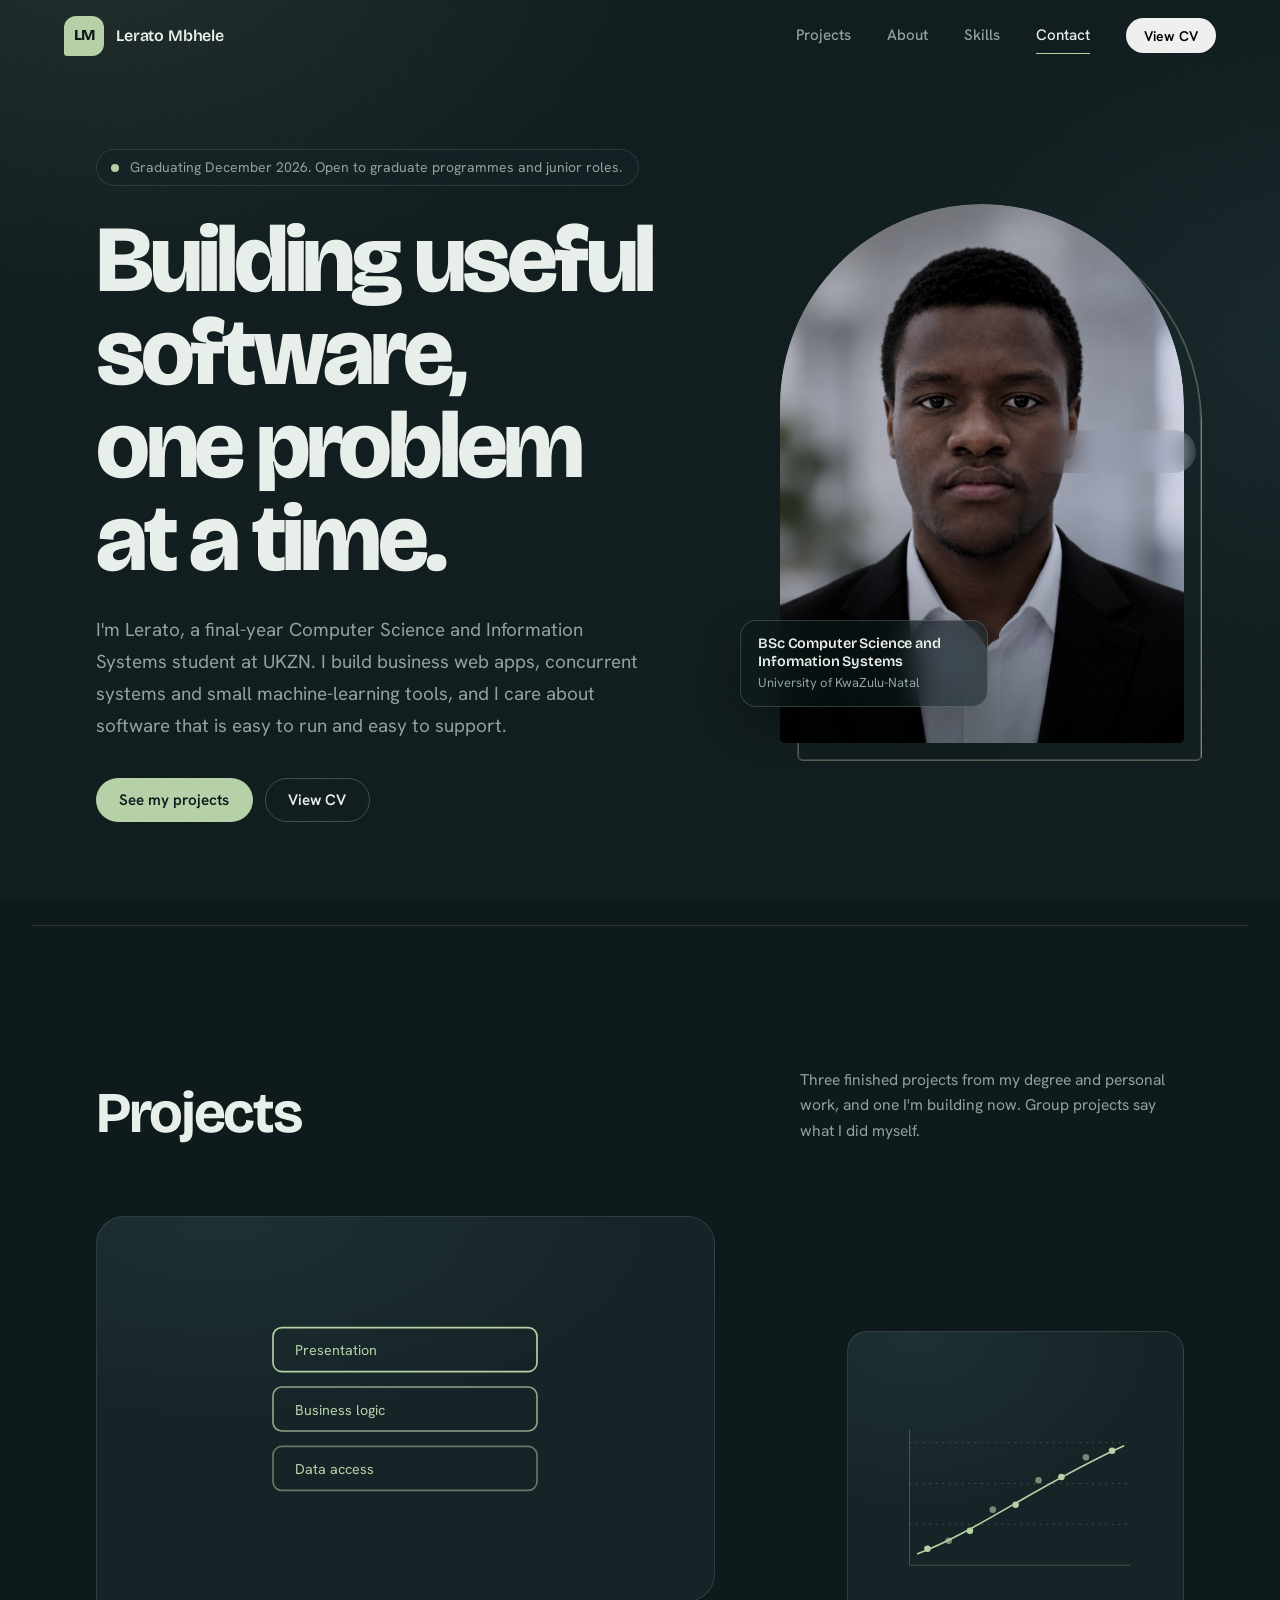
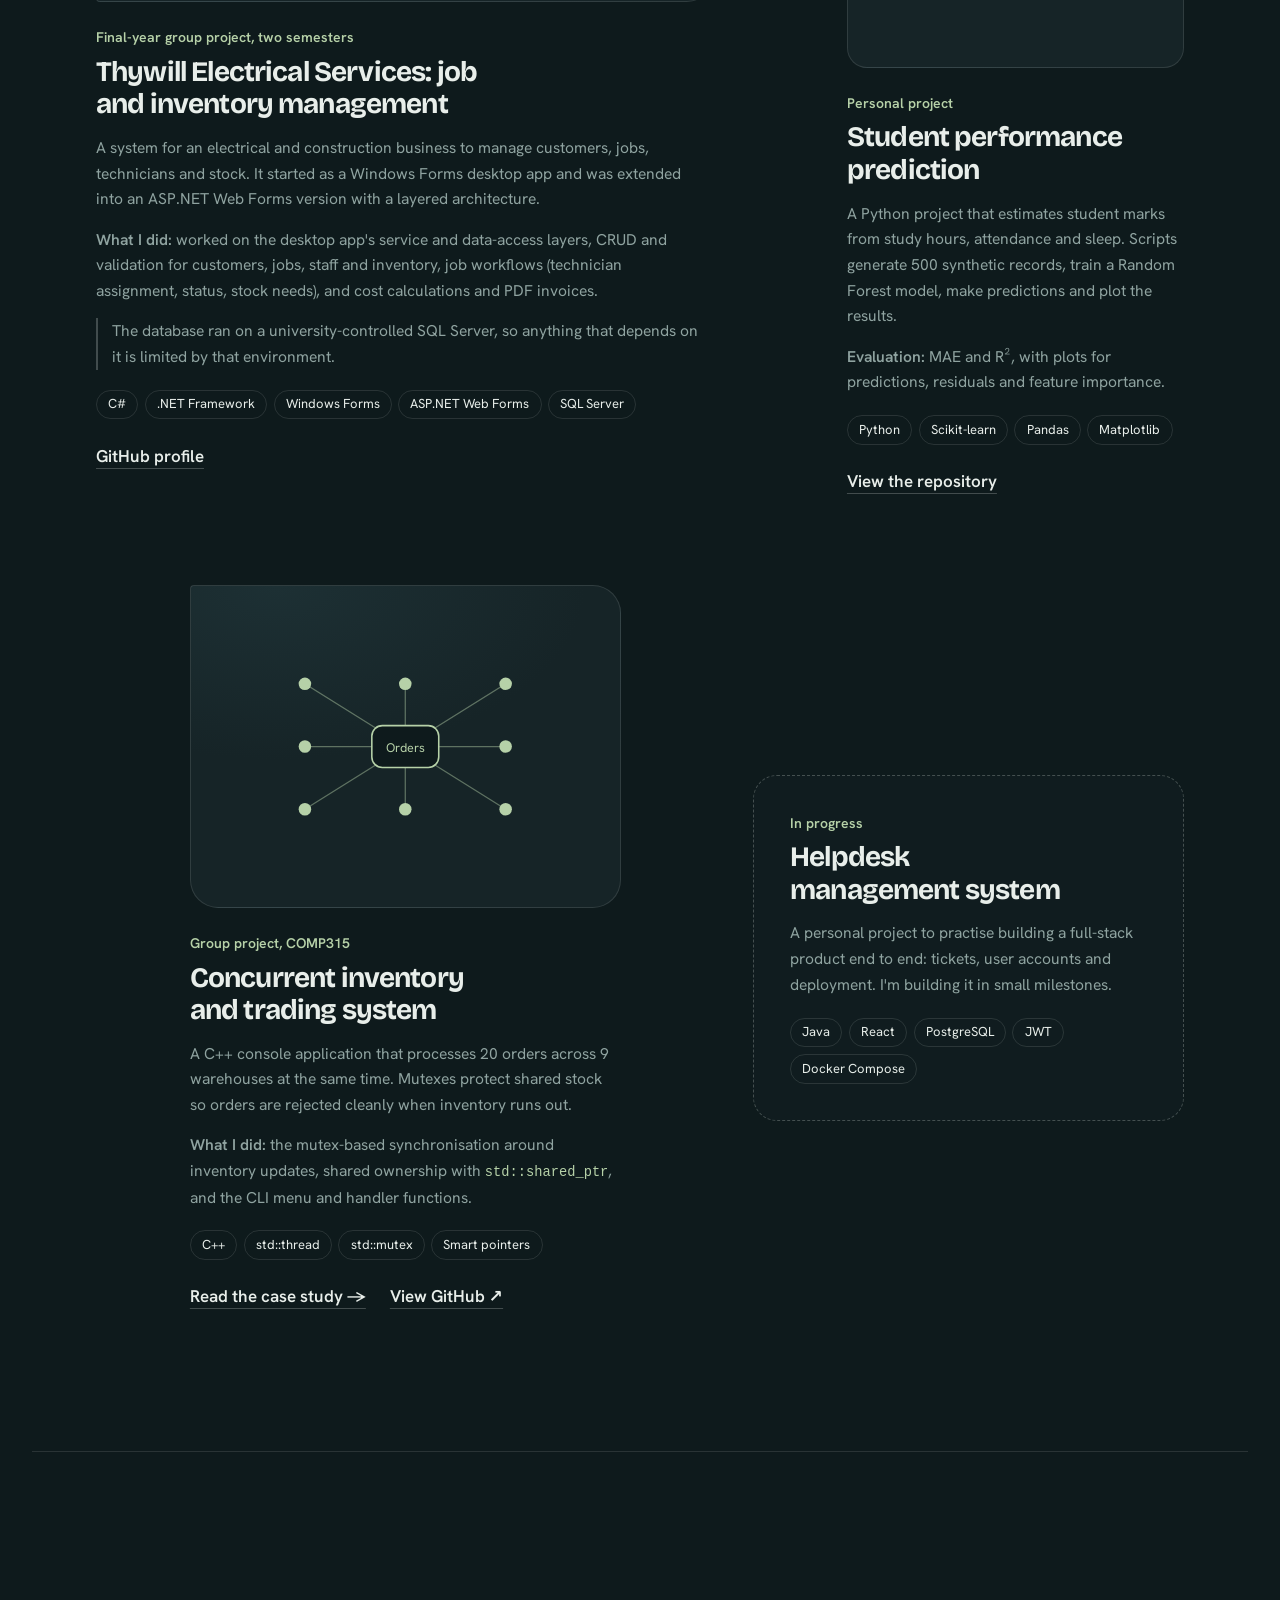
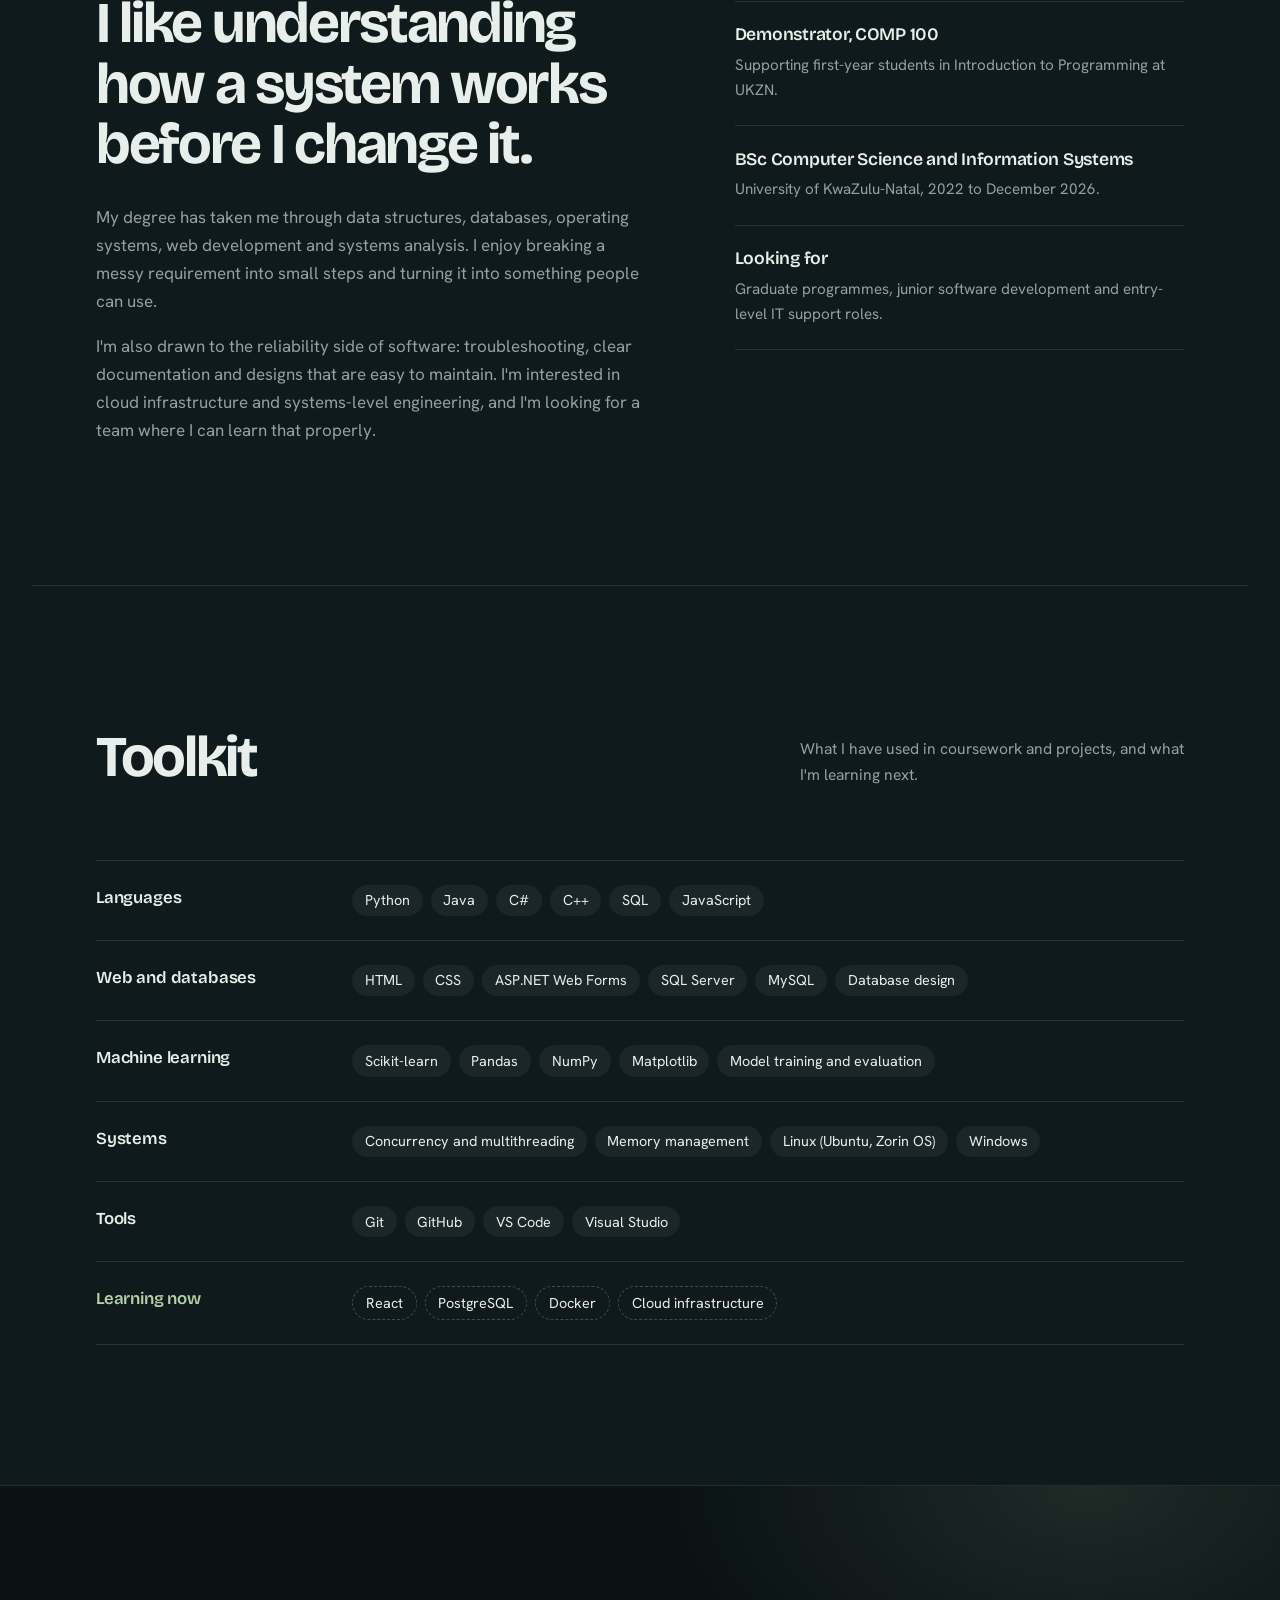
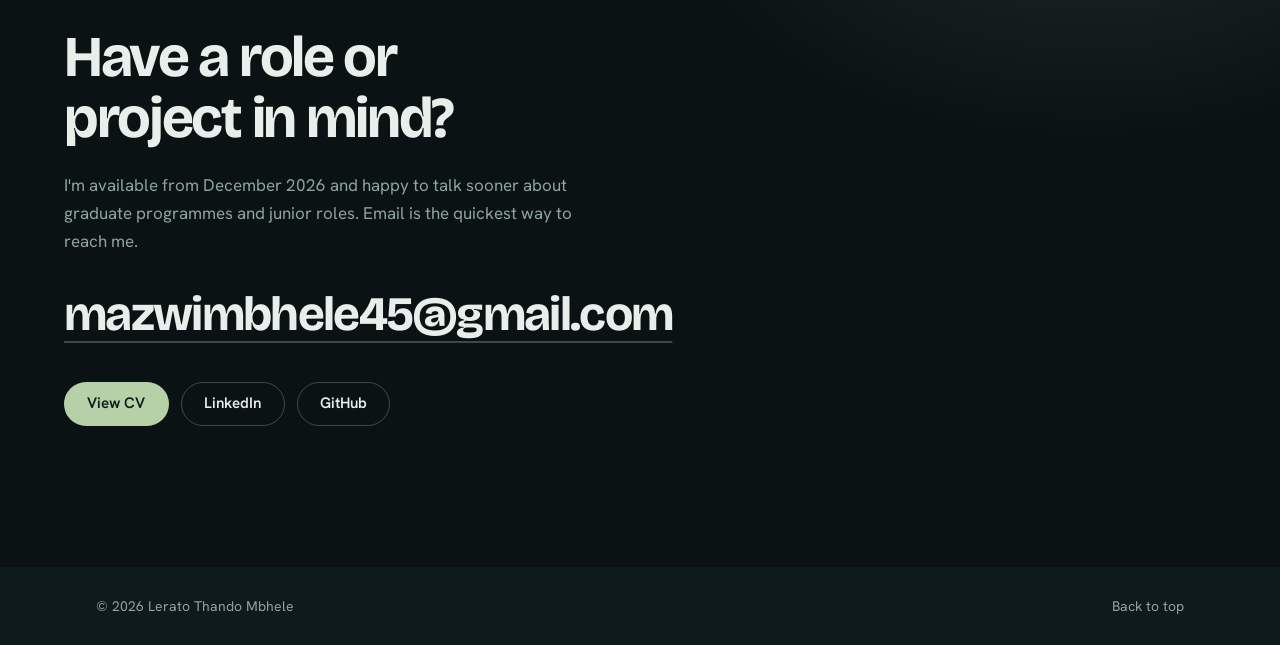
==== index.html @ 2a140cda "Add StationaryHub case study page and update project links in index.html" ====
<!doctype html>
<html lang="en">
<head>
  <meta charset="utf-8">
  <meta name="viewport" content="width=device-width, initial-scale=1">
  <title>Lerato Mbhele | Software Developer</title>
  <meta name="description" content="Portfolio of Lerato Mbhele, a final-year Computer Science and Information Systems student at UKZN looking for graduate programmes and junior software roles.">
  <meta name="theme-color" content="#0e1a1c">
  <meta property="og:title" content="Lerato Mbhele | Software Developer">
  <meta property="og:description" content="Final-year CS and IS student in Durban. Business web apps, concurrent systems in C++, and machine learning in Python.">
  <meta property="og:image" content="assets/lerato.png">
  <link rel="icon" href="data:image/svg+xml,%3Csvg xmlns='http://www.w3.org/2000/svg' viewBox='0 0 64 64'%3E%3Crect width='64' height='64' rx='16' fill='%230e1a1c'/%3E%3Cpath d='M18 16v32h16M40 48V16l8 16 8-16v32' fill='none' stroke='%23b6d1a8' stroke-width='5' stroke-linecap='round' stroke-linejoin='round' transform='translate(-6 0)'/%3E%3C/svg%3E">

  <!-- Marks the page as JS-capable before first paint, so reveal animations never hide content for no-JS visitors -->
  <script>document.documentElement.classList.add('js');</script>

  <link rel="preconnect" href="https://fonts.googleapis.com">
  <link rel="preconnect" href="https://fonts.gstatic.com" crossorigin>
  <link href="https://fonts.googleapis.com/css2?family=Bricolage+Grotesque:opsz,wght@12..96,500..800&family=Hanken+Grotesk:wght@400;500;600&display=swap" rel="stylesheet">
  <link rel="stylesheet" href="styles.css">
</head>
<body>
  <a class="skip-link" href="#main">Skip to content</a>

  <header class="site-header" id="top">
    <a class="brand" href="#top" aria-label="Lerato Mbhele, back to top">
      <span class="brand-mark" aria-hidden="true">LM</span>
      <span class="brand-name">Lerato Mbhele</span>
    </a>

    <button class="nav-toggle" type="button" aria-expanded="false" aria-controls="site-nav">
      <span class="nav-toggle-label">Menu</span>
    </button>

    <nav class="site-nav" id="site-nav" aria-label="Main">
      <a href="#work">Projects</a>
      <a href="#about">About</a>
      <a href="#skills">Skills</a>
      <a href="#contact">Contact</a>
      <button class="btn btn-small" type="button" data-open-cv>View CV</button>
    </nav>
  </header>

  <main id="main">

    <!-- HERO -->
    <section class="hero" aria-labelledby="hero-title">
      <div class="hero-copy">
        <p class="availability"><span class="pulse" aria-hidden="true"></span>Graduating December 2026. Open to graduate programmes and junior roles.</p>
        <h1 id="hero-title">Building useful software, one problem at a time.</h1>
        <p class="hero-intro">I'm Lerato, a final-year Computer Science and Information Systems student at UKZN. I build business web apps, concurrent systems and small machine-learning tools, and I care about software that is easy to run and easy to support.</p>
        <div class="hero-actions">
          <a class="btn btn-primary" href="#work">See my projects</a>
          <button class="btn btn-ghost" type="button" data-open-cv>View CV</button>
        </div>
      </div>

      <figure class="portrait">
        <div class="portrait-frame">
          <img src="assets/lerato.png" width="960" height="1280" fetchpriority="high" alt="Lerato Mbhele standing on a hillside with headphones around his neck, green hills behind him">
        </div>
        <figcaption class="glass glass-edu">
          <strong>BSc Computer Science and Information Systems</strong>
          <span>University of KwaZulu-Natal</span>
        </figcaption>
        <p class="glass glass-place"><span class="pulse" aria-hidden="true"></span>Durban, South Africa</p>
      </figure>
    </section>

    <!-- WORK -->
    <section class="section work" id="work" aria-labelledby="work-title">
      <header class="section-head">
        <h2 id="work-title">Projects</h2>
        <p>Three finished projects from my degree and personal work, and one I'm building now. Group projects say what I did myself.</p>
      </header>

      <div class="work-grid">

        <article class="project p-thywill">
          <div class="plate plate-thywill" data-reveal>
            <svg viewBox="0 0 320 200" role="img" aria-label="Three stacked layers: presentation, business logic and data access">
              <g fill="none" stroke="currentColor" stroke-width="1.5">
                <rect x="40" y="26" width="240" height="40" rx="8"/>
                <rect x="40" y="80" width="240" height="40" rx="8" opacity=".75"/>
                <rect x="40" y="134" width="240" height="40" rx="8" opacity=".5"/>
              </g>
              <g fill="currentColor" font-family="Hanken Grotesk, sans-serif" font-size="13">
                <text x="60" y="51">Presentation</text>
                <text x="60" y="105">Business logic</text>
                <text x="60" y="159">Data access</text>
              </g>
            </svg>
          </div>
          <div class="project-body">
            <p class="project-kind">Final-year group project, two semesters</p>
            <h3>Thywill Electrical Services: job and inventory management</h3>
            <p>A system for an electrical and construction business to manage customers, jobs, technicians and stock. It started as a Windows Forms desktop app and was extended into an ASP.NET Web Forms version with a layered architecture.</p>
            <p class="contribution"><strong>What I did:</strong> worked on the desktop app's service and data-access layers, CRUD and validation for customers, jobs, staff and inventory, job workflows (technician assignment, status, stock needs), and cost calculations and PDF invoices.</p>
            <p class="note">The database ran on a university-controlled SQL Server, so anything that depends on it is limited by that environment.</p>
            <ul class="tags" aria-label="Technologies">
              <li>C#</li><li>.NET Framework</li><li>Windows Forms</li><li>ASP.NET Web Forms</li><li>SQL Server</li>
            </ul>
            <a class="link" href="https://github.com/Mbhele451" target="_blank" rel="noreferrer">GitHub profile</a>
          </div>
        </article>

        <article class="project p-ml">
          <div class="plate plate-ml" data-reveal>
            <svg viewBox="0 0 320 220" role="img" aria-label="Scatter of predicted marks rising with study hours">
              <g stroke="currentColor" stroke-width="1" opacity=".35">
                <path d="M30 190H300M30 190V24"/>
                <path d="M30 140H300M30 90H300M30 40H300" stroke-dasharray="2 6"/>
              </g>
              <path d="M40 176C110 150 190 90 292 44" fill="none" stroke="currentColor" stroke-width="2" stroke-linecap="round"/>
              <g fill="currentColor">
                <circle cx="52" cy="170" r="4"/><circle cx="78" cy="160" r="4" opacity=".6"/><circle cx="104" cy="148" r="4"/>
                <circle cx="132" cy="122" r="4" opacity=".6"/><circle cx="160" cy="116" r="4"/><circle cx="188" cy="86" r="4" opacity=".6"/>
                <circle cx="216" cy="82" r="4"/><circle cx="246" cy="58" r="4" opacity=".6"/><circle cx="278" cy="50" r="4"/>
              </g>
            </svg>
          </div>
          <div class="project-body">
            <p class="project-kind">Personal project</p>
            <h3>Student performance prediction</h3>
            <p>A Python project that estimates student marks from study hours, attendance and sleep. Scripts generate 500 synthetic records, train a Random Forest model, make predictions and plot the results.</p>
            <p class="contribution"><strong>Evaluation:</strong> MAE and R², with plots for predictions, residuals and feature importance.</p>
            <ul class="tags" aria-label="Technologies">
              <li>Python</li><li>Scikit-learn</li><li>Pandas</li><li>Matplotlib</li>
            </ul>
            <a class="link" href="https://github.com/Mbhele451/student-performance-prediction" target="_blank" rel="noreferrer">View the repository</a>
          </div>
        </article>

        <article class="project p-cpp">
          <div class="plate plate-cpp" data-reveal>
            <svg viewBox="0 0 320 200" role="img" aria-label="Nine warehouses feeding one order queue">
              <g fill="none" stroke="currentColor" stroke-width="1.2" opacity=".45">
                <path d="M64 40L160 100M160 40V100M256 40L160 100M64 100L160 100M256 100L160 100M64 160L160 100M160 160V100M256 160L160 100"/>
              </g>
              <g fill="currentColor">
                <circle cx="64" cy="40" r="6"/><circle cx="160" cy="40" r="6"/><circle cx="256" cy="40" r="6"/>
                <circle cx="64" cy="100" r="6"/><circle cx="256" cy="100" r="6"/>
                <circle cx="64" cy="160" r="6"/><circle cx="160" cy="160" r="6"/><circle cx="256" cy="160" r="6"/>
              </g>
              <rect x="128" y="80" width="64" height="40" rx="10" fill="#0e1a1c" stroke="currentColor" stroke-width="1.5"/>
              <text x="160" y="105" text-anchor="middle" fill="currentColor" font-family="Hanken Grotesk, sans-serif" font-size="12">Orders</text>
            </svg>
          </div>
          <div class="project-body">
            <p class="project-kind">Group project, COMP315</p>
            <h3>Concurrent inventory and trading system</h3>
            <p>A C++ console application that processes 20 orders across 9 warehouses at the same time. Mutexes protect shared stock so orders are rejected cleanly when inventory runs out.</p>
            <p class="contribution"><strong>What I did:</strong> the mutex-based synchronisation around inventory updates, shared ownership with <code>std::shared_ptr</code>, and the CLI menu and handler functions.</p>
            <ul class="tags" aria-label="Technologies">
              <li>C++</li><li>std::thread</li><li>std::mutex</li><li>Smart pointers</li>
            </ul>
            
          </div>
          <div class="project-links">
              <a class="link" href="stationaryhub.html">
                Read the case study →
              </a>

              <a
                class="link"
                href="https://github.com/Mbhele451/StationaryHub-Inventory-System"
                target="_blank"
                rel="noopener noreferrer"
              >
                View GitHub ↗
              </a>
            </div>
        </article>

        <article class="project p-next">
          <p class="project-kind">In progress</p>
          <h3>Helpdesk management system</h3>
          <p>A personal project to practise building a full-stack product end to end: tickets, user accounts and deployment. I'm building it in small milestones.</p>
          <ul class="tags" aria-label="Planned technologies">
            <li>Java</li><li>React</li><li>PostgreSQL</li><li>JWT</li><li>Docker Compose</li>
          </ul>
        </article>

      </div>
    </section>

    <!-- ABOUT -->
    <section class="section about" id="about" aria-labelledby="about-title">
      <div class="about-copy">
        <h2 id="about-title">I like understanding how a system works before I change it.</h2>
        <p>My degree has taken me through data structures, databases, operating systems, web development and systems analysis. I enjoy breaking a messy requirement into small steps and turning it into something people can use.</p>
        <p>I'm also drawn to the reliability side of software: troubleshooting, clear documentation and designs that are easy to maintain. I'm interested in cloud infrastructure and systems-level engineering, and I'm looking for a team where I can learn that properly.</p>
      </div>

      <aside class="about-facts" aria-label="Education and experience">
        <div class="fact">
          <h3>Demonstrator, COMP 100</h3>
          <p>Supporting first-year students in Introduction to Programming at UKZN.</p>
        </div>
        <div class="fact">
          <h3>BSc Computer Science and Information Systems</h3>
          <p>University of KwaZulu-Natal, 2022 to December 2026.</p>
        </div>
        <div class="fact">
          <h3>Looking for</h3>
          <p>Graduate programmes, junior software development and entry-level IT support roles.</p>
        </div>
      </aside>
    </section>

    <!-- SKILLS -->
    <section class="section skills" id="skills" aria-labelledby="skills-title">
      <header class="section-head">
        <h2 id="skills-title">Toolkit</h2>
        <p>What I have used in coursework and projects, and what I'm learning next.</p>
      </header>

      <dl class="skill-list">
        <div class="skill-row"><dt>Languages</dt><dd><ul><li>Python</li><li>Java</li><li>C#</li><li>C++</li><li>SQL</li><li>JavaScript</li></ul></dd></div>
        <div class="skill-row"><dt>Web and databases</dt><dd><ul><li>HTML</li><li>CSS</li><li>ASP.NET Web Forms</li><li>SQL Server</li><li>MySQL</li><li>Database design</li></ul></dd></div>
        <div class="skill-row"><dt>Machine learning</dt><dd><ul><li>Scikit-learn</li><li>Pandas</li><li>NumPy</li><li>Matplotlib</li><li>Model training and evaluation</li></ul></dd></div>
        <div class="skill-row"><dt>Systems</dt><dd><ul><li>Concurrency and multithreading</li><li>Memory management</li><li>Linux (Ubuntu, Zorin OS)</li><li>Windows</li></ul></dd></div>
        <div class="skill-row"><dt>Tools</dt><dd><ul><li>Git</li><li>GitHub</li><li>VS Code</li><li>Visual Studio</li></ul></dd></div>
        <div class="skill-row skill-row-learning"><dt>Learning now</dt><dd><ul><li>React</li><li>PostgreSQL</li><li>Docker</li><li>Cloud infrastructure</li></ul></dd></div>
      </dl>
    </section>

    <!-- CONTACT -->
    <section class="contact" id="contact" aria-labelledby="contact-title">
      <div class="contact-inner">
        <h2 id="contact-title">Have a role or project in mind?</h2>
        <p>I'm available from December 2026 and happy to talk sooner about graduate programmes and junior roles. Email is the quickest way to reach me.</p>
        <a class="contact-email" href="mailto:mazwimbhele45@gmail.com">mazwimbhele45@gmail.com</a>
        <div class="contact-actions">
          <button class="btn btn-primary" type="button" data-open-cv>View CV</button>
          <a class="btn btn-ghost" href="https://www.linkedin.com/in/lerato-mbhele-144969238" target="_blank" rel="noreferrer">LinkedIn</a>
          <a class="btn btn-ghost" href="https://github.com/Mbhele451" target="_blank" rel="noreferrer">GitHub</a>
        </div>
      </div>
    </section>
  </main>

  <footer class="site-footer">
    <span>&copy; <span data-year>2026</span> Lerato Thando Mbhele</span>
    <a href="#top">Back to top</a>
  </footer>

  <!-- CV PREVIEW -->
  <dialog class="cv-dialog" id="cv-dialog" aria-labelledby="cv-title">
    <div class="cv-bar">
      <h2 id="cv-title">Lerato Mbhele, CV</h2>
      <div class="cv-bar-actions">
        <a class="btn btn-primary btn-small" href="assets/Lerato_Mbhele_CV.pdf" download>Download PDF</a>
        <a class="btn btn-ghost btn-small" href="assets/Lerato_Mbhele_CV.pdf" target="_blank" rel="noreferrer">Open in new tab</a>
        <button class="cv-close" type="button" data-close-cv aria-label="Close CV preview">Close</button>
      </div>
    </div>
    <div class="cv-frame">
      <iframe title="CV preview" data-src="assets/Lerato_Mbhele_CV.pdf#view=FitH"></iframe>
      <p class="cv-fallback">Your browser can't show the PDF here. <a href="assets/Lerato_Mbhele_CV.pdf" download>Download the CV</a> instead.</p>
    </div>
  </dialog>

  <script src="script.js" defer></script>
</body>
</html>
---- styles.css ----
/* ==========================================================================
   Lerato Mbhele, portfolio
   Palette (named): Tide #0e1a1c, Kelp #162427, Mist #e8eeea, Reed #8fa3a0,
   Lichen #b6d1a8 (the one accent), Sand #e3d5b8 (portrait highlight only).
   Type: Bricolage Grotesque for display, Hanken Grotesk for reading.
   ========================================================================== */

:root {
  --tide: #0e1a1c;
  --tide-deep: #0a1214;
  --kelp: #162427;
  --kelp-hi: #1d3034;
  --mist: #e8eeea;
  --reed: #8fa3a0;
  --lichen: #b6d1a8;
  --sand: #e3d5b8;

  --line: rgba(232, 238, 234, 0.12);
  --line-strong: rgba(232, 238, 234, 0.24);

  --display: "Bricolage Grotesque", "Segoe UI", system-ui, sans-serif;
  --body: "Hanken Grotesk", "Segoe UI", system-ui, sans-serif;

  --ease: cubic-bezier(0.22, 1, 0.36, 1);
  --gutter: clamp(1.25rem, 5vw, 4rem);
  --max: 76rem;
  --section-space: clamp(5rem, 11vw, 9.5rem);
  --header-h: 4.5rem;
}

/* ---------- Base ---------- */
*, *::before, *::after { box-sizing: border-box; }

html {
  scroll-behavior: smooth;
  scroll-padding-top: calc(var(--header-h) + 1rem);
  -webkit-text-size-adjust: 100%;
}

body {
  margin: 0;
  background: var(--tide);
  color: var(--mist);
  font-family: var(--body);
  font-size: clamp(1rem, 0.96rem + 0.2vw, 1.0625rem);
  line-height: 1.65;
  overflow-x: hidden;
  -webkit-font-smoothing: antialiased;
}

/* Soft light from the upper left, plus a faint grain so large areas don't feel flat */
body::before {
  content: "";
  position: fixed;
  inset: 0;
  z-index: -1;
  background:
    radial-gradient(60rem 40rem at 8% -8%, rgba(182, 209, 168, 0.1), transparent 60%),
    radial-gradient(50rem 36rem at 105% 38%, rgba(70, 120, 128, 0.14), transparent 60%),
    var(--tide);
}
body::after {
  content: "";
  position: fixed;
  inset: 0;
  z-index: -1;
  pointer-events: none;
  opacity: 0.05;
  background-image: url("data:image/svg+xml,%3Csvg xmlns='http://www.w3.org/2000/svg' width='160' height='160'%3E%3Cfilter id='n'%3E%3CfeTurbulence type='fractalNoise' baseFrequency='.9' numOctaves='2' stitchTiles='stitch'/%3E%3C/filter%3E%3Crect width='100%25' height='100%25' filter='url(%23n)'/%3E%3C/svg%3E");
}

img, svg { display: block; max-width: 100%; }
a { color: inherit; }
ul, dl, dd { margin: 0; padding: 0; list-style: none; }
h1, h2, h3, p, figure { margin: 0; }
code { font-family: ui-monospace, "SFMono-Regular", Menlo, monospace; font-size: 0.88em; color: var(--lichen); }

:focus-visible {
  outline: 2px solid var(--lichen);
  outline-offset: 3px;
  border-radius: 4px;
}

.skip-link {
  position: absolute;
  left: 1rem;
  top: -4rem;
  z-index: 100;
  padding: 0.6rem 1rem;
  background: var(--lichen);
  color: var(--tide);
  font-weight: 600;
  border-radius: 8px;
  transition: top 0.2s var(--ease);
}
.skip-link:focus { top: 1rem; }

/* ---------- Buttons and links ---------- */
.btn {
  display: inline-flex;
  align-items: center;
  justify-content: center;
  gap: 0.5rem;
  padding: 0.85rem 1.4rem;
  border: 1px solid transparent;
  border-radius: 999px;
  font: 600 0.95rem/1 var(--body);
  text-decoration: none;
  cursor: pointer;
  transition: background-color 0.3s var(--ease), border-color 0.3s var(--ease), color 0.3s var(--ease), transform 0.3s var(--ease);
}
.btn-primary { background: var(--lichen); color: var(--tide); }
.btn-primary:hover { background: #cde3c1; transform: translateY(-2px); }
.btn-ghost { border-color: var(--line-strong); color: var(--mist); background: transparent; }
.btn-ghost:hover { border-color: var(--lichen); color: var(--lichen); transform: translateY(-2px); }
.btn-small { padding: 0.6rem 1.05rem; font-size: 0.875rem; }

.link {
  display: inline-block;
  font-weight: 600;
  text-decoration: underline;
  text-decoration-color: var(--line-strong);
  text-underline-offset: 0.35em;
  text-decoration-thickness: 1px;
  transition: color 0.3s var(--ease), text-decoration-color 0.3s var(--ease);
}
.link:hover { color: var(--lichen); text-decoration-color: var(--lichen); }

/* ---------- Header ---------- */
.site-header {
  position: fixed;
  inset: 0 0 auto 0;
  z-index: 50;
  height: var(--header-h);
  display: flex;
  align-items: center;
  justify-content: space-between;
  padding: 0 var(--gutter);
  border-bottom: 1px solid transparent;
  transition: background-color 0.4s var(--ease), border-color 0.4s var(--ease), backdrop-filter 0.4s var(--ease);
}
.site-header.is-scrolled {
  background: rgba(14, 26, 28, 0.72);
  border-bottom-color: var(--line);
  -webkit-backdrop-filter: blur(16px) saturate(1.2);
  backdrop-filter: blur(16px) saturate(1.2);
}

.brand { display: flex; align-items: center; gap: 0.75rem; text-decoration: none; }
.brand-mark {
  display: grid;
  place-items: center;
  width: 2.5rem;
  height: 2.5rem;
  border-radius: 0.75rem 0.75rem 0.75rem 0.2rem;
  background: var(--lichen);
  color: var(--tide);
  font: 800 0.95rem/1 var(--display);
  letter-spacing: -0.04em;
}
.brand-name { font: 600 1rem/1 var(--display); letter-spacing: -0.01em; }

.site-nav { display: flex; align-items: center; gap: clamp(1.25rem, 3vw, 2.25rem); }
.site-nav a:not(.btn) {
  position: relative;
  font-size: 0.95rem;
  font-weight: 500;
  color: var(--reed);
  text-decoration: none;
  padding: 0.25rem 0;
  transition: color 0.3s var(--ease);
}
.site-nav a:not(.btn)::after {
  content: "";
  position: absolute;
  left: 0; right: 0; bottom: -2px;
  height: 1px;
  background: var(--lichen);
  transform: scaleX(0);
  transform-origin: left;
  transition: transform 0.4s var(--ease);
}
.site-nav a:not(.btn):hover,
.site-nav a.is-active { color: var(--mist); }
.site-nav a:not(.btn):hover::after,
.site-nav a.is-active::after { transform: scaleX(1); }

.nav-toggle {
  display: none;
  padding: 0.55rem 1rem;
  border: 1px solid var(--line-strong);
  border-radius: 999px;
  background: transparent;
  color: var(--mist);
  font: 600 0.875rem/1 var(--body);
  cursor: pointer;
}

/* ---------- Hero ---------- */
.hero {
  max-width: var(--max);
  margin: 0 auto;
  min-height: 100svh;
  padding: calc(var(--header-h) + clamp(2rem, 6vw, 5rem)) var(--gutter) clamp(4rem, 8vw, 7rem);
  display: grid;
  grid-template-columns: minmax(0, 1.2fr) minmax(0, 0.8fr);
  align-items: center;
  gap: clamp(2rem, 6vw, 6rem);
}

.availability {
  display: inline-flex;
  align-items: center;
  gap: 0.7rem;
  margin-bottom: 1.75rem;
  padding: 0.5rem 1rem 0.5rem 0.85rem;
  border: 1px solid var(--line);
  border-radius: 999px;
  background: rgba(22, 36, 39, 0.6);
  color: var(--reed);
  font-size: 0.875rem;
  line-height: 1.4;
}

.pulse {
  flex: none;
  width: 0.5rem;
  height: 0.5rem;
  border-radius: 50%;
  background: var(--lichen);
  box-shadow: 0 0 0 0 rgba(182, 209, 168, 0.5);
  animation: pulse 2.8s ease-out infinite;
}
@keyframes pulse {
  0%   { box-shadow: 0 0 0 0 rgba(182, 209, 168, 0.45); }
  70%  { box-shadow: 0 0 0 0.6rem rgba(182, 209, 168, 0); }
  100% { box-shadow: 0 0 0 0 rgba(182, 209, 168, 0); }
}

.hero h1 {
  max-width: 14ch;
  font: 800 clamp(2.9rem, 7.4vw, 6.4rem)/0.98 var(--display);
  letter-spacing: -0.045em;
  text-wrap: balance;
}

.hero-intro {
  max-width: 34rem;
  margin-top: 1.75rem;
  color: var(--reed);
  font-size: clamp(1.02rem, 1rem + 0.3vw, 1.18rem);
  line-height: 1.7;
}

.hero-actions { display: flex; flex-wrap: wrap; gap: 0.75rem; margin-top: 2.25rem; }

/* Portrait: an arch, a sand outline pushed off to one side, and two glass notes overlapping its edge */
.portrait { position: relative; width: min(100%, 26rem); justify-self: end; margin-bottom: 1.5rem; }

.portrait-frame {
  position: relative;
  aspect-ratio: 3 / 4;
  border-radius: 999px 999px 1.5rem 1.5rem;
  overflow: hidden;
  background: var(--kelp);
  isolation: isolate;
}
.portrait-frame img {
  width: 100%;
  height: 100%;
  object-fit: cover;
  object-position: 32% 30%;
  filter: saturate(0.88) contrast(1.04) brightness(0.98);
}
/* tonal wash to bring the photo into the palette */
.portrait-frame::after {
  content: "";
  position: absolute;
  inset: 0;
  background: linear-gradient(180deg, rgba(14, 26, 28, 0) 55%, rgba(14, 26, 28, 0.55)),
              linear-gradient(135deg, rgba(182, 209, 168, 0.1), transparent 50%);
  mix-blend-mode: multiply;
  pointer-events: none;
}
.portrait::before {
  content: "";
  position: absolute;
  inset: 0;
  transform: translate(1.1rem, 1.1rem);
  border: 1px solid rgba(227, 213, 184, 0.55);
  border-radius: 999px 999px 1.5rem 1.5rem;
  z-index: -1;
}

.glass {
  position: absolute;
  padding: 0.85rem 1.1rem;
  border: 1px solid rgba(232, 238, 234, 0.18);
  border-radius: 1rem;
  background: rgba(14, 26, 28, 0.55);
  -webkit-backdrop-filter: blur(14px) saturate(1.3);
  backdrop-filter: blur(14px) saturate(1.3);
  box-shadow: 0 18px 40px rgba(0, 0, 0, 0.28);
}
.glass-edu {
  left: -2.5rem;
  bottom: 2.25rem;
  max-width: 15.5rem;
  display: grid;
  gap: 0.15rem;
  font-size: 0.8125rem;
  line-height: 1.4;
  color: var(--reed);
}
.glass-edu strong { font: 600 0.9rem/1.3 var(--display); color: var(--mist); letter-spacing: -0.01em; }
.glass-place {
  right: -0.75rem;
  top: 42%;
  display: flex;
  align-items: center;
  gap: 0.6rem;
  padding: 0.6rem 0.95rem;
  border-radius: 999px;
  font-size: 0.8125rem;
  white-space: nowrap;
}

/* One orchestrated entrance, hero only */
@media (prefers-reduced-motion: no-preference) {
  .hero-copy > * { animation: rise 1s var(--ease) both; }
  .hero-copy > :nth-child(1) { animation-delay: 0.05s; }
  .hero-copy > :nth-child(2) { animation-delay: 0.15s; }
  .hero-copy > :nth-child(3) { animation-delay: 0.3s; }
  .hero-copy > :nth-child(4) { animation-delay: 0.42s; }
  .portrait-frame { animation: arch-in 1.3s var(--ease) 0.15s both; }
  .portrait::before { animation: fade 1.2s var(--ease) 0.7s both; }
  .glass-edu { animation: rise 1s var(--ease) 0.8s both; }
  .glass-place { animation: rise 1s var(--ease) 0.95s both; }
}
@keyframes rise    { from { opacity: 0; transform: translateY(18px); } to { opacity: 1; transform: none; } }
@keyframes fade    { from { opacity: 0; } to { opacity: 1; } }
@keyframes arch-in { from { clip-path: inset(100% 0 0 0 round 999px 999px 1.5rem 1.5rem); } to { clip-path: inset(0 round 999px 999px 1.5rem 1.5rem); } }

/* ---------- Shared section parts ---------- */
.section {
  max-width: var(--max);
  margin: 0 auto;
  padding: var(--section-space) var(--gutter);
  border-top: 1px solid var(--line);
}

.section-head {
  display: flex;
  align-items: end;
  justify-content: space-between;
  gap: 2rem 4rem;
  margin-bottom: clamp(2.5rem, 6vw, 4.5rem);
}
.section-head h2,
.about-copy h2,
.contact h2 {
  font: 700 clamp(2.1rem, 4.6vw, 3.6rem)/1.05 var(--display);
  letter-spacing: -0.04em;
  text-wrap: balance;
}
.section-head p { max-width: 24rem; color: var(--reed); font-size: 0.975rem; }

/* ---------- Projects: staggered, uneven, not a card grid ---------- */
.work-grid {
  display: grid;
  grid-template-columns: repeat(12, minmax(0, 1fr));
  gap: clamp(3.5rem, 7vw, 6rem) clamp(1.25rem, 3vw, 2.5rem);
  align-items: start;
}

.project-kind { color: var(--lichen); font-size: 0.875rem; font-weight: 600; }
.project h3 { margin-top: 0.4rem; font: 700 clamp(1.4rem, 2.2vw, 1.85rem)/1.15 var(--display); letter-spacing: -0.03em; text-wrap: balance; }
.project-body > p:not(.project-kind) { margin-top: 0.9rem; color: var(--reed); font-size: 0.975rem; max-width: 38rem; }
.project-body .contribution { color: var(--mist); }
.project-body .contribution strong { font-weight: 600; }
.project-body .note {
  padding-left: 0.9rem;
  border-left: 2px solid var(--line-strong);
  font-size: 0.875rem;
}

.tags { display: flex; flex-wrap: wrap; gap: 0.4rem; margin: 1.25rem 0 1.4rem; }
.tags li {
  padding: 0.3rem 0.7rem;
  border: 1px solid var(--line);
  border-radius: 999px;
  color: var(--mist);
  font-size: 0.8125rem;
  line-height: 1.4;
}

.plate {
  display: grid;
  place-items: center;
  margin-bottom: 1.5rem;
  color: var(--lichen);
  background:
    radial-gradient(120% 90% at 20% 0%, var(--kelp-hi), var(--kelp) 60%),
    var(--kelp);
  border: 1px solid var(--line);
  overflow: hidden;
  transition: transform 0.6s var(--ease), border-color 0.4s var(--ease);
}
.plate svg { width: min(78%, 22rem); height: auto; }
.project:hover .plate { transform: translateY(-4px); border-color: var(--line-strong); }

.p-thywill { grid-column: 1 / 8; }
.p-thywill .plate { aspect-ratio: 16 / 10; border-radius: 1.75rem 1.75rem 1.75rem 0.25rem; }

.p-ml { grid-column: 9 / 13; margin-top: clamp(0rem, 9vw, 8rem); }
.p-ml .plate { aspect-ratio: 1 / 1; border-radius: 1.25rem; }

.p-cpp { grid-column: 2 / 7; }
.p-cpp .plate { aspect-ratio: 4 / 3; border-radius: 0.25rem 1.75rem 1.75rem 1.75rem; }

.p-next {
  grid-column: 8 / 13;
  align-self: center;
  padding: clamp(1.5rem, 3vw, 2.25rem);
  border: 1px dashed var(--line-strong);
  border-radius: 1.5rem;
  background: rgba(22, 36, 39, 0.35);
}
.p-next p:not(.project-kind) { margin-top: 0.9rem; color: var(--reed); font-size: 0.975rem; }
.p-next .tags { margin-bottom: 0; }

/* Gentle reveal, applied to project visuals only */
.js [data-reveal] {
  opacity: 0;
  transform: translateY(14px);
  transition: opacity 0.9s var(--ease), transform 0.9s var(--ease), border-color 0.4s var(--ease);
}
.js [data-reveal].is-visible { opacity: 1; transform: none; }
.js .project:hover [data-reveal].is-visible { transform: translateY(-4px); }

/* ---------- About ---------- */
.about {
  display: grid;
  grid-template-columns: minmax(0, 1.1fr) minmax(0, 0.9fr);
  gap: clamp(2.5rem, 7vw, 7rem);
  align-items: start;
}
.about-copy h2 { max-width: 16ch; margin-bottom: 1.75rem; }
.about-copy p { max-width: 34rem; color: var(--reed); }
.about-copy p + p { margin-top: 1.1rem; }

.about-facts { display: grid; gap: 0; padding-top: 0.5rem; }
.fact { padding: 1.4rem 0; border-top: 1px solid var(--line); }
.fact:last-child { border-bottom: 1px solid var(--line); }
.fact h3 { font: 600 1.1rem/1.3 var(--display); letter-spacing: -0.015em; }
.fact p { margin-top: 0.35rem; color: var(--reed); font-size: 0.95rem; }

/* ---------- Skills ---------- */
.skill-list { border-top: 1px solid var(--line); }
.skill-row {
  display: grid;
  grid-template-columns: minmax(9rem, 14rem) 1fr;
  gap: 0.75rem 2rem;
  padding: 1.5rem 0;
  border-bottom: 1px solid var(--line);
  transition: background-color 0.4s var(--ease);
}
.skill-row dt { font: 600 1.05rem/1.5 var(--display); letter-spacing: -0.01em; }
.skill-row ul { display: flex; flex-wrap: wrap; gap: 0.5rem; }
.skill-row li {
  padding: 0.35rem 0.8rem;
  border-radius: 999px;
  background: rgba(232, 238, 234, 0.06);
  font-size: 0.9rem;
  line-height: 1.4;
  transition: background-color 0.3s var(--ease), color 0.3s var(--ease);
}
.skill-row li:hover { background: rgba(182, 209, 168, 0.16); color: var(--lichen); }
.skill-row-learning dt { color: var(--lichen); }
.skill-row-learning li { background: transparent; border: 1px dashed var(--line-strong); }

/* ---------- Contact ---------- */
.contact {
  position: relative;
  overflow: hidden;
  padding: var(--section-space) var(--gutter);
  border-top: 1px solid var(--line);
  background:
    radial-gradient(40rem 24rem at 85% 0%, rgba(182, 209, 168, 0.12), transparent 65%),
    var(--tide-deep);
}
.contact-inner { max-width: var(--max); margin: 0 auto; }
.contact h2 { max-width: 14ch; }
.contact p { max-width: 32rem; margin-top: 1.4rem; color: var(--reed); }

.contact-email {
  display: inline-block;
  margin-top: 2rem;
  font: 700 clamp(1.4rem, 4.2vw, 3rem)/1.15 var(--display);
  letter-spacing: -0.035em;
  text-decoration: underline;
  text-decoration-thickness: 2px;
  text-decoration-color: var(--line-strong);
  text-underline-offset: 0.22em;
  overflow-wrap: anywhere;
  transition: color 0.3s var(--ease), text-decoration-color 0.3s var(--ease);
}
.contact-email:hover { color: var(--lichen); text-decoration-color: var(--lichen); }
.contact-actions { display: flex; flex-wrap: wrap; gap: 0.75rem; margin-top: 2.5rem; }

/* ---------- Footer ---------- */
.site-footer {
  display: flex;
  justify-content: space-between;
  gap: 1rem;
  max-width: var(--max);
  margin: 0 auto;
  padding: 1.75rem var(--gutter);
  color: var(--reed);
  font-size: 0.875rem;
}
.site-footer a { text-decoration: none; }
.site-footer a:hover { color: var(--lichen); }

/* ---------- CV dialog ---------- */
.cv-dialog {
  width: min(62rem, 94vw);
  height: min(90vh, 60rem);
  margin: auto;
  padding: 0;
  border: 1px solid var(--line-strong);
  border-radius: 1.25rem;
  background: var(--kelp);
  color: var(--mist);
  overflow: hidden;
}
.cv-dialog[open] { display: flex; flex-direction: column; animation: dialog-in 0.5s var(--ease); }
.cv-dialog::backdrop {
  background: rgba(6, 12, 13, 0.72);
  -webkit-backdrop-filter: blur(6px);
  backdrop-filter: blur(6px);
}
.cv-dialog[open]::backdrop { animation: fade 0.4s var(--ease); }
@keyframes dialog-in { from { opacity: 0; transform: translateY(16px) scale(0.985); } to { opacity: 1; transform: none; } }

.cv-bar {
  display: flex;
  flex-wrap: wrap;
  align-items: center;
  justify-content: space-between;
  gap: 0.75rem 1rem;
  padding: 0.9rem 1.1rem;
  border-bottom: 1px solid var(--line);
}
.cv-bar h2 { font: 600 1.05rem/1.2 var(--display); letter-spacing: -0.01em; }
.cv-bar-actions { display: flex; flex-wrap: wrap; align-items: center; gap: 0.5rem; }
.cv-close {
  padding: 0.6rem 1rem;
  border: 0;
  border-radius: 999px;
  background: rgba(232, 238, 234, 0.08);
  color: var(--mist);
  font: 600 0.875rem/1 var(--body);
  cursor: pointer;
  transition: background-color 0.3s var(--ease);
}
.cv-close:hover { background: rgba(232, 238, 234, 0.16); }

.cv-frame { position: relative; flex: 1; min-height: 0; background: #fff; }
.cv-frame iframe { position: relative; z-index: 1; width: 100%; height: 100%; border: 0; background: #fff; }
.cv-fallback {
  position: absolute;
  inset: 0;
  display: grid;
  place-content: center;
  padding: 2rem;
  text-align: center;
  color: var(--tide);
}
.cv-fallback a { font-weight: 600; }

/* ---------- Responsive ---------- */
@media (max-width: 62rem) {
  .hero { grid-template-columns: 1fr; min-height: auto; }
  .portrait { justify-self: start; width: min(100%, 22rem); margin-left: 2.5rem; }
  .glass-edu { left: -2.5rem; }

  .p-thywill { grid-column: 1 / -1; }
  .p-ml { grid-column: 7 / 13; margin-top: 0; }
  .p-cpp { grid-column: 1 / 7; }
  .p-next { grid-column: 1 / -1; }
  .p-ml, .p-cpp { grid-row: 2; }
  .p-next { grid-row: 3; }

  .about { grid-template-columns: 1fr; }
}

@media (max-width: 50rem) {
  .nav-toggle { display: inline-flex; }
  .site-nav {
    position: absolute;
    top: var(--header-h);
    left: 0;
    right: 0;
    display: none;
    flex-direction: column;
    align-items: flex-start;
    gap: 1.1rem;
    padding: 1.5rem var(--gutter) 2rem;
    background: rgba(10, 18, 20, 0.96);
    -webkit-backdrop-filter: blur(16px);
    backdrop-filter: blur(16px);
    border-bottom: 1px solid var(--line);
  }
  .site-nav.is-open { display: flex; animation: fade 0.3s var(--ease); }
  .site-nav a:not(.btn) { font-size: 1.15rem; }

  .section-head { flex-direction: column; align-items: flex-start; }

  .work-grid { display: flex; flex-direction: column; gap: 4rem; }
  .p-ml .plate, .p-cpp .plate { aspect-ratio: 4 / 3; }

  .skill-row { grid-template-columns: 1fr; }

  .portrait { margin-left: 1.5rem; }
  .glass-edu { left: -1.5rem; }
  .glass-place { right: -0.5rem; }
  .cv-bar-actions .btn { flex: 1; }
}

@media (prefers-reduced-motion: reduce) {
  html { scroll-behavior: auto; }
  *, *::before, *::after { animation: none !important; transition: none !important; }
  .js [data-reveal] { opacity: 1; transform: none; }
}

.project-links {
  display: flex;
  flex-wrap: wrap;
  gap: 0.75rem 1.5rem;
  margin-top: 1.25rem;
}

/* ==========================================================================
   StationaryHub case study
   ========================================================================== */

.eyebrow {
  color: var(--lichen);
  font-size: 0.8rem;
  font-weight: 700;
  letter-spacing: 0.12em;
  text-transform: uppercase;
}

.case-hero {
  max-width: var(--max);
  margin: 0 auto;
  padding: calc(var(--header-h) + clamp(3rem, 7vw, 6rem)) var(--gutter)
           clamp(4rem, 9vw, 7rem);
  display: grid;
  grid-template-columns: minmax(0, 1.2fr) minmax(17rem, 0.8fr);
  align-items: end;
  gap: clamp(2.5rem, 6vw, 6rem);
}

.back-link {
  display: inline-block;
  margin-bottom: clamp(2.5rem, 5vw, 4rem);
  color: var(--reed);
  font-size: 0.9rem;
  text-decoration: none;
}

.back-link:hover { color: var(--lichen); }

.case-hero-copy { grid-column: 1; }

.case-hero-copy .eyebrow { margin-bottom: 1.2rem; }

.case-hero h1 {
  font: 800 clamp(3.5rem, 9vw, 7.5rem)/0.9 var(--display);
  letter-spacing: -0.065em;
  overflow-wrap: anywhere;
}

.title-period { color: var(--lichen); }

.case-lead {
  max-width: 40rem;
  margin-top: 1.75rem;
  color: var(--reed);
  font-size: clamp(1.1rem, 1rem + 0.6vw, 1.35rem);
  line-height: 1.7;
}

.case-hero .hero-actions { margin-top: 2rem; }

.case-summary {
  grid-column: 2;
  padding: clamp(1.25rem, 3vw, 2rem);
  border: 1px solid var(--line);
  border-radius: 1.25rem;
  background: linear-gradient(145deg, rgba(29, 48, 52, 0.82), rgba(22, 36, 39, 0.48));
  box-shadow: 0 24px 60px rgba(0, 0, 0, 0.12);
}

.summary-top {
  display: flex;
  justify-content: space-between;
  gap: 1rem;
  padding-bottom: 1rem;
  border-bottom: 1px solid var(--line);
}

.summary-label {
  font: 600 1rem/1.4 var(--display);
}

.summary-index {
  color: var(--reed);
  font-size: 0.8rem;
  font-variant-numeric: tabular-nums;
}

.summary-list > div {
  display: grid;
  grid-template-columns: minmax(5.5rem, 0.75fr) minmax(0, 1.25fr);
  gap: 1rem;
  padding: 1rem 0;
  border-bottom: 1px solid var(--line);
}

.summary-list dt {
  color: var(--reed);
  font-size: 0.85rem;
}

.summary-list dd {
  color: var(--mist);
  font-size: 0.9rem;
  font-weight: 600;
  overflow-wrap: anywhere;
}

.summary-note {
  margin-top: 1.1rem;
  color: var(--reed);
  font-size: 0.85rem;
  line-height: 1.6;
}

.case-visual-section {
  padding: clamp(3rem, 7vw, 6rem) var(--gutter);
  background: rgba(10, 18, 20, 0.45);
  border-top: 1px solid var(--line);
  border-bottom: 1px solid var(--line);
}

.case-visual-heading {
  max-width: var(--max);
  margin: 0 auto 2.5rem;
}

.case-visual-heading h2 {
  margin-top: 0.75rem;
  font: 700 clamp(2rem, 4.5vw, 3.6rem)/1.08 var(--display);
  letter-spacing: -0.045em;
}

.case-visual-heading > p:last-child {
  max-width: 36rem;
  margin-top: 1rem;
  color: var(--reed);
}

.system-visual {
  max-width: 46rem;
  margin: 0 auto;
  padding: clamp(1rem, 4vw, 2.5rem);
  border: 1px solid var(--line);
  border-radius: 1.5rem;
  background:
    radial-gradient(70% 80% at 50% 0%, rgba(182, 209, 168, 0.07), transparent 75%),
    var(--kelp);
}

.system-node {
  display: grid;
  grid-template-columns: 2.5rem minmax(0, 1fr);
  gap: 0.1rem 1rem;
  align-items: center;
  max-width: 32rem;
  margin: 0 auto;
  padding: 1.15rem 1.25rem;
  border: 1px solid var(--line-strong);
  border-radius: 0.85rem;
  background: rgba(14, 26, 28, 0.65);
}

.system-node-number {
  grid-row: span 2;
  color: var(--lichen);
  font: 700 0.85rem/1 var(--display);
}

.system-node strong {
  font: 600 1.05rem/1.4 var(--display);
}

.system-node > span:last-child {
  color: var(--reed);
  font-size: 0.875rem;
}

.system-stock { border-color: rgba(182, 209, 168, 0.42); }

.system-connector {
  display: grid;
  place-items: center;
  height: 2.6rem;
  color: var(--lichen);
  font-size: 1.5rem;
}

.system-visual figcaption {
  margin-top: 1.5rem;
  color: var(--reed);
  font-size: 0.8rem;
  text-align: center;
}

.case-section { scroll-margin-top: calc(var(--header-h) + 1rem); }

.case-two-column {
  display: grid;
  grid-template-columns: minmax(0, 0.8fr) minmax(0, 1.2fr);
  align-items: start;
  gap: clamp(2.5rem, 7vw, 7rem);
}

.case-sticky-heading h2 {
  margin-top: 1rem;
  font: 700 clamp(2rem, 4.4vw, 3.5rem)/1.08 var(--display);
  letter-spacing: -0.045em;
  text-wrap: balance;
}

.case-prose {
  max-width: 43rem;
  color: var(--reed);
}

.case-prose > p + p { margin-top: 1.2rem; }

.case-prose h3 {
  margin: 2rem 0 0.5rem;
  color: var(--mist);
  font: 600 1.2rem/1.3 var(--display);
}

.insight {
  display: flex;
  gap: 1rem;
  margin-top: 2rem;
  padding: 1.2rem;
  border-left: 2px solid var(--lichen);
  background: rgba(182, 209, 168, 0.055);
}

.insight-mark {
  flex: none;
  color: var(--lichen);
  font-size: 1.25rem;
}

.insight p { font-size: 0.95rem; }
.insight strong { color: var(--mist); }

.architecture-grid {
  display: grid;
  grid-template-columns: repeat(2, minmax(0, 1fr));
  border-top: 1px solid var(--line);
  border-left: 1px solid var(--line);
}

.architecture-item {
  min-height: 13rem;
  padding: clamp(1.25rem, 3vw, 2rem);
  border-right: 1px solid var(--line);
  border-bottom: 1px solid var(--line);
  transition: background-color 0.3s var(--ease);
}

.architecture-item:hover {
  background: rgba(182, 209, 168, 0.045);
}

.architecture-index {
  color: var(--lichen);
  font: 700 0.85rem/1 var(--display);
}

.architecture-item h3 {
  margin-top: 1.5rem;
  font: 600 1.25rem/1.25 var(--display);
}

.architecture-item p {
  margin-top: 0.6rem;
  color: var(--reed);
  font-size: 0.95rem;
}

.case-caveat {
  margin-top: 1.25rem;
  color: var(--reed);
  font-size: 0.85rem;
}

.contribution-item {
  display: grid;
  grid-template-columns: 2.5rem minmax(0, 1fr);
  gap: 1rem;
  padding: 1.5rem 0;
  border-top: 1px solid var(--line);
}

.contribution-item:first-of-type { margin-top: 1.5rem; }

.contribution-number {
  color: var(--lichen);
  font: 700 0.85rem/1.5 var(--display);
}

.contribution-item h3 {
  margin: 0;
  color: var(--mist);
  font: 600 1.1rem/1.4 var(--display);
}

.contribution-item p {
  margin-top: 0.45rem;
  color: var(--reed);
  font-size: 0.95rem;
}

.evidence-grid {
  display: grid;
  grid-template-columns: repeat(2, minmax(0, 1fr));
  gap: 2rem;
  align-items: start;
}

.evidence-item { min-width: 0; }

.evidence-large { grid-column: 1 / -1; }

.evidence-image {
  display: grid;
  place-items: center;
  min-height: 12rem;
  aspect-ratio: 16 / 9;
  overflow: hidden;
  border: 1px solid var(--line);
  border-radius: 1rem;
  background:
    radial-gradient(80% 80% at 20% 0%, var(--kelp-hi), var(--kelp));
}

.evidence-image img {
  width: 100%;
  height: 100%;
  object-fit: contain;
}

.evidence-item figcaption {
  display: grid;
  gap: 0.4rem;
  padding-top: 1rem;
}

.evidence-label {
  color: var(--lichen);
  font-size: 0.78rem;
  font-weight: 700;
  letter-spacing: 0.08em;
  text-transform: uppercase;
}

.evidence-item figcaption strong {
  font: 600 1.1rem/1.4 var(--display);
}

.evidence-item figcaption > span:last-child {
  color: var(--reed);
  font-size: 0.9rem;
}

.case-outro {
  padding: var(--section-space) var(--gutter);
  border-top: 1px solid var(--line);
  background:
    radial-gradient(40rem 24rem at 85% 0%, rgba(182, 209, 168, 0.1), transparent 65%),
    var(--tide-deep);
  text-align: center;
}

.case-outro > * {
  max-width: 42rem;
  margin-right: auto;
  margin-left: auto;
}

.case-outro h2 {
  margin-top: 1rem;
  font: 700 clamp(2.2rem, 5vw, 4rem)/1.05 var(--display);
  letter-spacing: -0.045em;
}

.case-outro > p:not(.eyebrow) {
  margin-top: 1rem;
  color: var(--reed);
}

.case-outro .hero-actions { justify-content: center; }

@media (max-width: 50rem) {
  .case-hero {
    grid-template-columns: 1fr;
    align-items: start;
  }

  .case-hero-copy,
  .case-summary { grid-column: 1; }

  .case-hero h1 { font-size: clamp(3.4rem, 16vw, 6rem); }

  .case-two-column { grid-template-columns: 1fr; }

  .architecture-grid { grid-template-columns: 1fr; }

  .architecture-item { min-height: auto; }

  .evidence-grid { grid-template-columns: 1fr; }

  .evidence-large { grid-column: auto; }
}
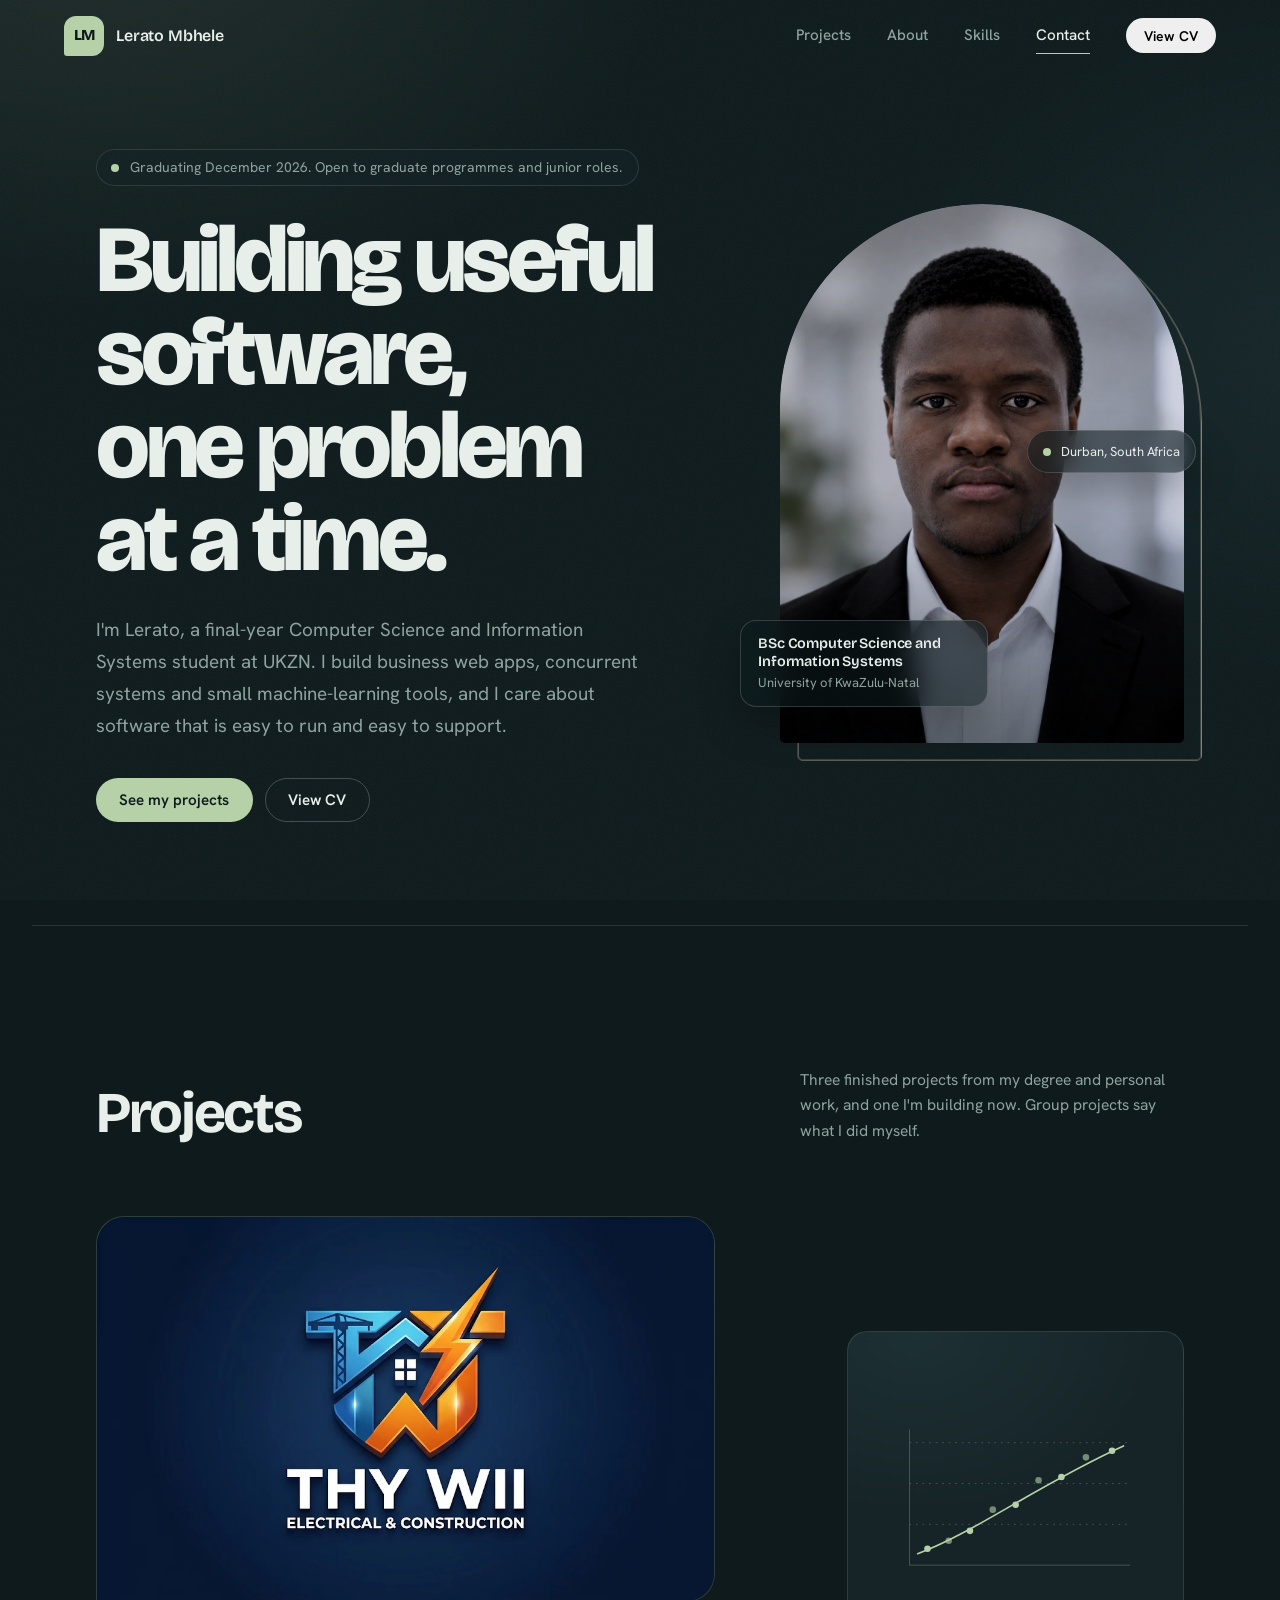
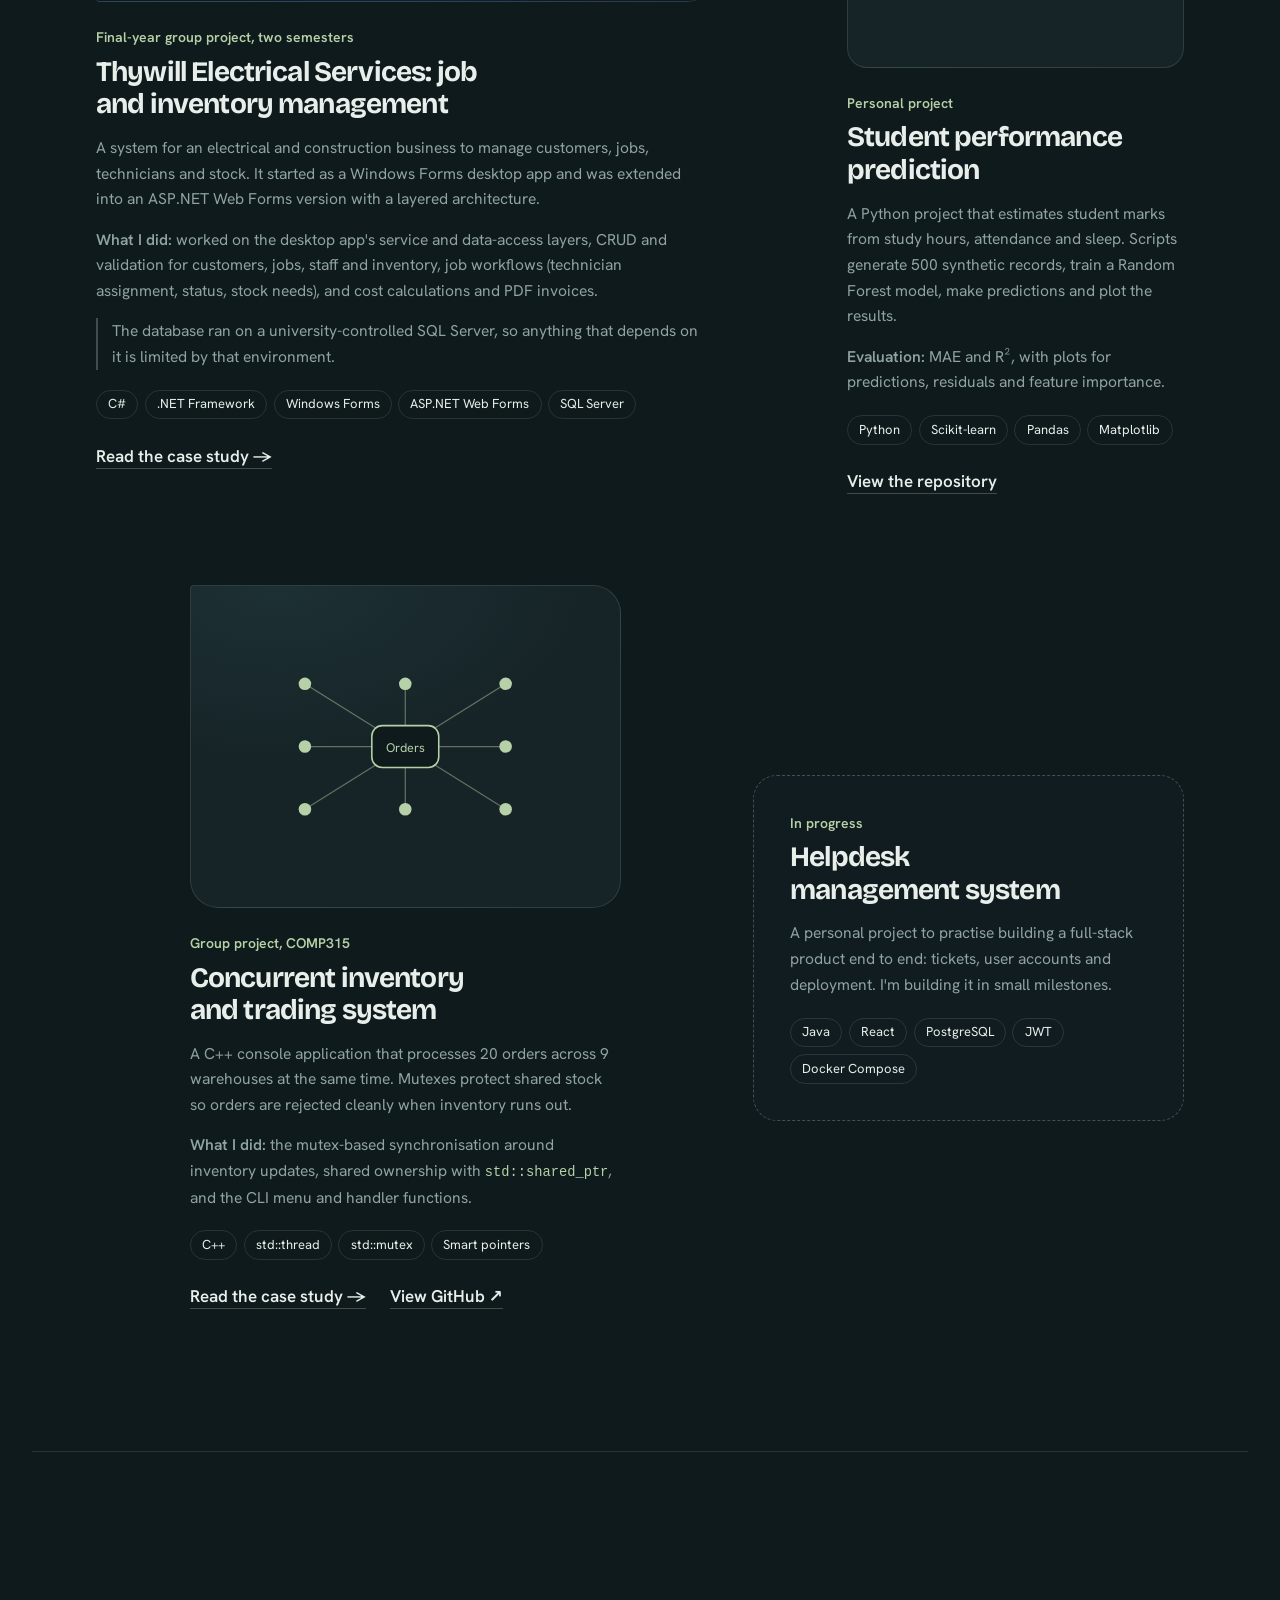
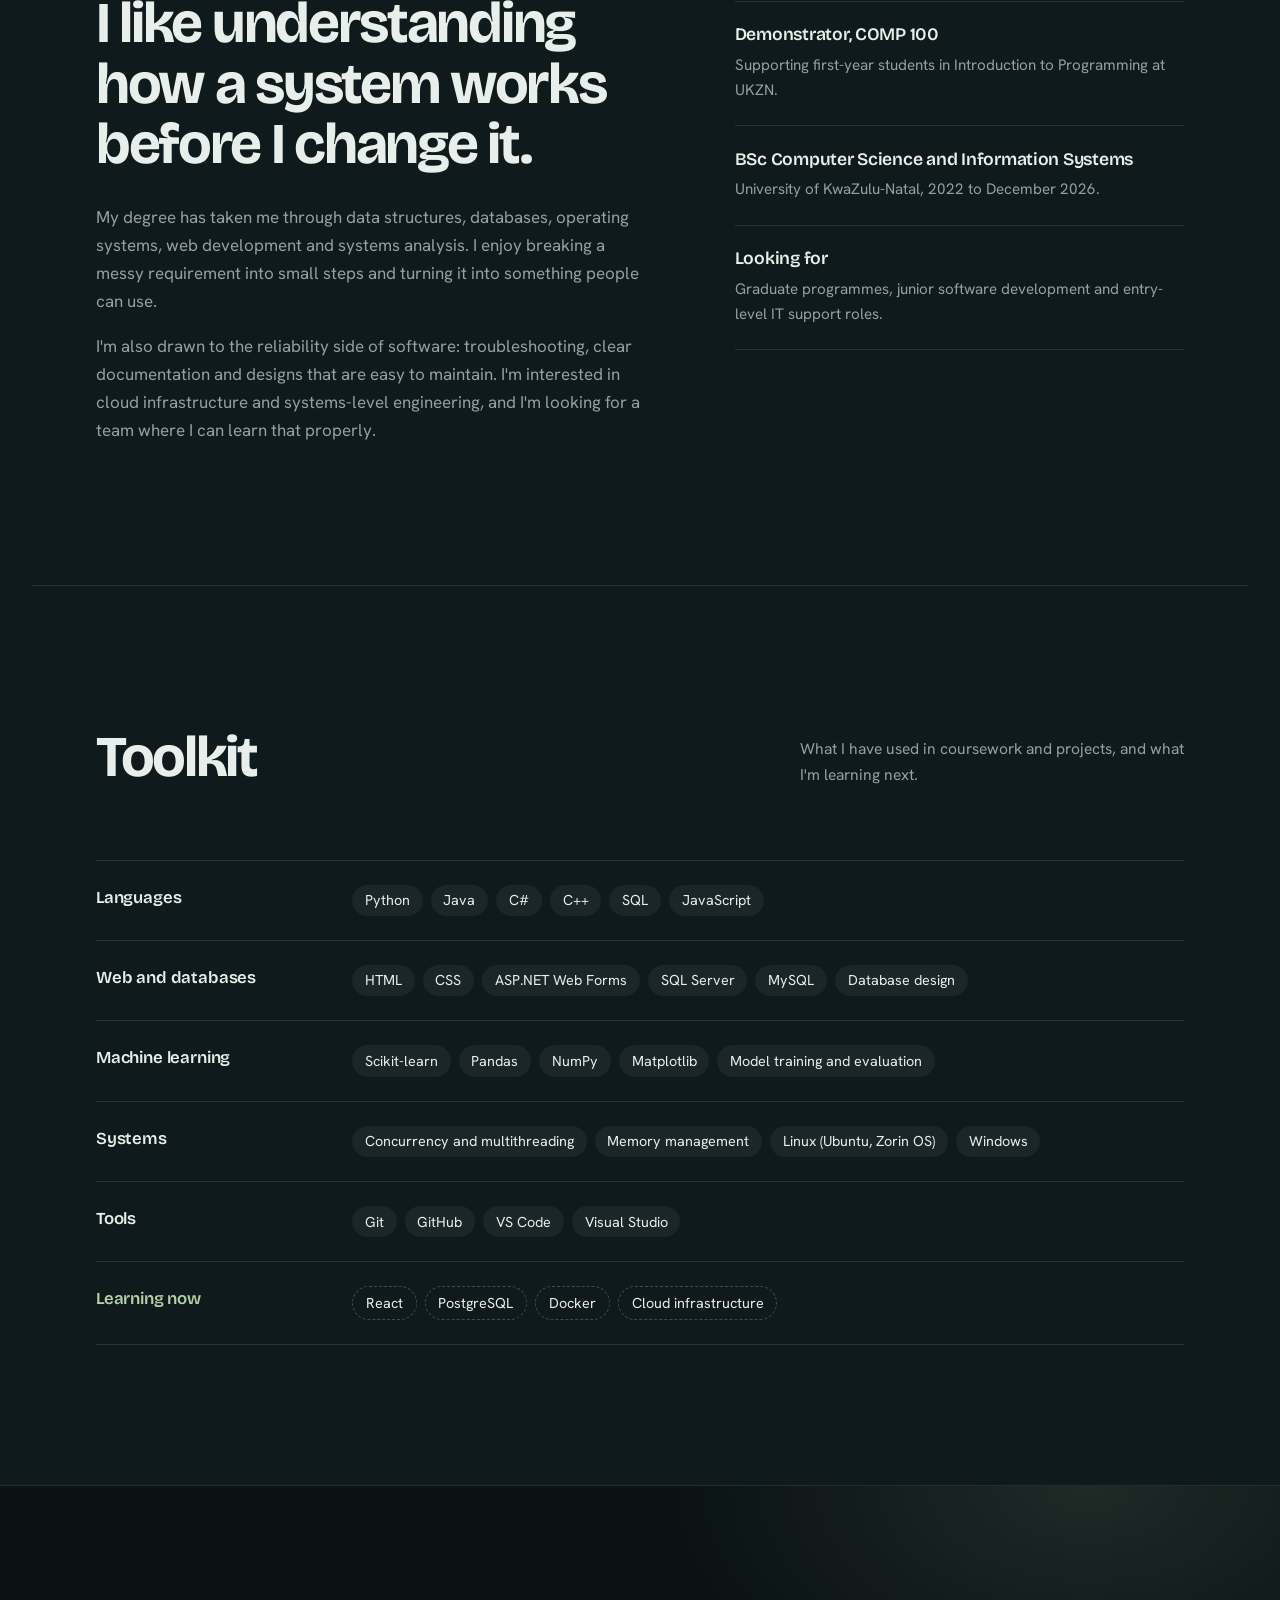
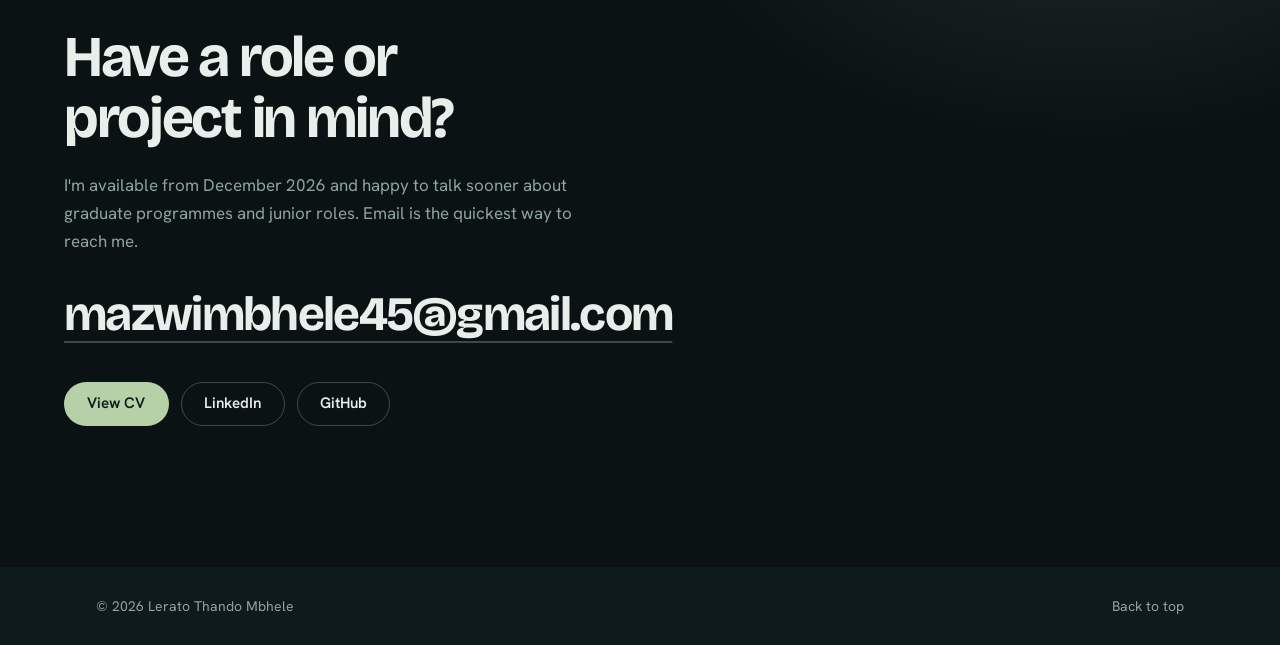
==== commit f9f522ce: "Adding ThyWill Case Study and my first project contribution" ====
--- a/index.html
+++ b/index.html
@@ -78,18 +78,13 @@
 
         <article class="project p-thywill">
           <div class="plate plate-thywill" data-reveal>
-            <svg viewBox="0 0 320 200" role="img" aria-label="Three stacked layers: presentation, business logic and data access">
-              <g fill="none" stroke="currentColor" stroke-width="1.5">
-                <rect x="40" y="26" width="240" height="40" rx="8"/>
-                <rect x="40" y="80" width="240" height="40" rx="8" opacity=".75"/>
-                <rect x="40" y="134" width="240" height="40" rx="8" opacity=".5"/>
-              </g>
-              <g fill="currentColor" font-family="Hanken Grotesk, sans-serif" font-size="13">
-                <text x="60" y="51">Presentation</text>
-                <text x="60" y="105">Business logic</text>
-                <text x="60" y="159">Data access</text>
-              </g>
-            </svg>
+            <img
+              src="assets/ThyWill.png"
+              width=fit
+              height=fit
+              alt="ThyWill Logo"
+              loading="lazy"
+            >
           </div>
           <div class="project-body">
             <p class="project-kind">Final-year group project, two semesters</p>
@@ -100,7 +95,7 @@
             <ul class="tags" aria-label="Technologies">
               <li>C#</li><li>.NET Framework</li><li>Windows Forms</li><li>ASP.NET Web Forms</li><li>SQL Server</li>
             </ul>
-            <a class="link" href="https://github.com/Mbhele451" target="_blank" rel="noreferrer">GitHub profile</a>
+            <a class="link" href="ThyWill.html">Read the case study → </a>
           </div>
         </article>
 
--- a/styles.css
+++ b/styles.css
@@ -674,12 +674,17 @@
 
 .back-link:hover { color: var(--lichen); }
 
-.case-hero-copy { grid-column: 1; }
+.case-hero-copy {
+  grid-column: 1;
+  container-type: inline-size; /* lets the title size itself to this column */
+}
 
 .case-hero-copy .eyebrow { margin-bottom: 1.2rem; }
 
 .case-hero h1 {
-  font: 800 clamp(3.5rem, 9vw, 7.5rem)/0.9 var(--display);
+  font: 800 clamp(2.75rem, 6.4vw, 5.75rem)/0.9 var(--display);
+  /* "StationaryHub." is about 6em wide, so size it from its column to keep the word whole */
+  font-size: clamp(2.5rem, 15.5cqi, 7.5rem);
   letter-spacing: -0.065em;
   overflow-wrap: anywhere;
 }
@@ -912,12 +917,6 @@
   font-size: 0.95rem;
 }
 
-.case-caveat {
-  margin-top: 1.25rem;
-  color: var(--reed);
-  font-size: 0.85rem;
-}
-
 .contribution-item {
   display: grid;
   grid-template-columns: 2.5rem minmax(0, 1fr);
@@ -947,31 +946,54 @@
 
 .evidence-grid {
   display: grid;
-  grid-template-columns: repeat(2, minmax(0, 1fr));
-  gap: 2rem;
+  grid-template-columns: minmax(0, 0.8fr) minmax(0, 1.2fr);
+  gap: clamp(2.5rem, 5vw, 3.5rem) clamp(1.25rem, 3vw, 2.5rem);
   align-items: start;
 }
 
 .evidence-item { min-width: 0; }
 
-.evidence-large { grid-column: 1 / -1; }
-
+.evidence-diagram { grid-column: 1 / -1; }
+
+/* Frames hug the image: no forced aspect ratio, no cropping, no upscaling */
 .evidence-image {
-  display: grid;
-  place-items: center;
-  min-height: 12rem;
-  aspect-ratio: 16 / 9;
   overflow: hidden;
-  border: 1px solid var(--line);
+  border: 1px solid var(--line-strong);
   border-radius: 1rem;
-  background:
-    radial-gradient(80% 80% at 20% 0%, var(--kelp-hi), var(--kelp));
+  background: var(--kelp);
 }
 
 .evidence-image img {
+  width: auto;
+  max-width: 100%;
+  height: auto;
+  margin: 0 auto;
+}
+
+/* Matches the terminal's own background so a narrow capture sits flush in a wide frame */
+.evidence-terminal { background: #191a1b; }
+
+/* The class diagram is very wide: fill the column, scroll sideways on small screens */
+.evidence-diagram-frame {
+  overflow-x: auto;
+  overscroll-behavior-x: contain;
+  background: #fff;
+  transition: border-color 0.4s var(--ease);
+}
+
+.evidence-diagram-frame:hover,
+.evidence-diagram-frame:focus-within { border-color: var(--lichen); }
+
+.evidence-diagram-frame a {
+  display: block;
+  cursor: zoom-in;
+  border-radius: inherit;
+}
+
+.evidence-diagram-frame img {
   width: 100%;
-  height: 100%;
-  object-fit: contain;
+  min-width: 62rem;
+  max-width: none;
 }
 
 .evidence-item figcaption {
@@ -992,7 +1014,8 @@
   font: 600 1.1rem/1.4 var(--display);
 }
 
-.evidence-item figcaption > span:last-child {
+.evidence-desc {
+  max-width: 44rem;
   color: var(--reed);
   font-size: 0.9rem;
 }
@@ -1034,8 +1057,6 @@
   .case-hero-copy,
   .case-summary { grid-column: 1; }
 
-  .case-hero h1 { font-size: clamp(3.4rem, 16vw, 6rem); }
-
   .case-two-column { grid-template-columns: 1fr; }
 
   .architecture-grid { grid-template-columns: 1fr; }
@@ -1044,5 +1065,12 @@
 
   .evidence-grid { grid-template-columns: 1fr; }
 
-  .evidence-large { grid-column: auto; }
-}+  /* Long console lines stay legible: scroll sideways instead of shrinking */
+  .evidence-orders .evidence-image {
+    overflow-x: auto;
+    overscroll-behavior-x: contain;
+  }
+
+  .evidence-orders .evidence-image img { min-width: 34rem; }
+}
+
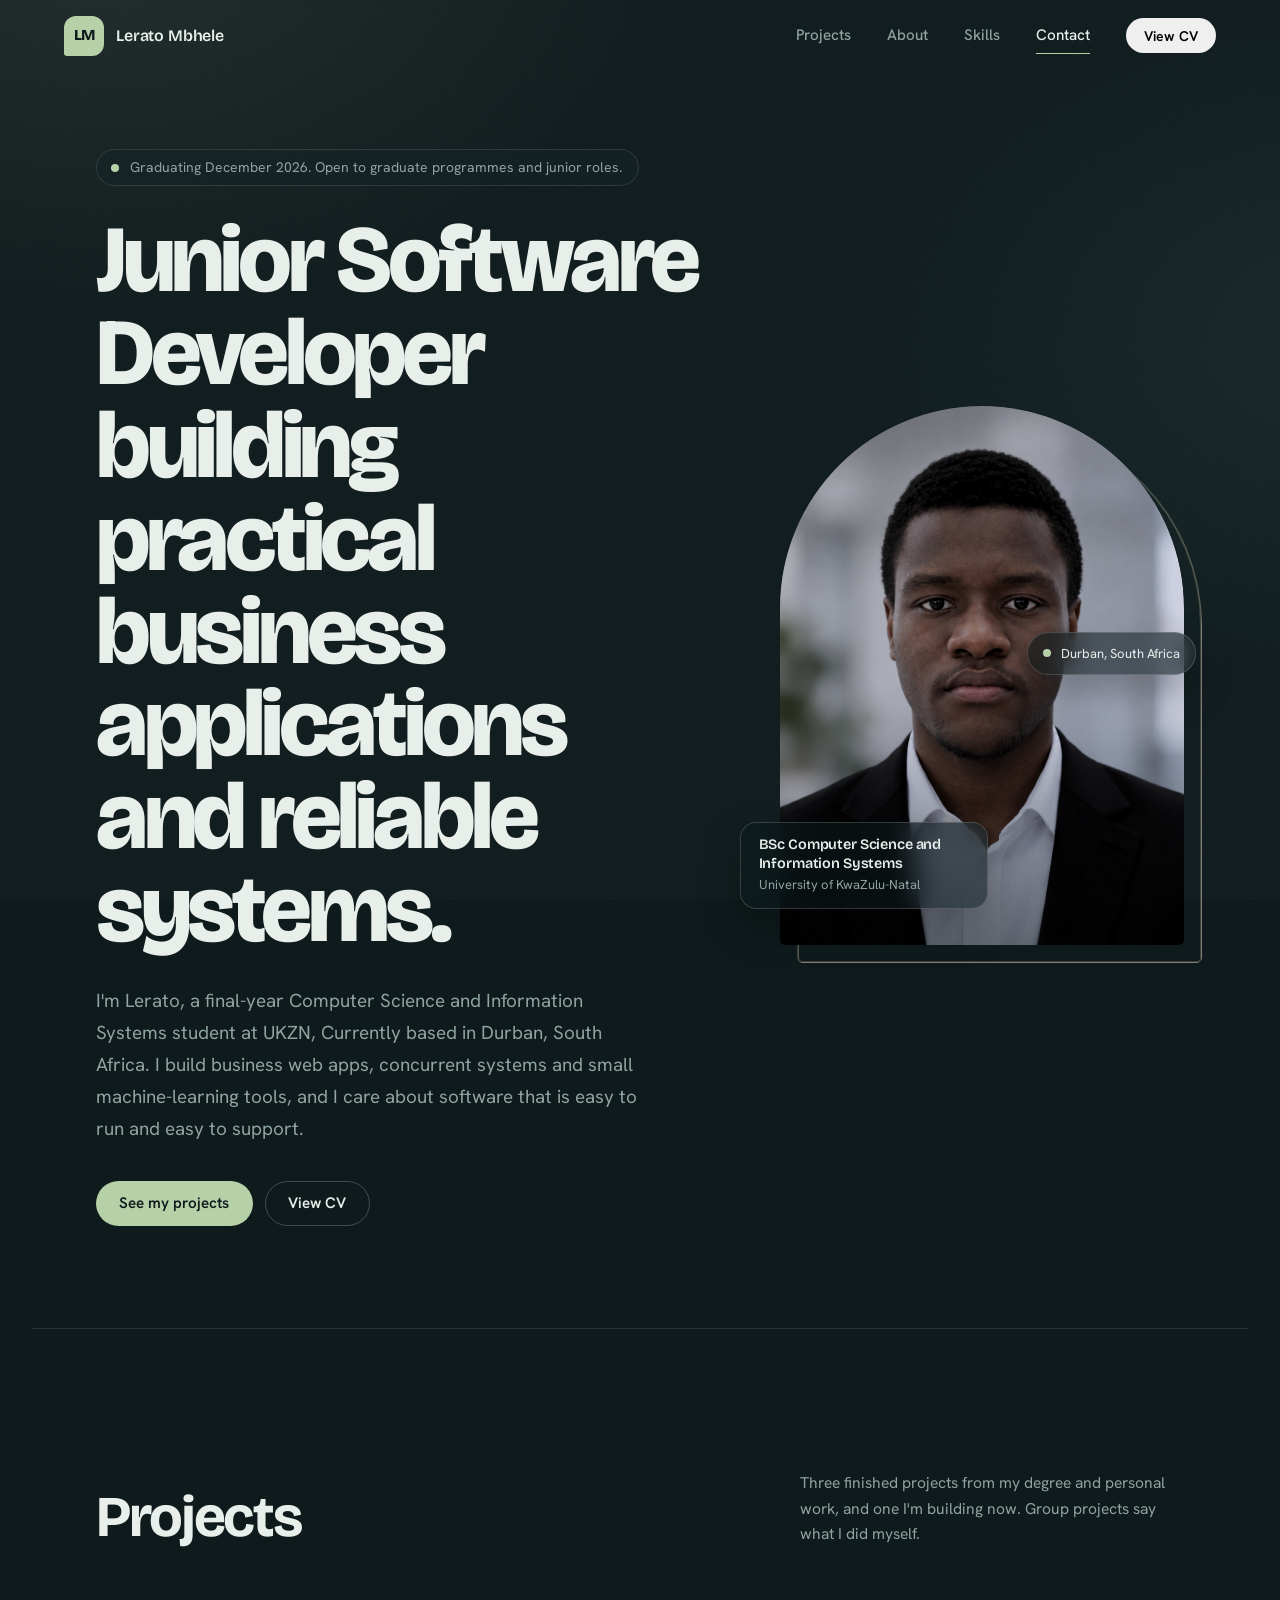
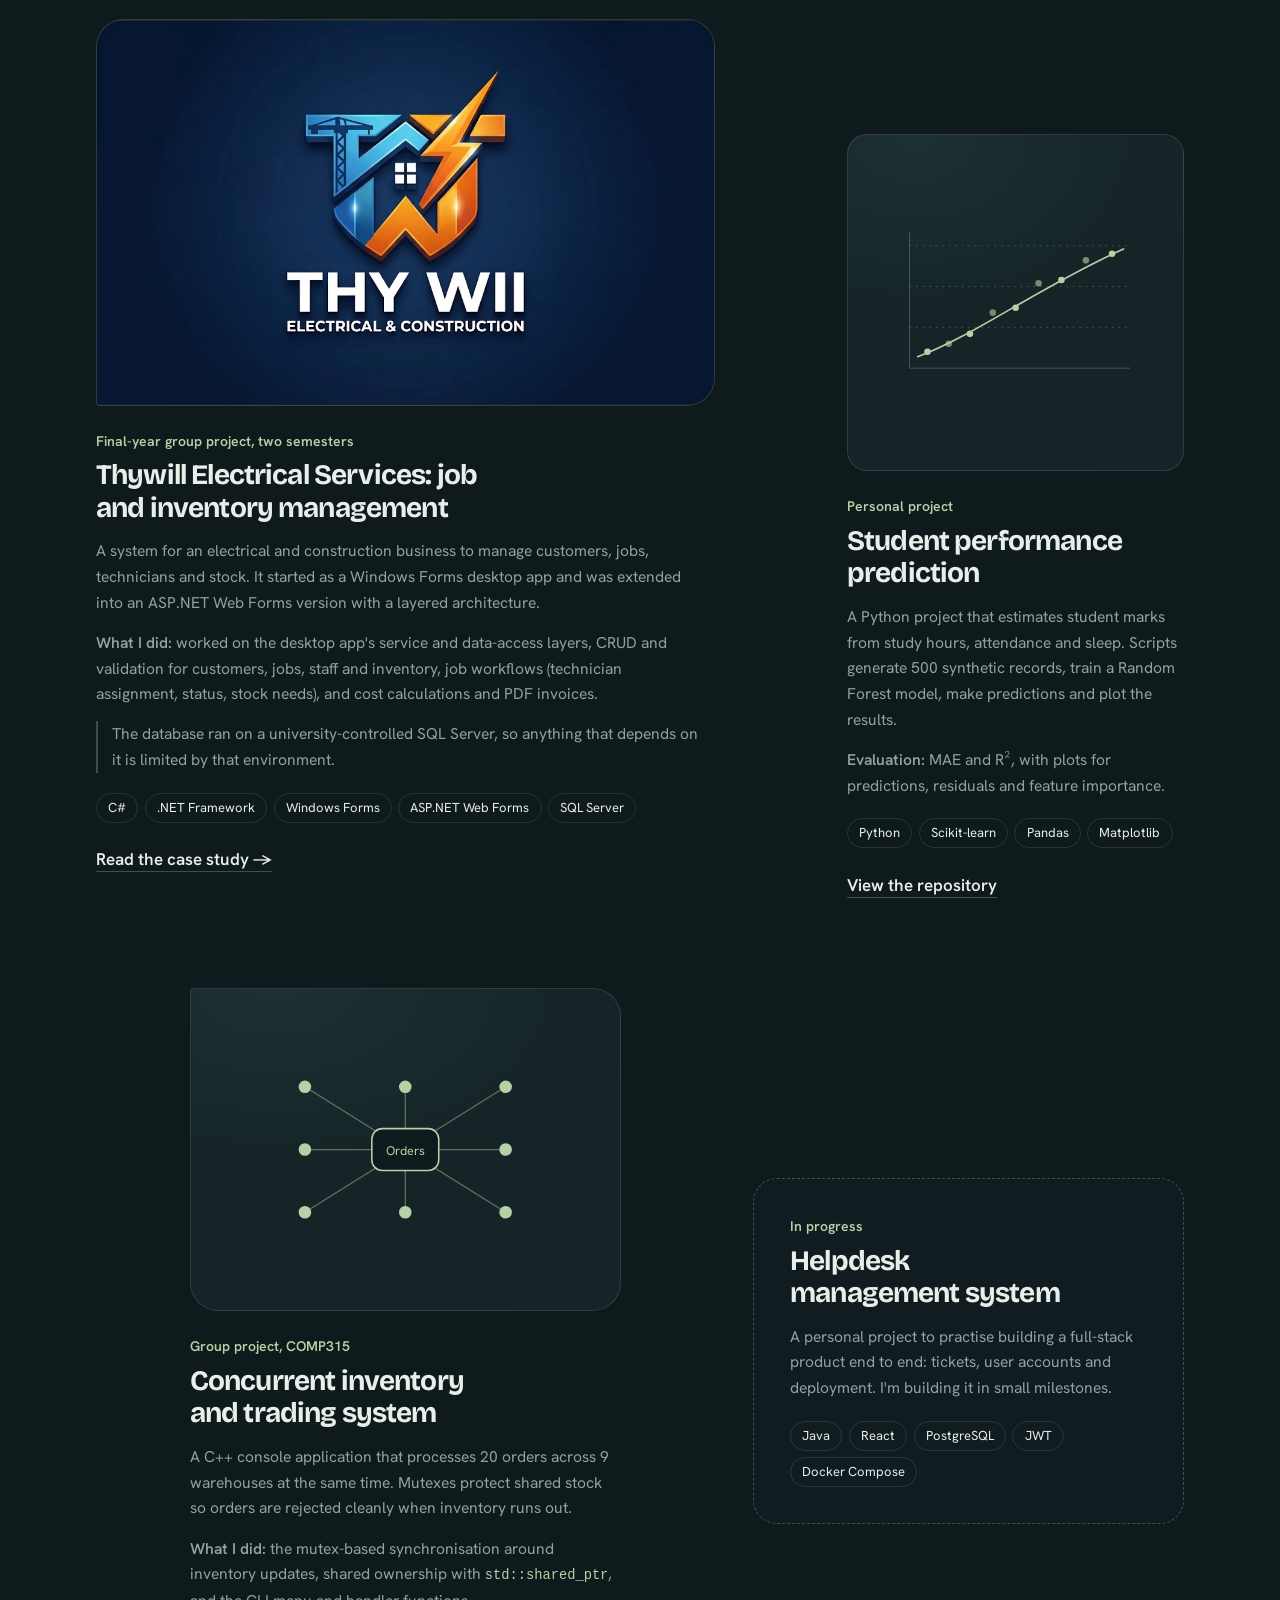
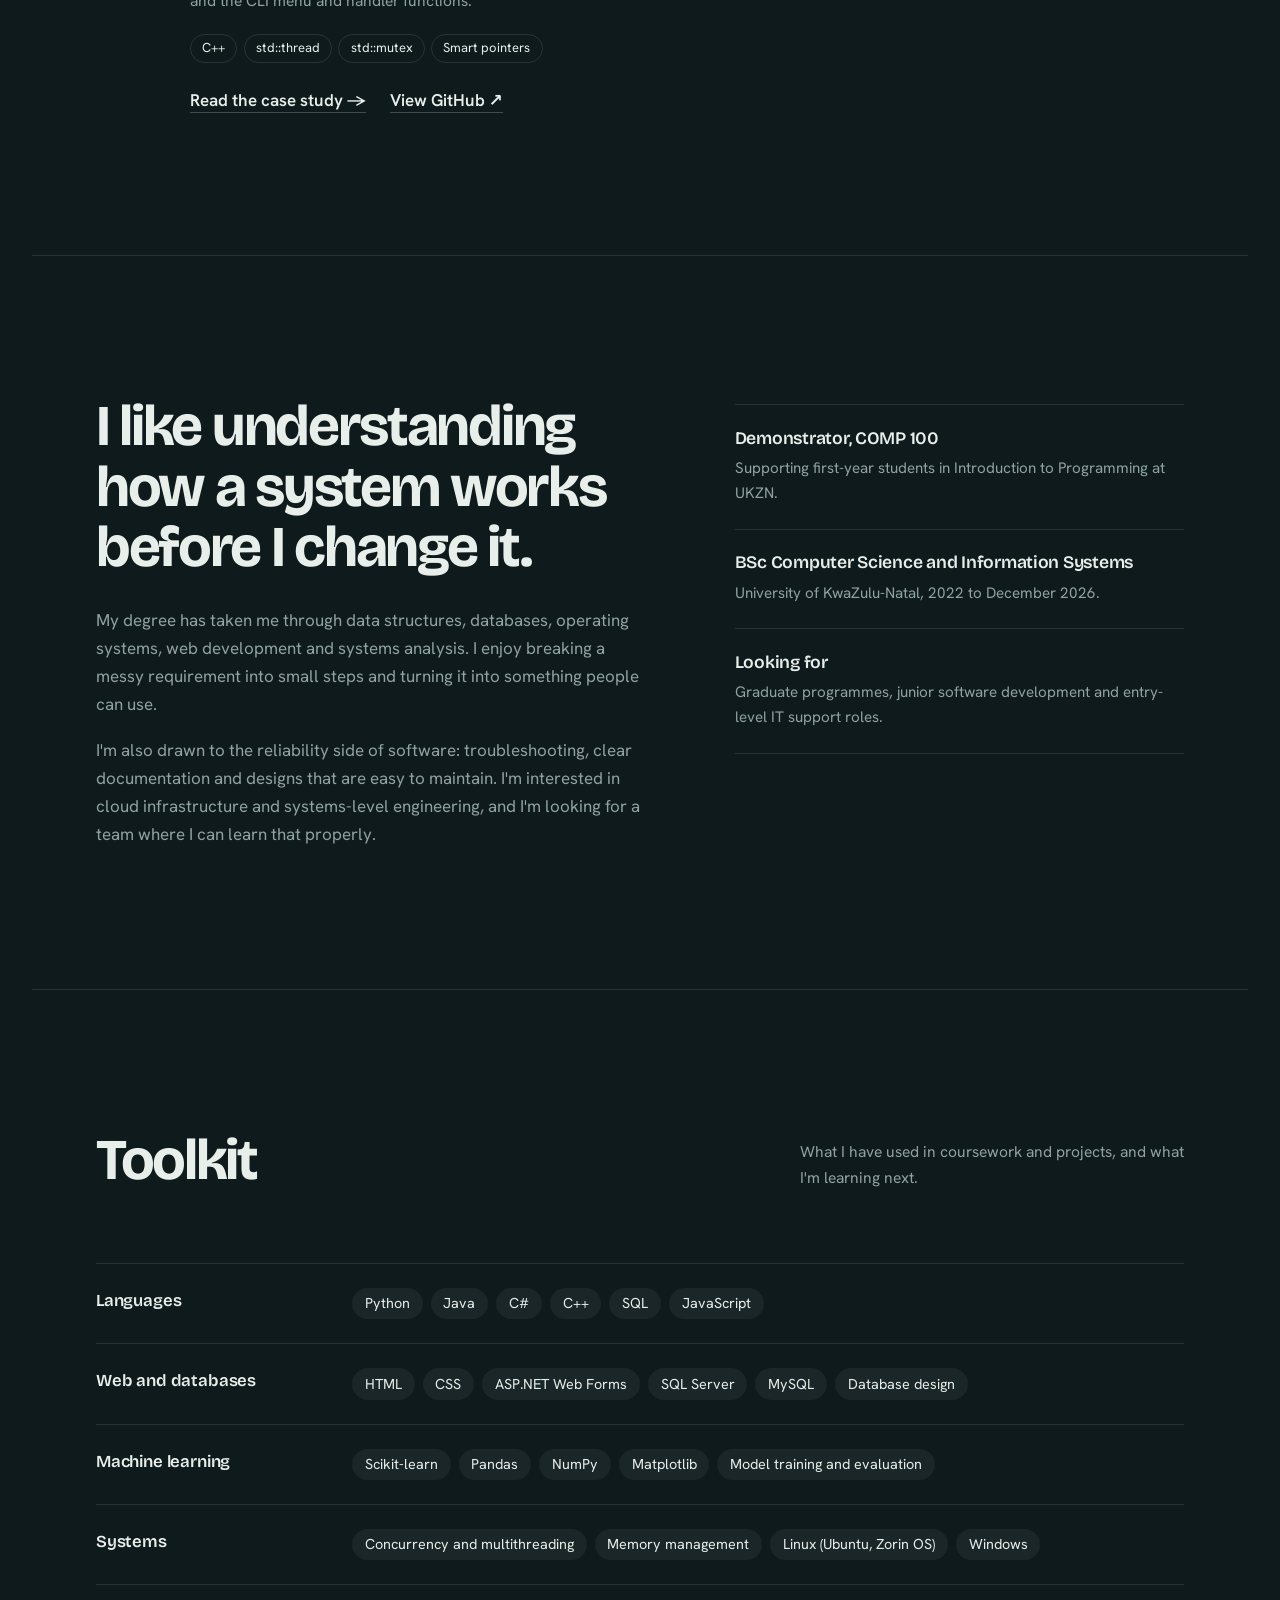
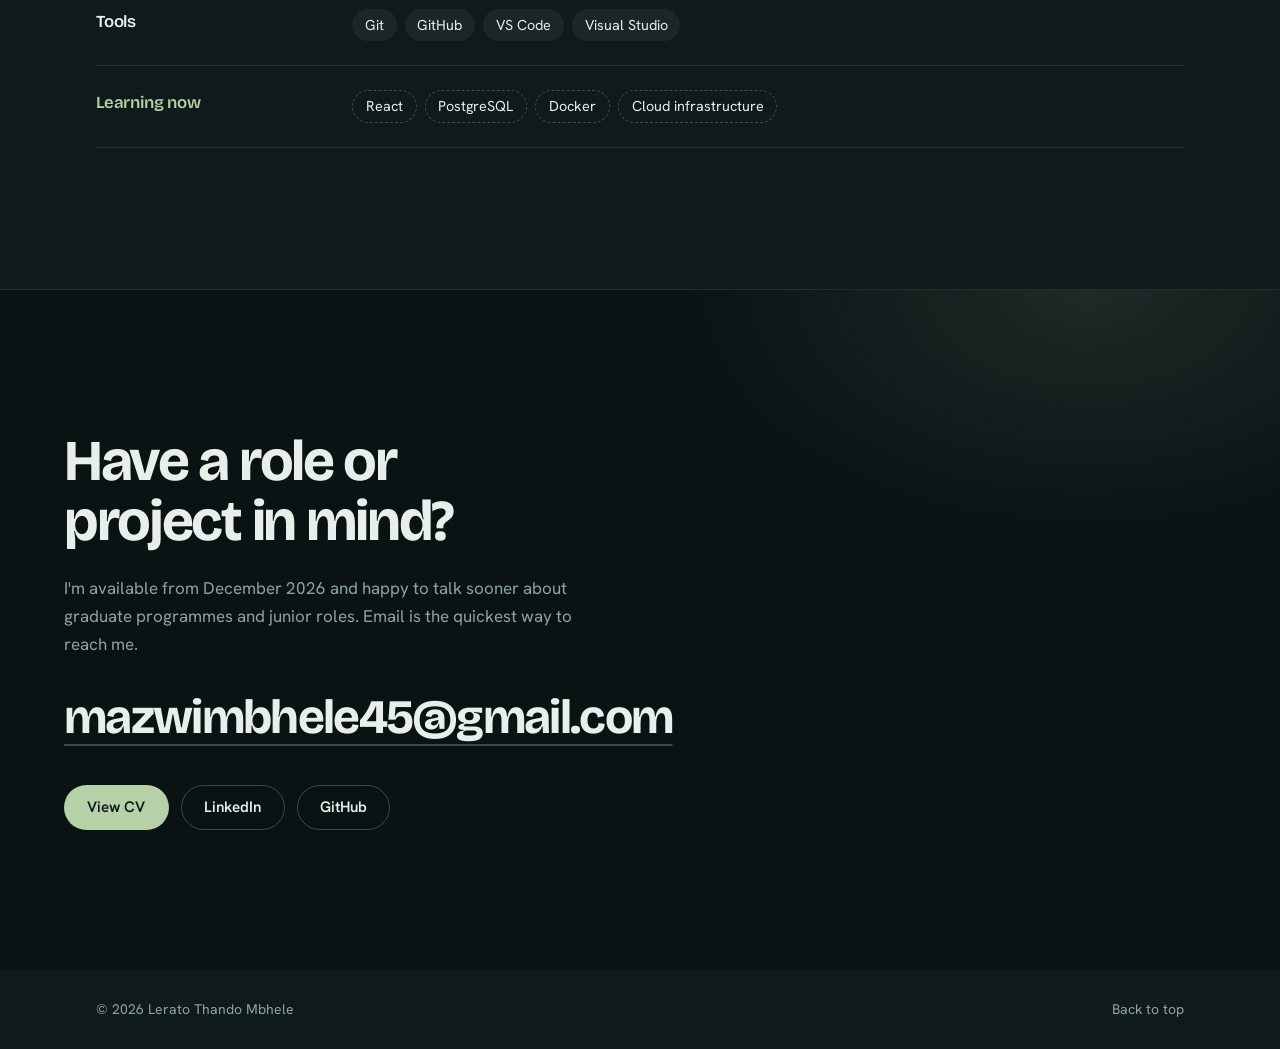
==== commit 807db057: "updated location info" ====
--- a/index.html
+++ b/index.html
@@ -47,8 +47,8 @@
     <section class="hero" aria-labelledby="hero-title">
       <div class="hero-copy">
         <p class="availability"><span class="pulse" aria-hidden="true"></span>Graduating December 2026. Open to graduate programmes and junior roles.</p>
-        <h1 id="hero-title">Building useful software, one problem at a time.</h1>
-        <p class="hero-intro">I'm Lerato, a final-year Computer Science and Information Systems student at UKZN. I build business web apps, concurrent systems and small machine-learning tools, and I care about software that is easy to run and easy to support.</p>
+        <h1 id="hero-title">Junior Software Developer building practical business applications and reliable systems.</h1>
+        <p class="hero-intro">I'm Lerato, a final-year Computer Science and Information Systems student at UKZN, Currently based in Durban, South Africa. I build business web apps, concurrent systems and small machine-learning tools, and I care about software that is easy to run and easy to support.</p>
         <div class="hero-actions">
           <a class="btn btn-primary" href="#work">See my projects</a>
           <button class="btn btn-ghost" type="button" data-open-cv>View CV</button>
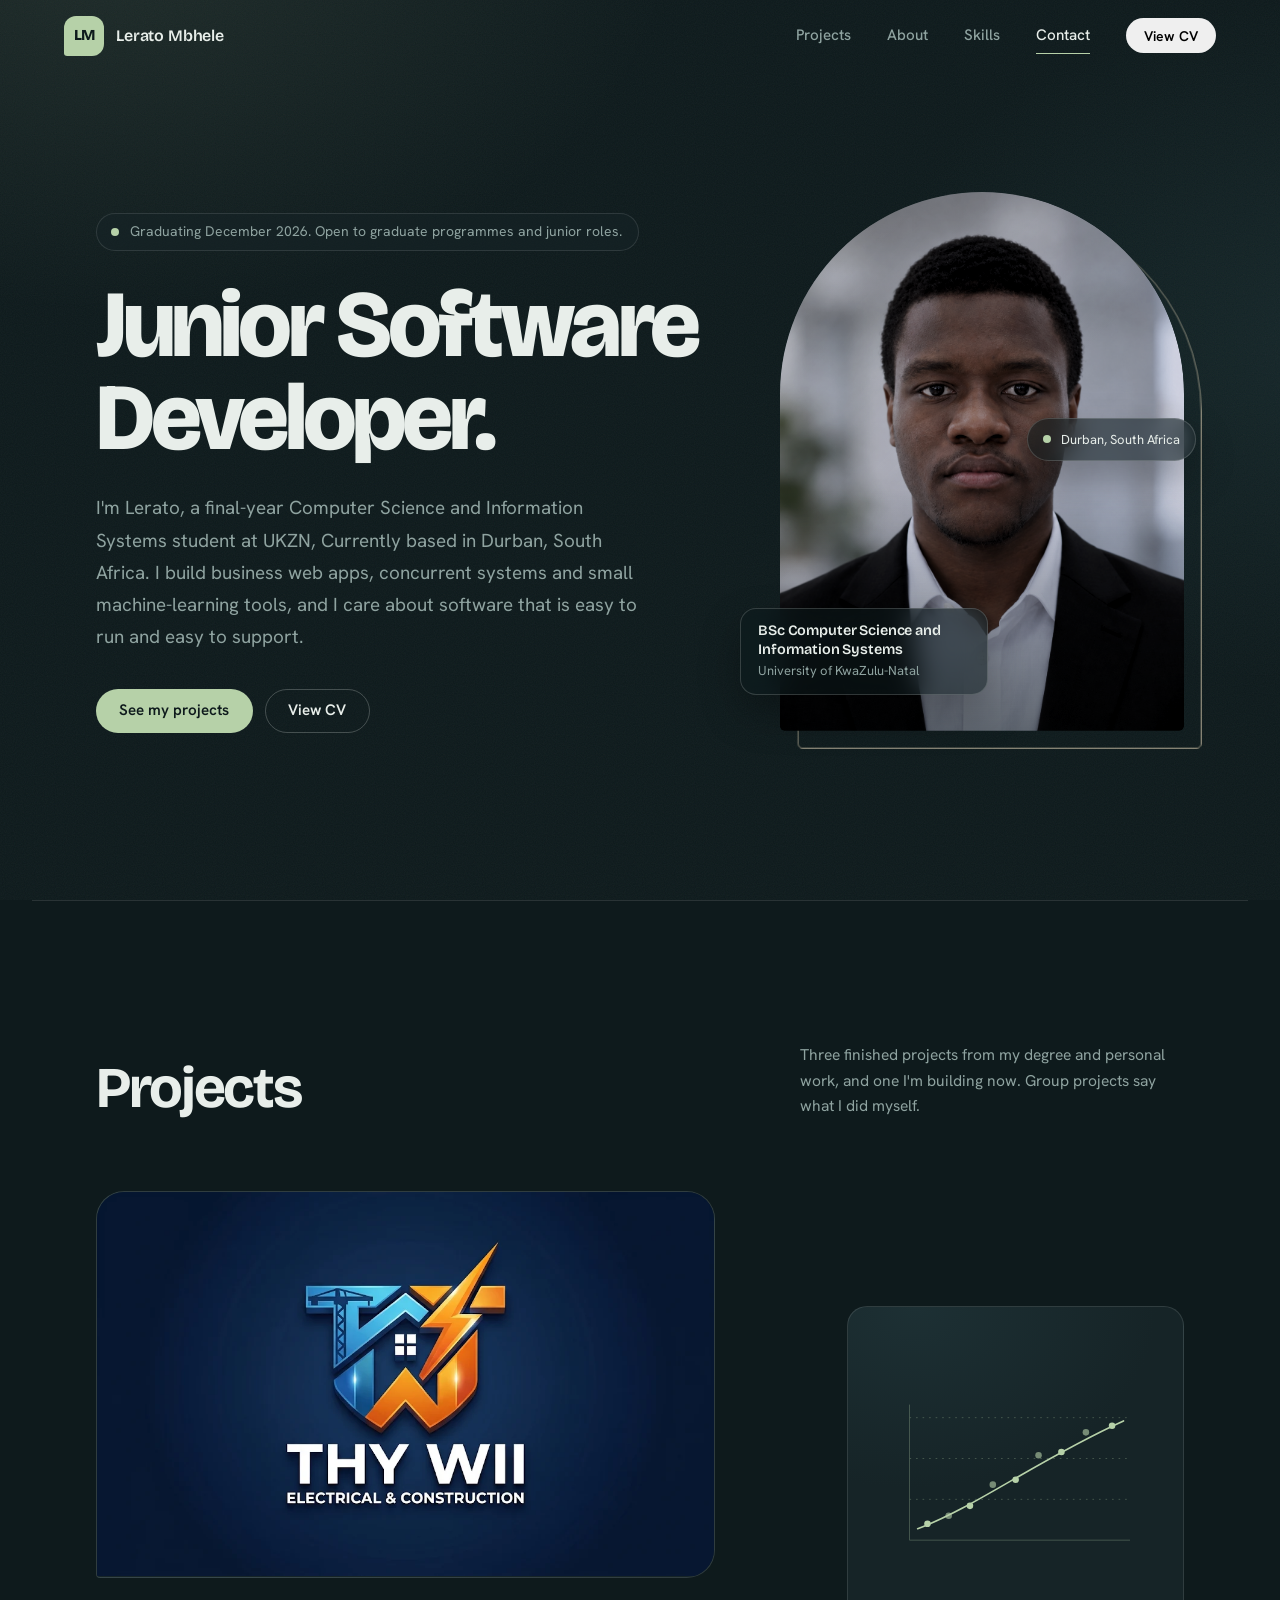
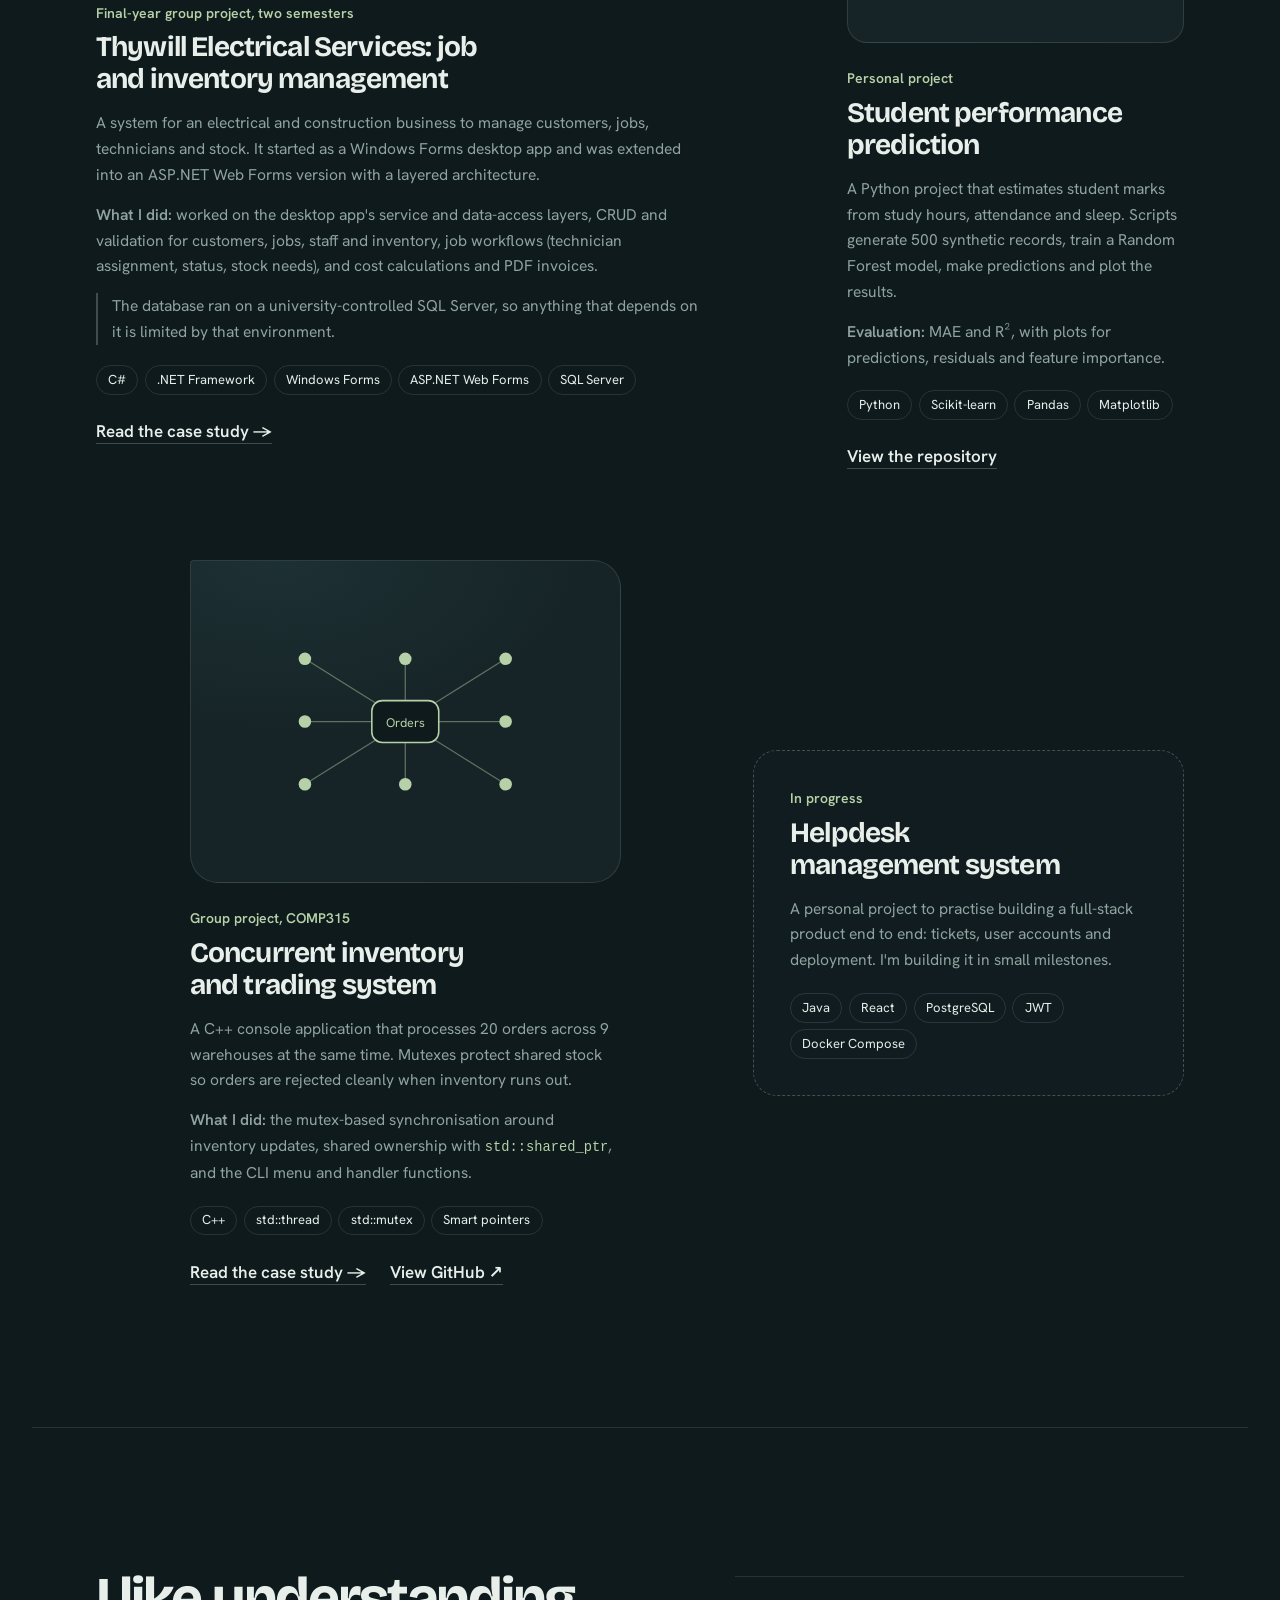
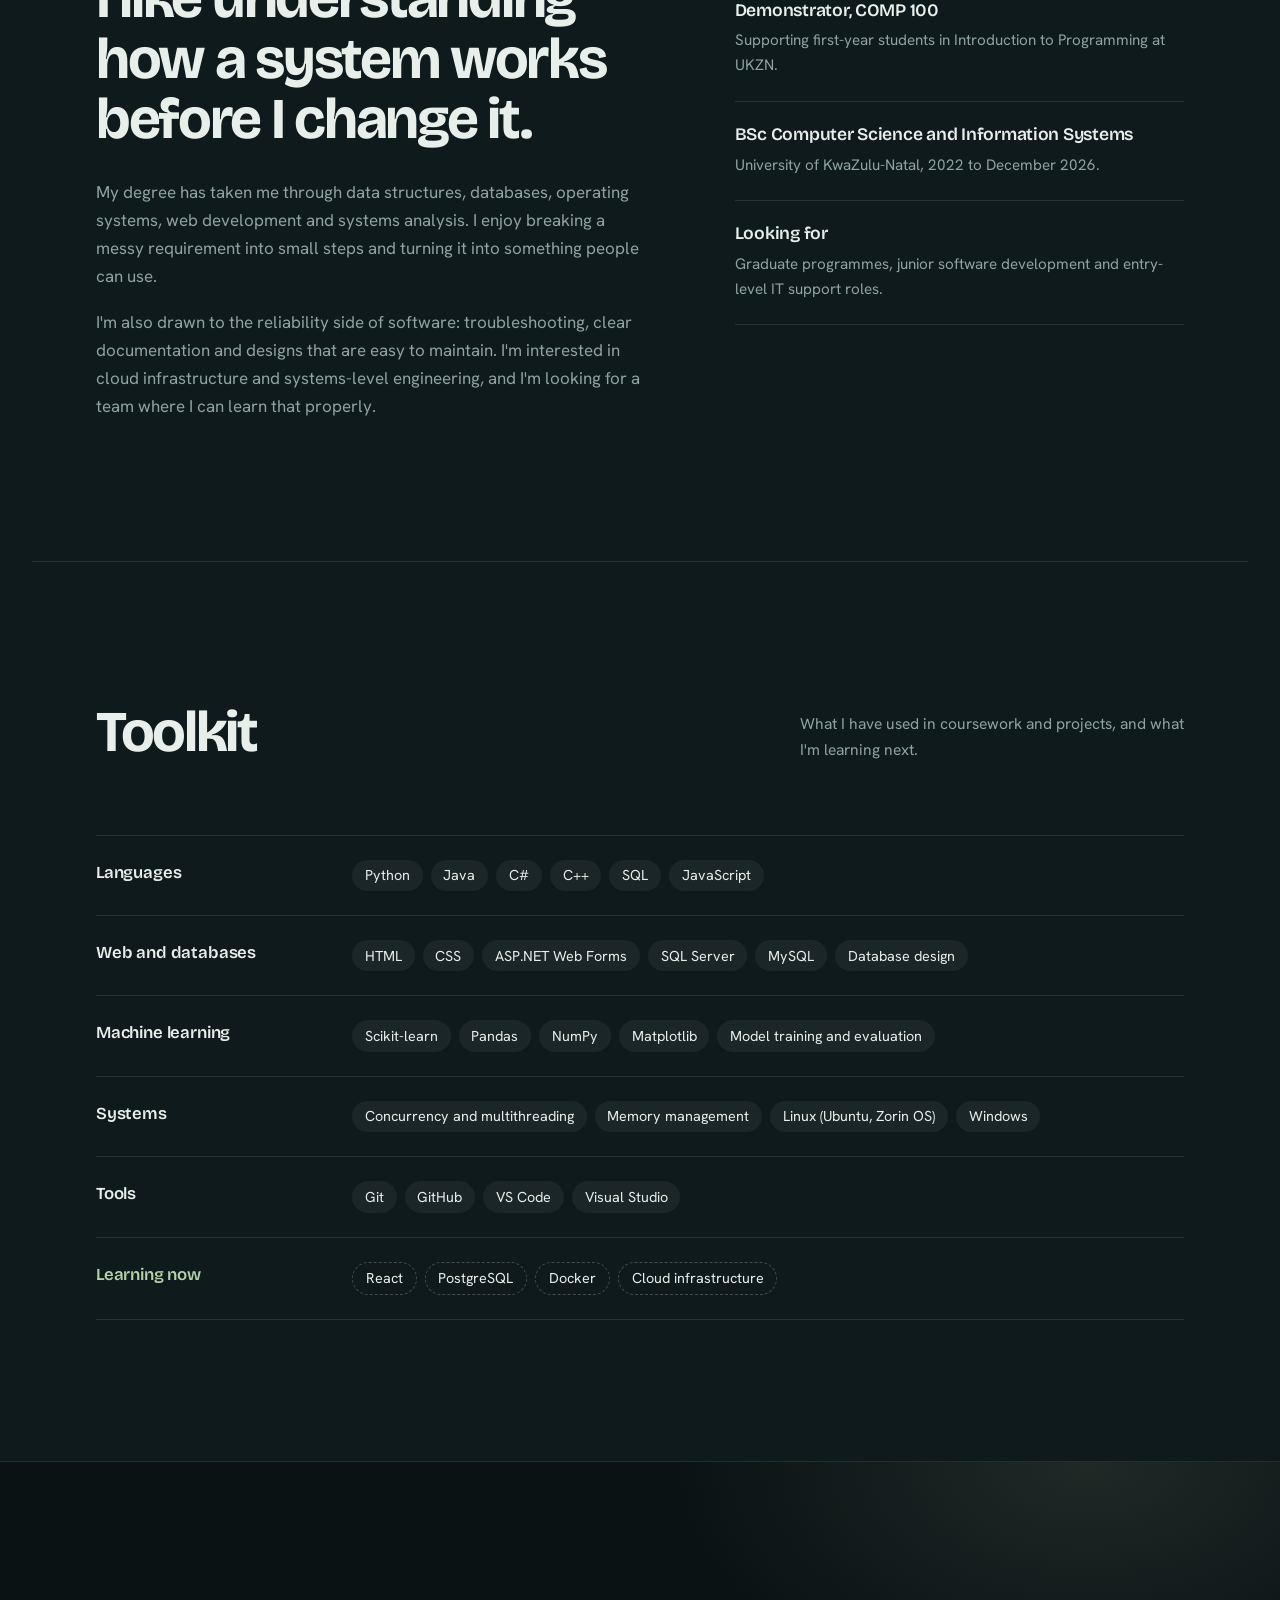
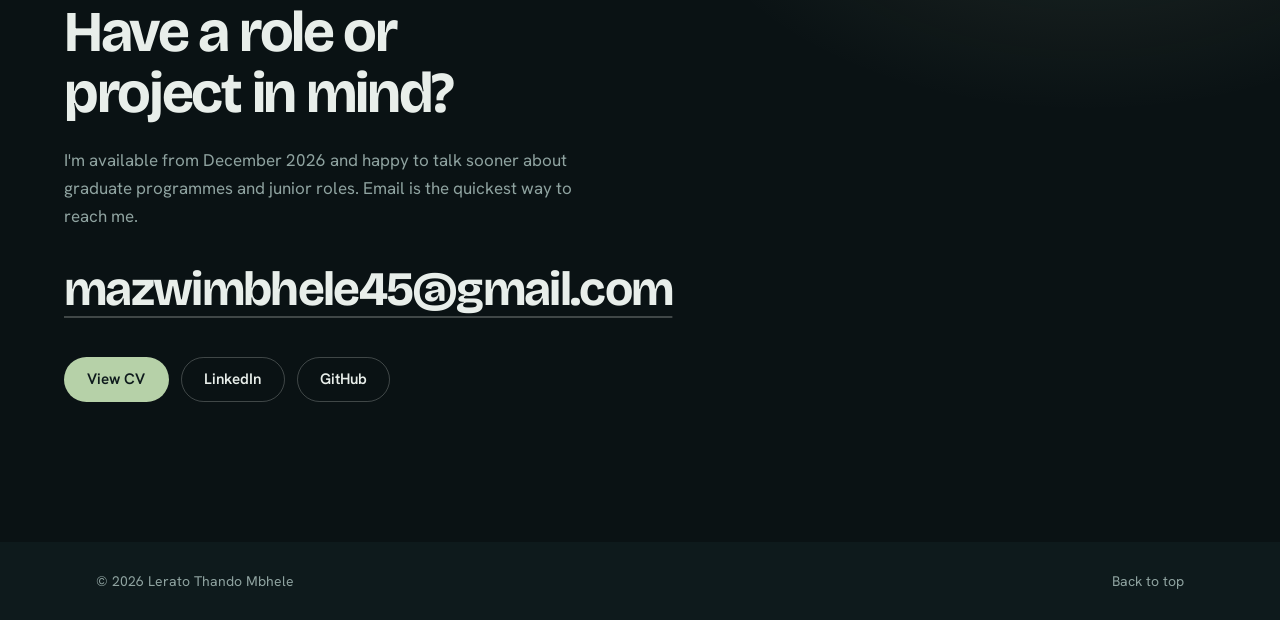
==== commit 2568c993: "fixed hero display cutting off" ====
--- a/index.html
+++ b/index.html
@@ -47,7 +47,7 @@
     <section class="hero" aria-labelledby="hero-title">
       <div class="hero-copy">
         <p class="availability"><span class="pulse" aria-hidden="true"></span>Graduating December 2026. Open to graduate programmes and junior roles.</p>
-        <h1 id="hero-title">Junior Software Developer building practical business applications and reliable systems.</h1>
+        <h1 id="hero-title">Junior Software Developer.</h1>
         <p class="hero-intro">I'm Lerato, a final-year Computer Science and Information Systems student at UKZN, Currently based in Durban, South Africa. I build business web apps, concurrent systems and small machine-learning tools, and I care about software that is easy to run and easy to support.</p>
         <div class="hero-actions">
           <a class="btn btn-primary" href="#work">See my projects</a>
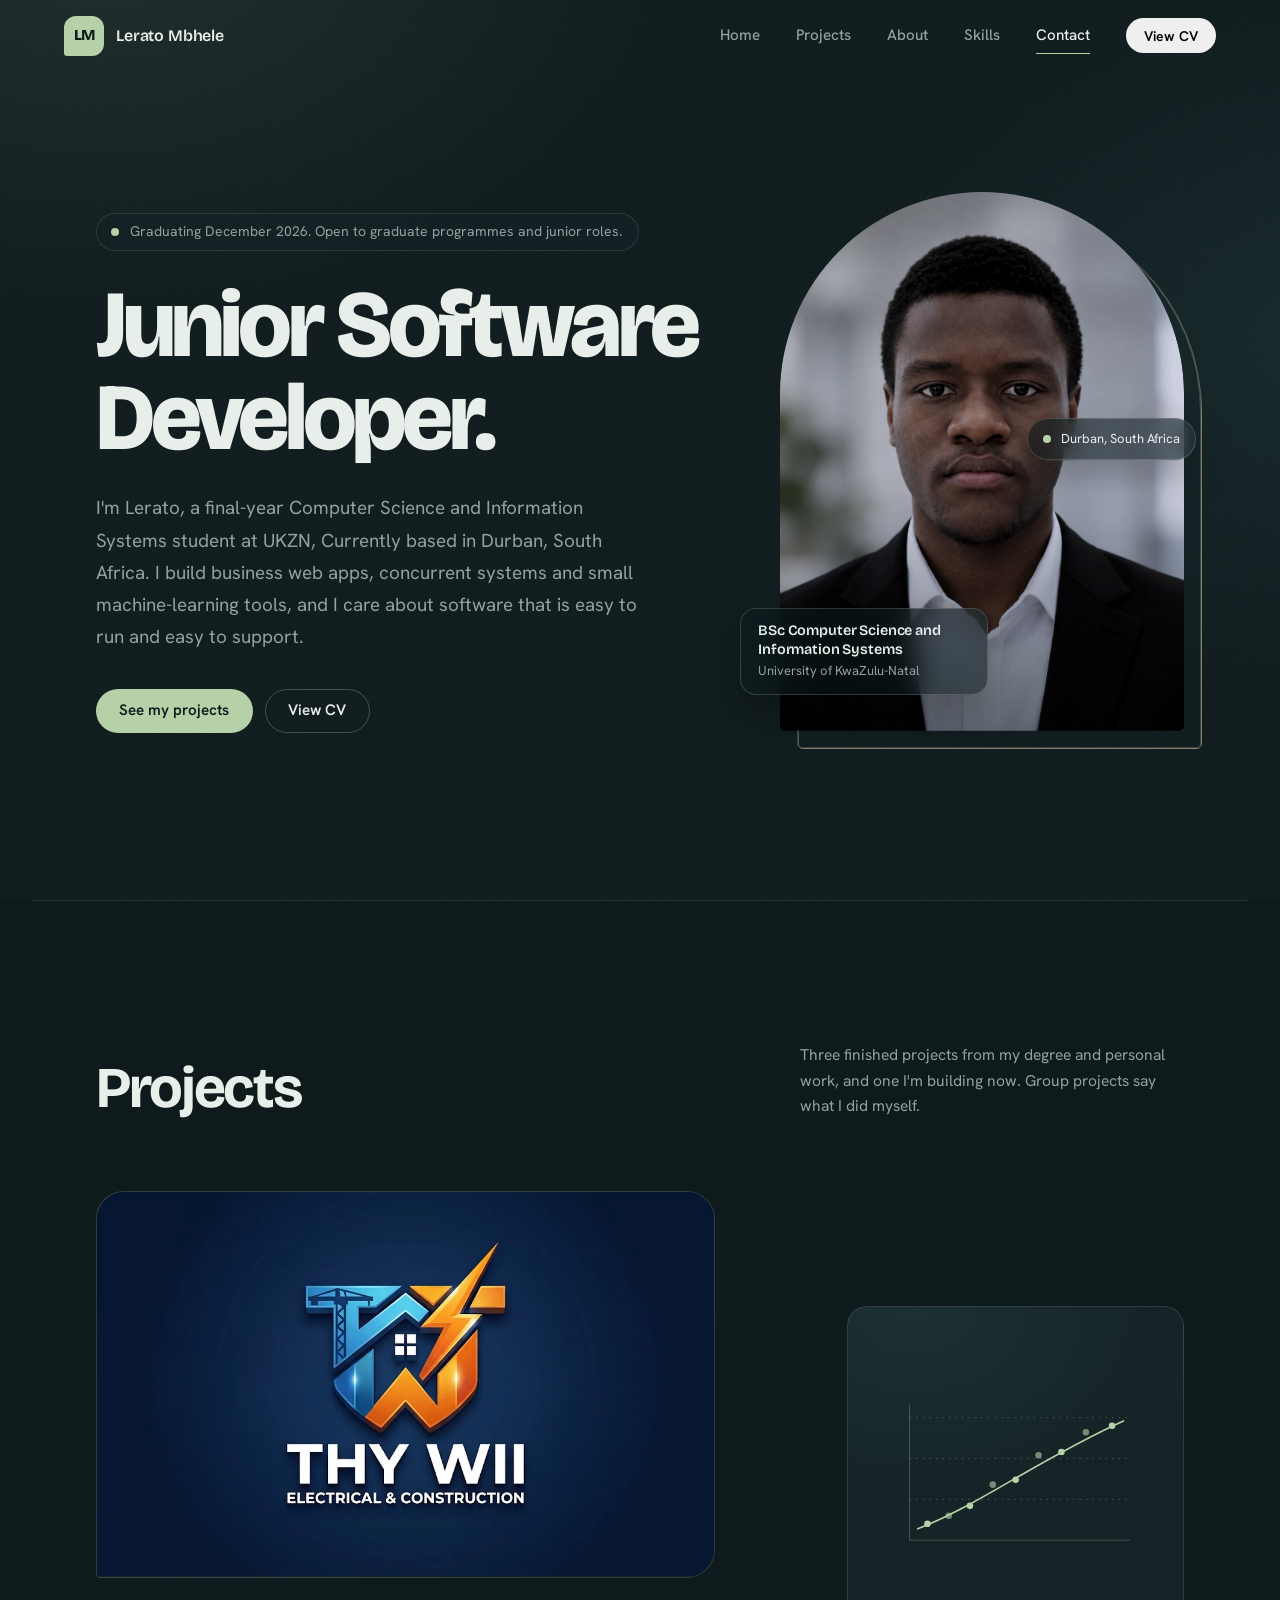
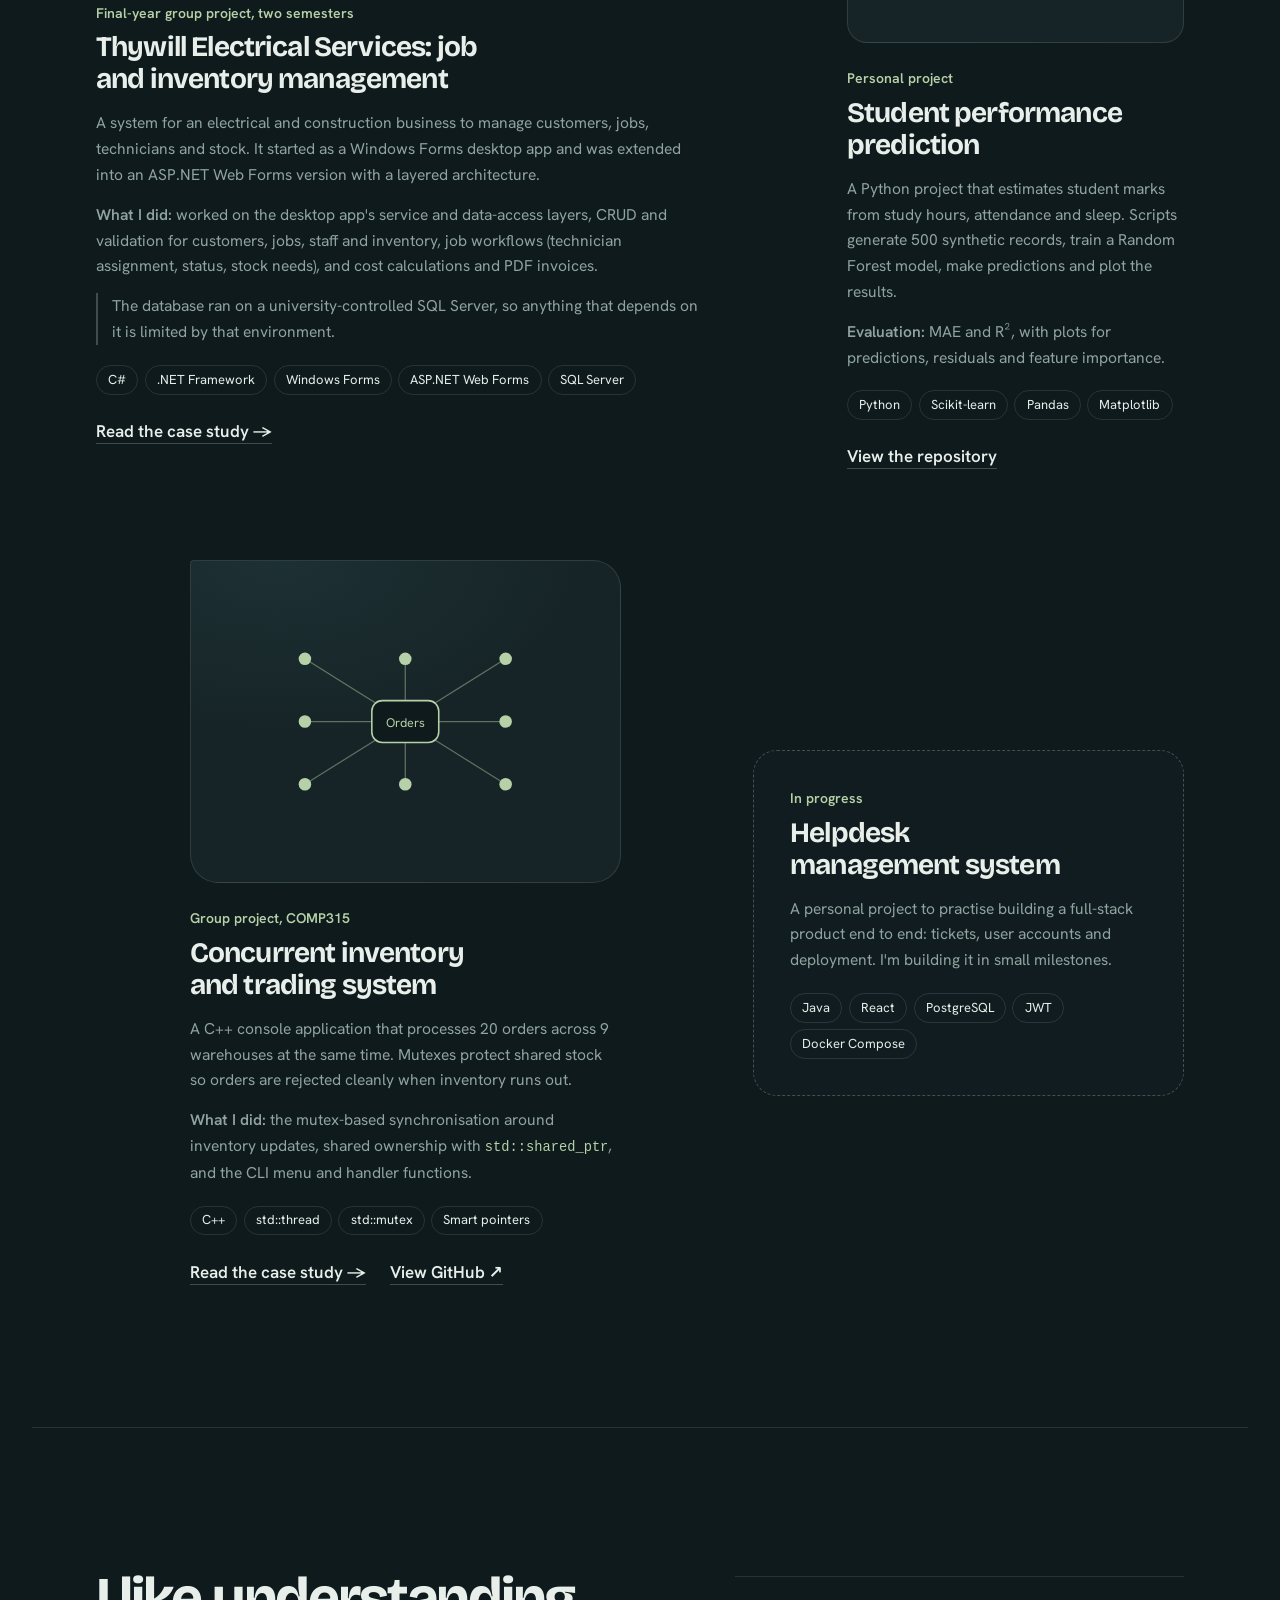
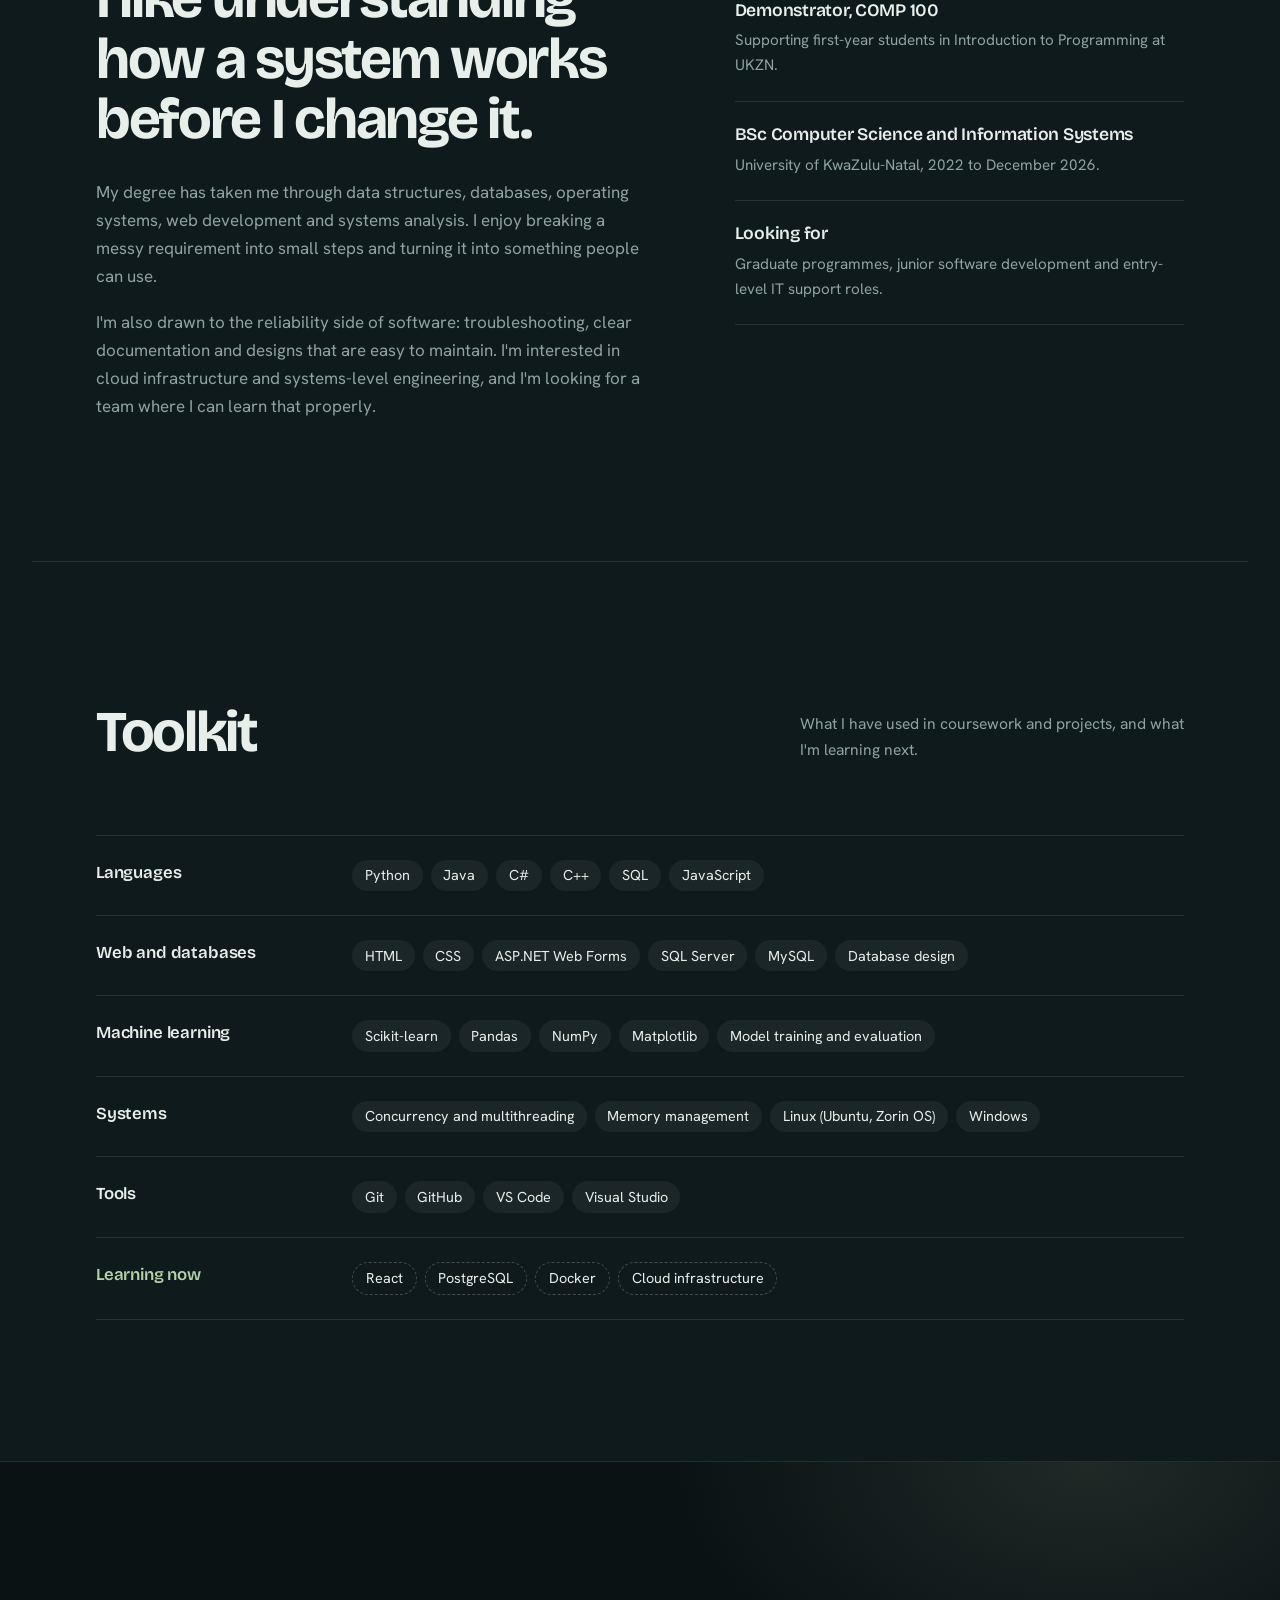
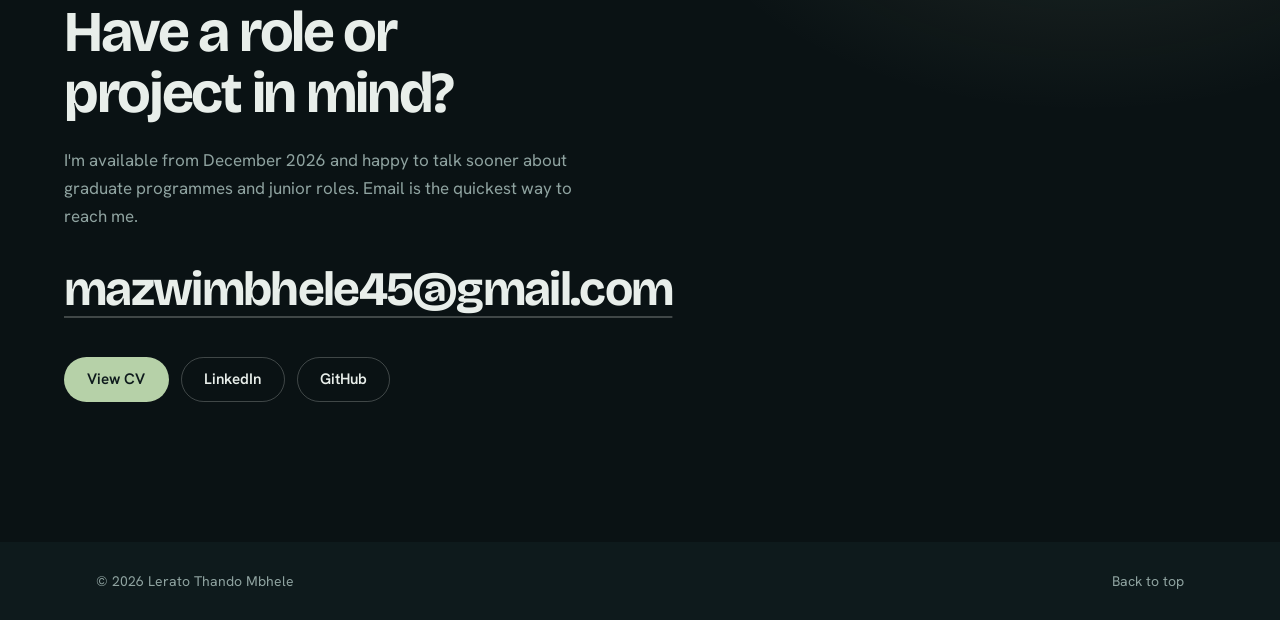
==== commit 927aa523: "fixed footer navigation link" ====
--- a/index.html
+++ b/index.html
@@ -33,6 +33,7 @@
     </button>
 
     <nav class="site-nav" id="site-nav" aria-label="Main">
+      <a href="#main">Home</a>
       <a href="#work">Projects</a>
       <a href="#about">About</a>
       <a href="#skills">Skills</a>
@@ -237,7 +238,7 @@
 
   <footer class="site-footer">
     <span>&copy; <span data-year>2026</span> Lerato Thando Mbhele</span>
-    <a href="#top">Back to top</a>
+    <a href="#main">Back to top</a>
   </footer>
 
   <!-- CV PREVIEW -->
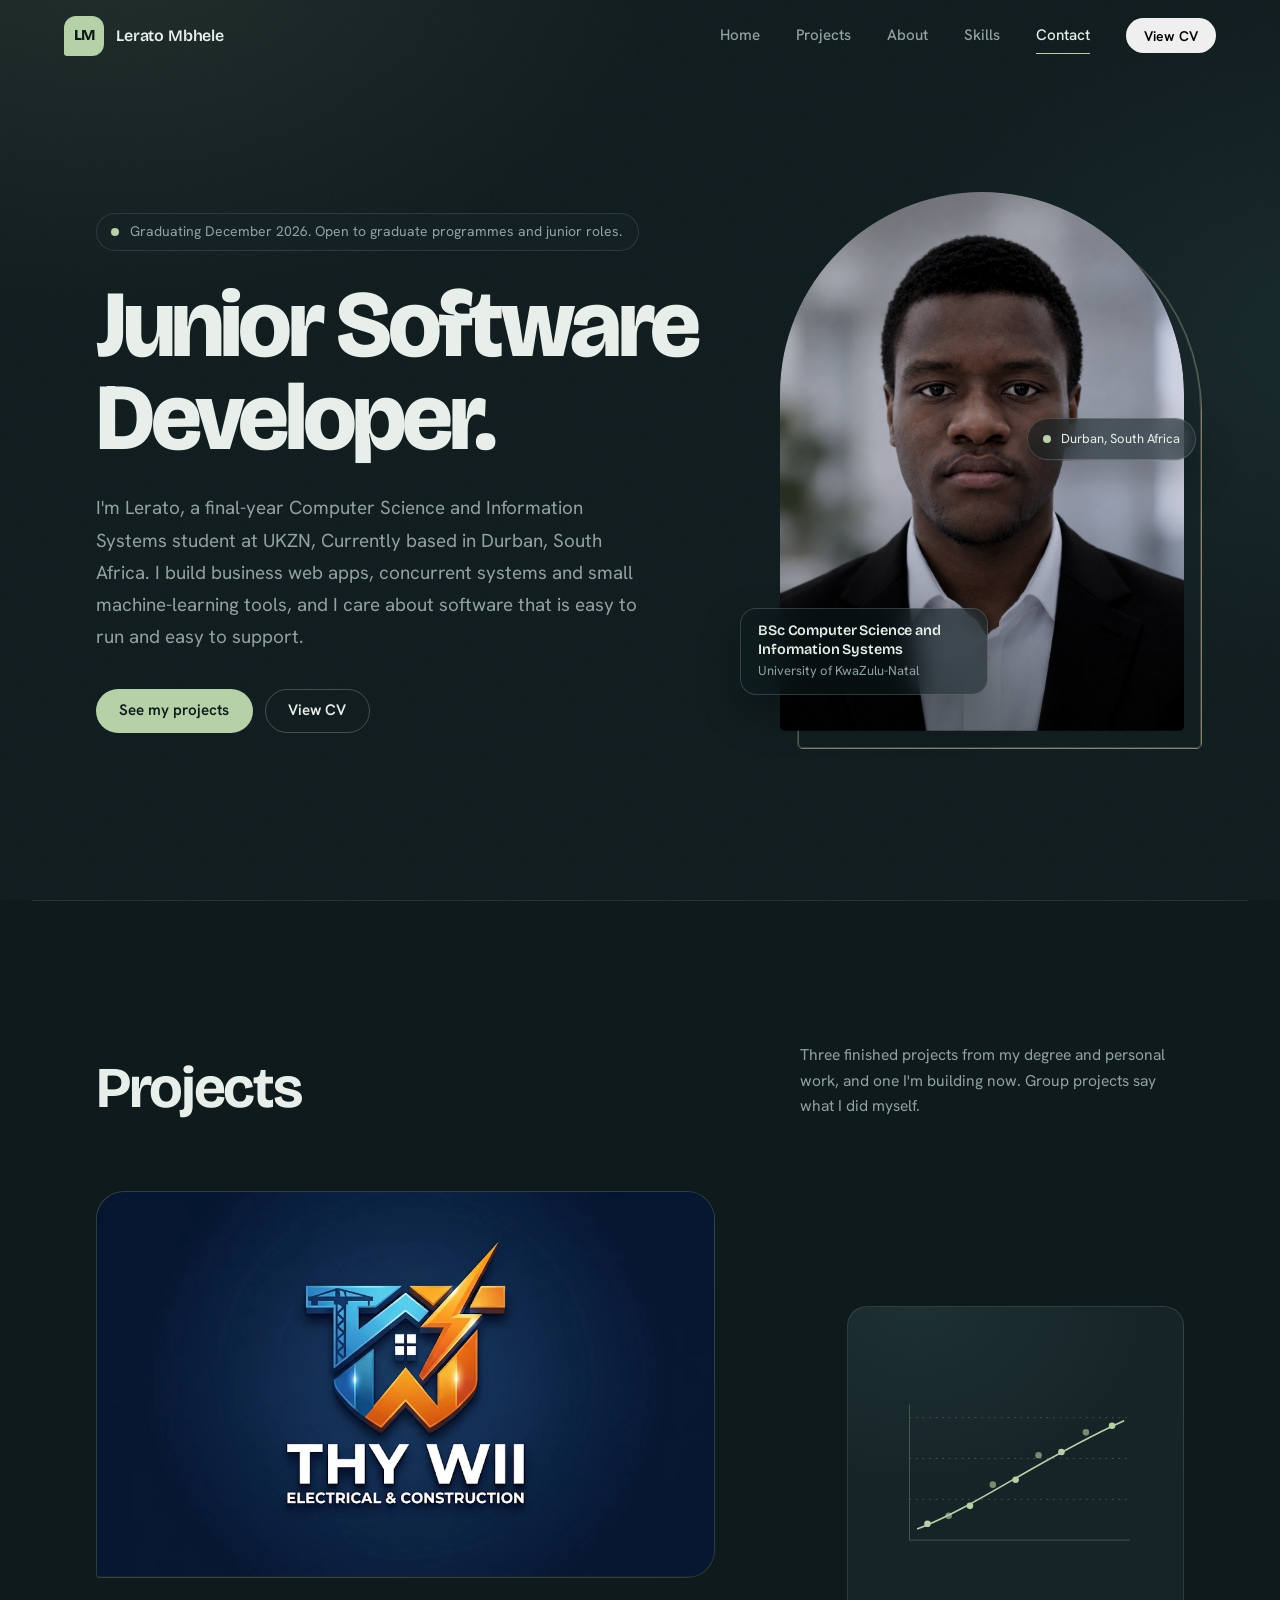
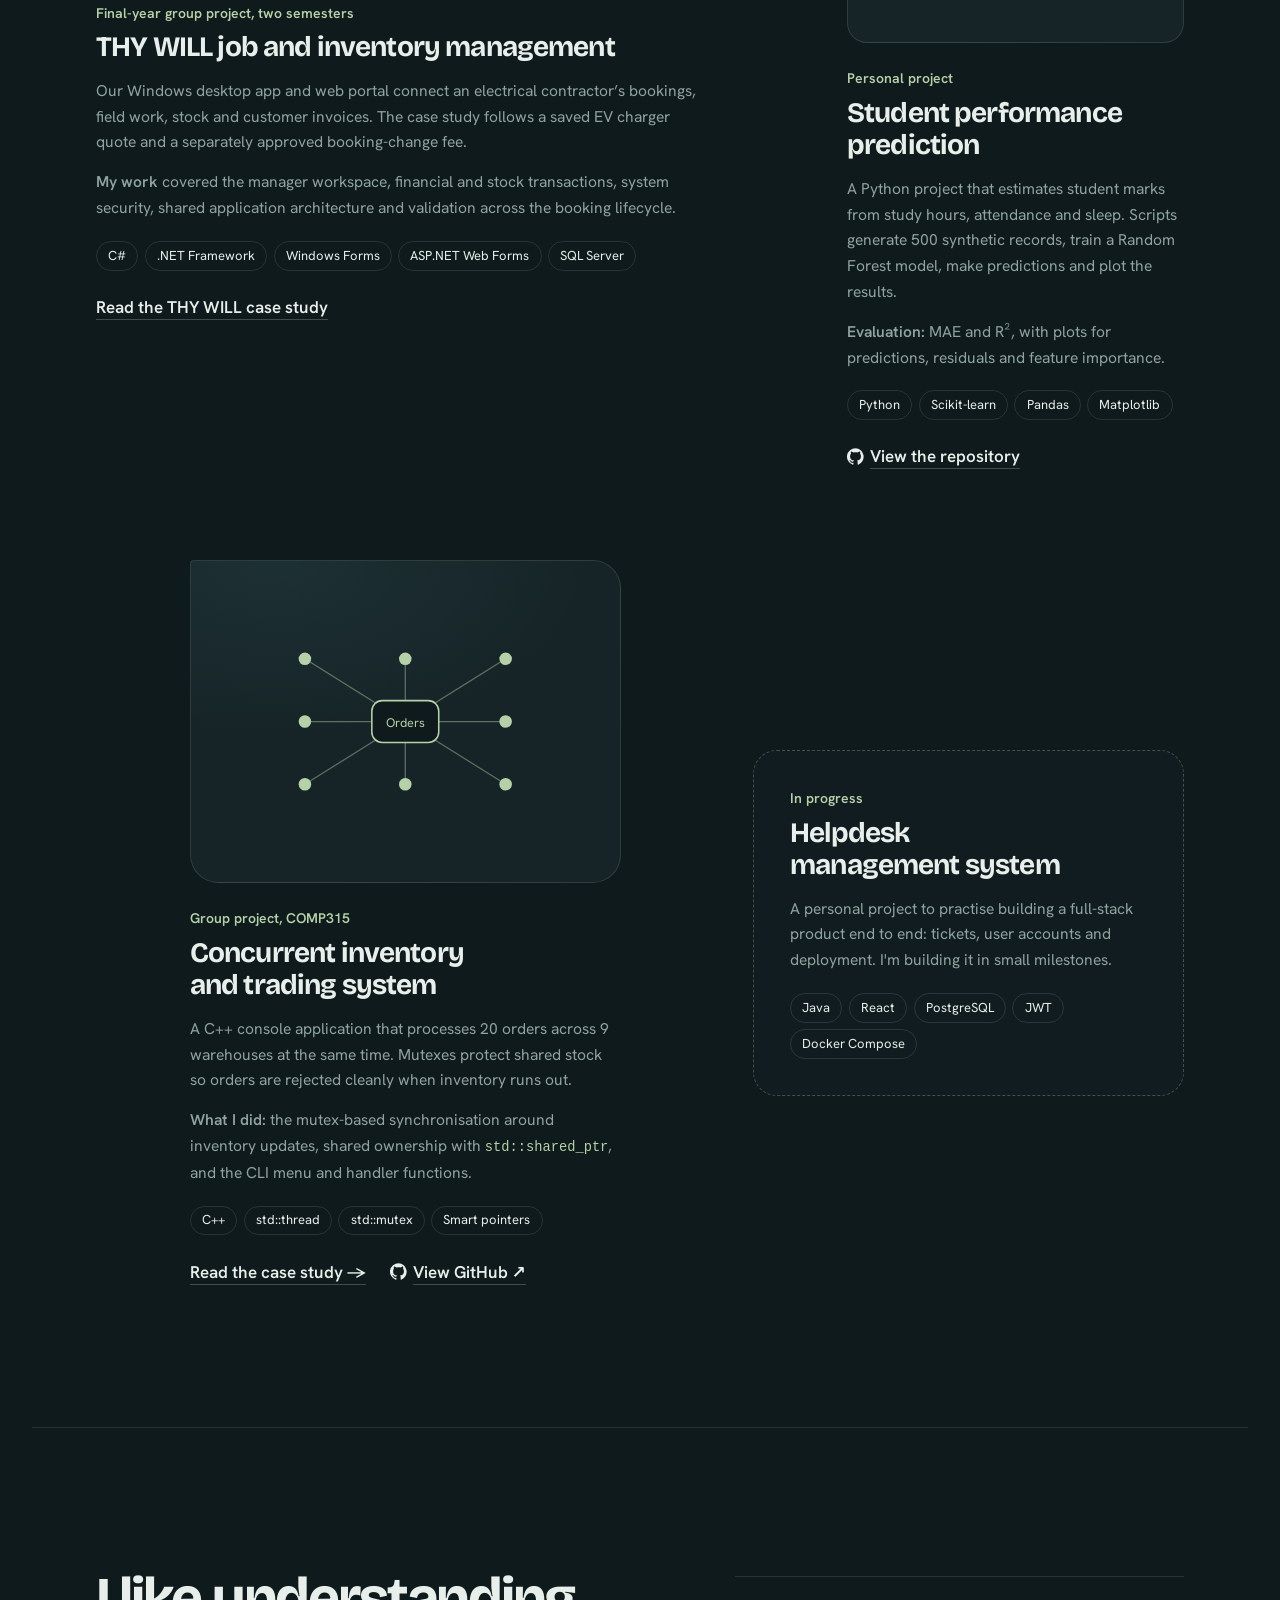
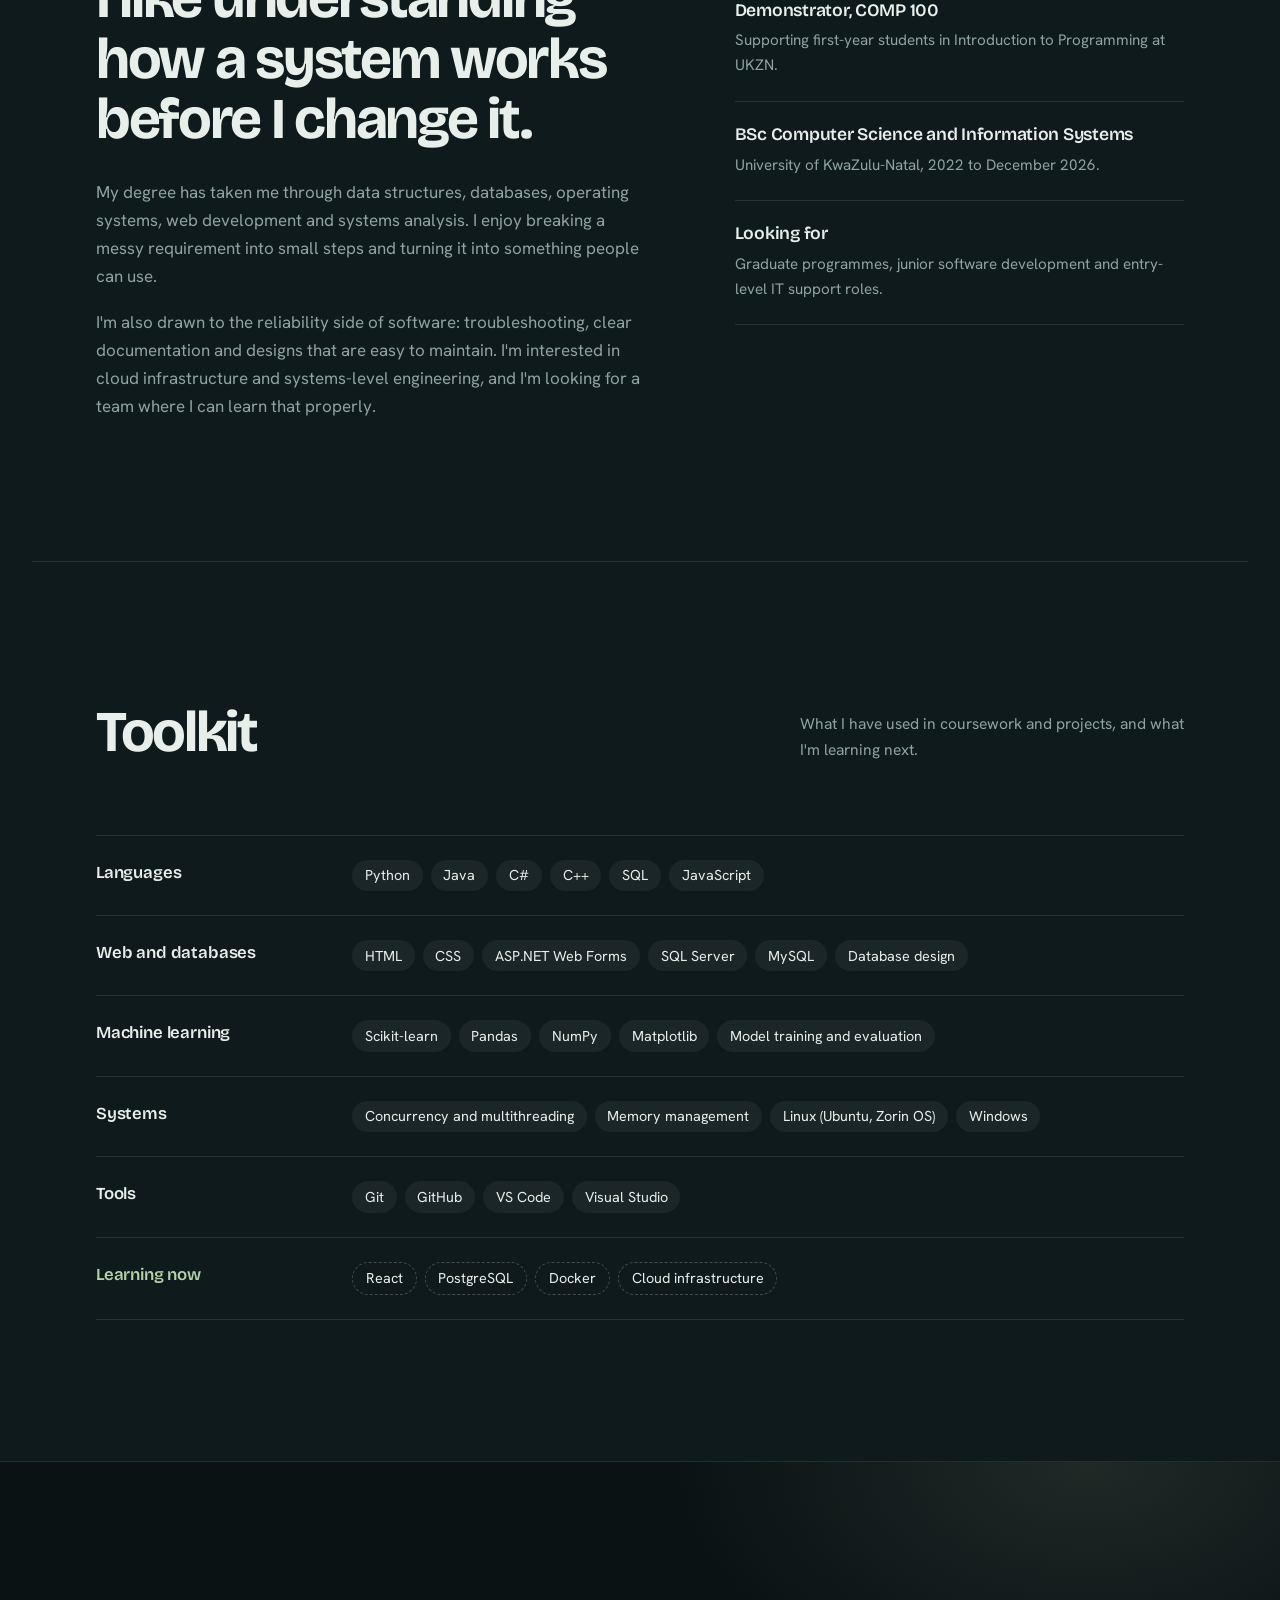
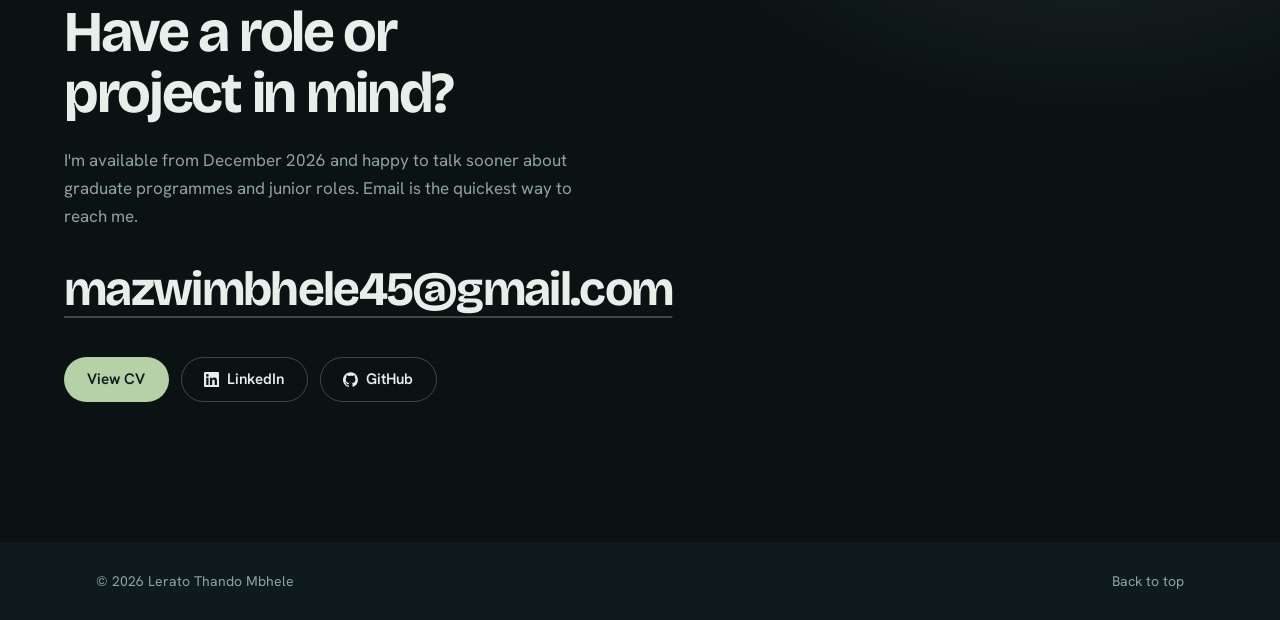
==== commit 4fbe275e: "Add case photo viewer functionality and styling - Implemented a modal viewer for case photos in case" ====
--- a/index.html
+++ b/index.html
@@ -70,7 +70,7 @@
 
     <!-- WORK -->
     <section class="section work" id="work" aria-labelledby="work-title">
-      <header class="section-head">
+      <header class="section-head" data-reveal>
         <h2 id="work-title">Projects</h2>
         <p>Three finished projects from my degree and personal work, and one I'm building now. Group projects say what I did myself.</p>
       </header>
@@ -81,22 +81,21 @@
           <div class="plate plate-thywill" data-reveal>
             <img
               src="assets/ThyWill.png"
-              width=fit
-              height=fit
-              alt="ThyWill Logo"
+              width="1024"
+              height="637"
+              alt="THY WILL Electrical and Construction"
               loading="lazy"
             >
           </div>
-          <div class="project-body">
+          <div class="project-body" data-reveal>
             <p class="project-kind">Final-year group project, two semesters</p>
-            <h3>Thywill Electrical Services: job and inventory management</h3>
-            <p>A system for an electrical and construction business to manage customers, jobs, technicians and stock. It started as a Windows Forms desktop app and was extended into an ASP.NET Web Forms version with a layered architecture.</p>
-            <p class="contribution"><strong>What I did:</strong> worked on the desktop app's service and data-access layers, CRUD and validation for customers, jobs, staff and inventory, job workflows (technician assignment, status, stock needs), and cost calculations and PDF invoices.</p>
-            <p class="note">The database ran on a university-controlled SQL Server, so anything that depends on it is limited by that environment.</p>
+            <h3>THY WILL job and inventory management</h3>
+            <p>Our Windows desktop app and web portal connect an electrical contractor’s bookings, field work, stock and customer invoices. The case study follows a saved EV charger quote and a separately approved booking-change fee.</p>
+            <p class="contribution"><strong>My work</strong> covered the manager workspace, financial and stock transactions, system security, shared application architecture and validation across the booking lifecycle.</p>
             <ul class="tags" aria-label="Technologies">
               <li>C#</li><li>.NET Framework</li><li>Windows Forms</li><li>ASP.NET Web Forms</li><li>SQL Server</li>
             </ul>
-            <a class="link" href="ThyWill.html">Read the case study → </a>
+            <a class="link" href="ThyWill.html">Read the THY WILL case study</a>
           </div>
         </article>
 
@@ -115,7 +114,7 @@
               </g>
             </svg>
           </div>
-          <div class="project-body">
+          <div class="project-body" data-reveal>
             <p class="project-kind">Personal project</p>
             <h3>Student performance prediction</h3>
             <p>A Python project that estimates student marks from study hours, attendance and sleep. Scripts generate 500 synthetic records, train a Random Forest model, make predictions and plot the results.</p>
@@ -123,7 +122,7 @@
             <ul class="tags" aria-label="Technologies">
               <li>Python</li><li>Scikit-learn</li><li>Pandas</li><li>Matplotlib</li>
             </ul>
-            <a class="link" href="https://github.com/Mbhele451/student-performance-prediction" target="_blank" rel="noreferrer">View the repository</a>
+            <a class="link" href="https://github.com/Mbhele451/student-performance-prediction" target="_blank" rel="noreferrer"><svg class="link-icon" aria-hidden="true" focusable="false" viewBox="0 0 24 24"><path d="M12 .297a12 12 0 0 0-3.794 23.386c.6.111.82-.261.82-.578v-2.234c-3.338.726-4.042-1.61-4.042-1.61-.546-1.387-1.333-1.756-1.333-1.756-1.09-.745.083-.73.083-.73 1.205.085 1.84 1.237 1.84 1.237 1.07 1.835 2.809 1.305 3.495.998.108-.776.418-1.305.762-1.604-2.665-.303-5.467-1.332-5.467-5.931 0-1.31.469-2.382 1.236-3.222-.124-.303-.536-1.524.117-3.176 0 0 1.008-.323 3.301 1.23a11.51 11.51 0 0 1 3.003-.404c1.02.005 2.047.138 3.003.404 2.291-1.553 3.297-1.23 3.297-1.23.655 1.652.243 2.873.119 3.176.77.84 1.235 1.912 1.235 3.222 0 4.61-2.807 5.625-5.479 5.922.43.372.814 1.103.814 2.222v3.286c0 .319.216.694.825.576A12.003 12.003 0 0 0 12 .297z"/></svg>View the repository</a>
           </div>
         </article>
 
@@ -142,7 +141,7 @@
               <text x="160" y="105" text-anchor="middle" fill="currentColor" font-family="Hanken Grotesk, sans-serif" font-size="12">Orders</text>
             </svg>
           </div>
-          <div class="project-body">
+          <div class="project-body" data-reveal>
             <p class="project-kind">Group project, COMP315</p>
             <h3>Concurrent inventory and trading system</h3>
             <p>A C++ console application that processes 20 orders across 9 warehouses at the same time. Mutexes protect shared stock so orders are rejected cleanly when inventory runs out.</p>
@@ -163,12 +162,12 @@
                 target="_blank"
                 rel="noopener noreferrer"
               >
-                View GitHub ↗
+                <svg class="link-icon" aria-hidden="true" focusable="false" viewBox="0 0 24 24"><path d="M12 .297a12 12 0 0 0-3.794 23.386c.6.111.82-.261.82-.578v-2.234c-3.338.726-4.042-1.61-4.042-1.61-.546-1.387-1.333-1.756-1.333-1.756-1.09-.745.083-.73.083-.73 1.205.085 1.84 1.237 1.84 1.237 1.07 1.835 2.809 1.305 3.495.998.108-.776.418-1.305.762-1.604-2.665-.303-5.467-1.332-5.467-5.931 0-1.31.469-2.382 1.236-3.222-.124-.303-.536-1.524.117-3.176 0 0 1.008-.323 3.301 1.23a11.51 11.51 0 0 1 3.003-.404c1.02.005 2.047.138 3.003.404 2.291-1.553 3.297-1.23 3.297-1.23.655 1.652.243 2.873.119 3.176.77.84 1.235 1.912 1.235 3.222 0 4.61-2.807 5.625-5.479 5.922.43.372.814 1.103.814 2.222v3.286c0 .319.216.694.825.576A12.003 12.003 0 0 0 12 .297z"/></svg>View GitHub ↗
               </a>
             </div>
         </article>
 
-        <article class="project p-next">
+        <article class="project p-next" data-reveal>
           <p class="project-kind">In progress</p>
           <h3>Helpdesk management system</h3>
           <p>A personal project to practise building a full-stack product end to end: tickets, user accounts and deployment. I'm building it in small milestones.</p>
@@ -182,13 +181,13 @@
 
     <!-- ABOUT -->
     <section class="section about" id="about" aria-labelledby="about-title">
-      <div class="about-copy">
+      <div class="about-copy" data-reveal>
         <h2 id="about-title">I like understanding how a system works before I change it.</h2>
         <p>My degree has taken me through data structures, databases, operating systems, web development and systems analysis. I enjoy breaking a messy requirement into small steps and turning it into something people can use.</p>
         <p>I'm also drawn to the reliability side of software: troubleshooting, clear documentation and designs that are easy to maintain. I'm interested in cloud infrastructure and systems-level engineering, and I'm looking for a team where I can learn that properly.</p>
       </div>
 
-      <aside class="about-facts" aria-label="Education and experience">
+      <aside class="about-facts" aria-label="Education and experience" data-reveal>
         <div class="fact">
           <h3>Demonstrator, COMP 100</h3>
           <p>Supporting first-year students in Introduction to Programming at UKZN.</p>
@@ -206,37 +205,37 @@
 
     <!-- SKILLS -->
     <section class="section skills" id="skills" aria-labelledby="skills-title">
-      <header class="section-head">
+      <header class="section-head" data-reveal>
         <h2 id="skills-title">Toolkit</h2>
         <p>What I have used in coursework and projects, and what I'm learning next.</p>
       </header>
 
       <dl class="skill-list">
-        <div class="skill-row"><dt>Languages</dt><dd><ul><li>Python</li><li>Java</li><li>C#</li><li>C++</li><li>SQL</li><li>JavaScript</li></ul></dd></div>
-        <div class="skill-row"><dt>Web and databases</dt><dd><ul><li>HTML</li><li>CSS</li><li>ASP.NET Web Forms</li><li>SQL Server</li><li>MySQL</li><li>Database design</li></ul></dd></div>
-        <div class="skill-row"><dt>Machine learning</dt><dd><ul><li>Scikit-learn</li><li>Pandas</li><li>NumPy</li><li>Matplotlib</li><li>Model training and evaluation</li></ul></dd></div>
-        <div class="skill-row"><dt>Systems</dt><dd><ul><li>Concurrency and multithreading</li><li>Memory management</li><li>Linux (Ubuntu, Zorin OS)</li><li>Windows</li></ul></dd></div>
-        <div class="skill-row"><dt>Tools</dt><dd><ul><li>Git</li><li>GitHub</li><li>VS Code</li><li>Visual Studio</li></ul></dd></div>
-        <div class="skill-row skill-row-learning"><dt>Learning now</dt><dd><ul><li>React</li><li>PostgreSQL</li><li>Docker</li><li>Cloud infrastructure</li></ul></dd></div>
+        <div class="skill-row" data-reveal><dt>Languages</dt><dd><ul><li>Python</li><li>Java</li><li>C#</li><li>C++</li><li>SQL</li><li>JavaScript</li></ul></dd></div>
+        <div class="skill-row" data-reveal><dt>Web and databases</dt><dd><ul><li>HTML</li><li>CSS</li><li>ASP.NET Web Forms</li><li>SQL Server</li><li>MySQL</li><li>Database design</li></ul></dd></div>
+        <div class="skill-row" data-reveal><dt>Machine learning</dt><dd><ul><li>Scikit-learn</li><li>Pandas</li><li>NumPy</li><li>Matplotlib</li><li>Model training and evaluation</li></ul></dd></div>
+        <div class="skill-row" data-reveal><dt>Systems</dt><dd><ul><li>Concurrency and multithreading</li><li>Memory management</li><li>Linux (Ubuntu, Zorin OS)</li><li>Windows</li></ul></dd></div>
+        <div class="skill-row" data-reveal><dt>Tools</dt><dd><ul><li>Git</li><li>GitHub</li><li>VS Code</li><li>Visual Studio</li></ul></dd></div>
+        <div class="skill-row skill-row-learning" data-reveal><dt>Learning now</dt><dd><ul><li>React</li><li>PostgreSQL</li><li>Docker</li><li>Cloud infrastructure</li></ul></dd></div>
       </dl>
     </section>
 
     <!-- CONTACT -->
     <section class="contact" id="contact" aria-labelledby="contact-title">
-      <div class="contact-inner">
+      <div class="contact-inner" data-reveal>
         <h2 id="contact-title">Have a role or project in mind?</h2>
         <p>I'm available from December 2026 and happy to talk sooner about graduate programmes and junior roles. Email is the quickest way to reach me.</p>
         <a class="contact-email" href="mailto:mazwimbhele45@gmail.com">mazwimbhele45@gmail.com</a>
         <div class="contact-actions">
           <button class="btn btn-primary" type="button" data-open-cv>View CV</button>
-          <a class="btn btn-ghost" href="https://www.linkedin.com/in/lerato-mbhele-144969238" target="_blank" rel="noreferrer">LinkedIn</a>
-          <a class="btn btn-ghost" href="https://github.com/Mbhele451" target="_blank" rel="noreferrer">GitHub</a>
+          <a class="btn btn-ghost" href="https://www.linkedin.com/in/lerato-mbhele-144969238" target="_blank" rel="noreferrer"><svg class="link-icon" aria-hidden="true" focusable="false" viewBox="0 0 24 24"><path d="M20.45 20.45H16.9v-5.57c0-1.33-.03-3.04-1.85-3.04-1.86 0-2.14 1.45-2.14 2.94v5.67H9.36V9h3.41v1.56h.05a3.74 3.74 0 0 1 3.36-1.85c3.6 0 4.27 2.37 4.27 5.46v6.28zM5.34 7.43a2.06 2.06 0 1 1 0-4.12 2.06 2.06 0 0 1 0 4.12zm1.78 13.02H3.56V9h3.56zM22.23 0H1.77C.79 0 0 .77 0 1.72v20.56C0 23.23.79 24 1.77 24h20.46c.98 0 1.77-.77 1.77-1.72V1.72C24 .77 23.21 0 22.23 0z"/></svg>LinkedIn</a>
+          <a class="btn btn-ghost" href="https://github.com/Mbhele451" target="_blank" rel="noreferrer"><svg class="link-icon" aria-hidden="true" focusable="false" viewBox="0 0 24 24"><path d="M12 .297a12 12 0 0 0-3.794 23.386c.6.111.82-.261.82-.578v-2.234c-3.338.726-4.042-1.61-4.042-1.61-.546-1.387-1.333-1.756-1.333-1.756-1.09-.745.083-.73.083-.73 1.205.085 1.84 1.237 1.84 1.237 1.07 1.835 2.809 1.305 3.495.998.108-.776.418-1.305.762-1.604-2.665-.303-5.467-1.332-5.467-5.931 0-1.31.469-2.382 1.236-3.222-.124-.303-.536-1.524.117-3.176 0 0 1.008-.323 3.301 1.23a11.51 11.51 0 0 1 3.003-.404c1.02.005 2.047.138 3.003.404 2.291-1.553 3.297-1.23 3.297-1.23.655 1.652.243 2.873.119 3.176.77.84 1.235 1.912 1.235 3.222 0 4.61-2.807 5.625-5.479 5.922.43.372.814 1.103.814 2.222v3.286c0 .319.216.694.825.576A12.003 12.003 0 0 0 12 .297z"/></svg>GitHub</a>
         </div>
       </div>
     </section>
   </main>
 
-  <footer class="site-footer">
+  <footer class="site-footer" data-reveal>
     <span>&copy; <span data-year>2026</span> Lerato Thando Mbhele</span>
     <a href="#main">Back to top</a>
   </footer>
@@ -246,17 +245,17 @@
     <div class="cv-bar">
       <h2 id="cv-title">Lerato Mbhele, CV</h2>
       <div class="cv-bar-actions">
-        <a class="btn btn-primary btn-small" href="assets/Lerato_Mbhele_CV.pdf" download>Download PDF</a>
+        <a class="btn btn-primary btn-small" href="assets/Lerato_Mbhele_CV.pdf" download><svg class="link-icon" aria-hidden="true" focusable="false" viewBox="0 0 24 24"><path d="M11 3h2v10.17l3.59-3.58L18 11l-6 6-6-6 1.41-1.41L11 13.17V3zM4 17h2v3h12v-3h2v5H4z"/></svg>Download PDF</a>
         <a class="btn btn-ghost btn-small" href="assets/Lerato_Mbhele_CV.pdf" target="_blank" rel="noreferrer">Open in new tab</a>
         <button class="cv-close" type="button" data-close-cv aria-label="Close CV preview">Close</button>
       </div>
     </div>
     <div class="cv-frame">
       <iframe title="CV preview" data-src="assets/Lerato_Mbhele_CV.pdf#view=FitH"></iframe>
-      <p class="cv-fallback">Your browser can't show the PDF here. <a href="assets/Lerato_Mbhele_CV.pdf" download>Download the CV</a> instead.</p>
+      <p class="cv-fallback">Your browser can't show the PDF here. <a href="assets/Lerato_Mbhele_CV.pdf" download><svg class="link-icon" aria-hidden="true" focusable="false" viewBox="0 0 24 24"><path d="M11 3h2v10.17l3.59-3.58L18 11l-6 6-6-6 1.41-1.41L11 13.17V3zM4 17h2v3h12v-3h2v5H4z"/></svg>Download the CV</a> instead.</p>
     </div>
   </dialog>
 
   <script src="script.js" defer></script>
 </body>
-</html>+</html>
--- a/styles.css
+++ b/styles.css
@@ -411,6 +411,7 @@
 
 .p-thywill { grid-column: 1 / 8; }
 .p-thywill .plate { aspect-ratio: 16 / 10; border-radius: 1.75rem 1.75rem 1.75rem 0.25rem; }
+.p-thywill .plate img { width: 100%; height: auto; }
 
 .p-ml { grid-column: 9 / 13; margin-top: clamp(0rem, 9vw, 8rem); }
 .p-ml .plate { aspect-ratio: 1 / 1; border-radius: 1.25rem; }
@@ -429,14 +430,25 @@
 .p-next p:not(.project-kind) { margin-top: 0.9rem; color: var(--reed); font-size: 0.975rem; }
 .p-next .tags { margin-bottom: 0; }
 
-/* Gentle reveal, applied to project visuals only */
-.js [data-reveal] {
-  opacity: 0;
-  transform: translateY(14px);
-  transition: opacity 0.9s var(--ease), transform 0.9s var(--ease), border-color 0.4s var(--ease);
-}
-.js [data-reveal].is-visible { opacity: 1; transform: none; }
-.js .project:hover [data-reveal].is-visible { transform: translateY(-4px); }
+/* Reveal on entry without reserving invisible space or overriding hover transforms. */
+@media screen and (prefers-reduced-motion: no-preference) {
+  .scroll-enter { animation: scroll-enter 560ms var(--ease); }
+  .scroll-enter:focus-within { animation: none; }
+  @keyframes scroll-enter {
+    from { opacity: .35; translate: 0 14px; }
+    to { opacity: 1; translate: 0 0; }
+  }
+}
+
+.link-icon {
+  display: inline-block;
+  width: 1em;
+  height: 1em;
+  flex: none;
+  vertical-align: -.13em;
+  fill: currentColor;
+}
+.link > .link-icon { margin-inline-end: .35em; }
 
 /* ---------- About ---------- */
 .about {
@@ -581,7 +593,7 @@
 
 /* ---------- Responsive ---------- */
 @media (max-width: 62rem) {
-  .hero { grid-template-columns: 1fr; min-height: auto; }
+  .hero { grid-template-columns: 1fr; min-height: auto; overflow-x: clip; }
   .portrait { justify-self: start; width: min(100%, 22rem); margin-left: 2.5rem; }
   .glass-edu { left: -2.5rem; }
 
@@ -631,7 +643,6 @@
 @media (prefers-reduced-motion: reduce) {
   html { scroll-behavior: auto; }
   *, *::before, *::after { animation: none !important; transition: none !important; }
-  .js [data-reveal] { opacity: 1; transform: none; }
 }
 
 .project-links {
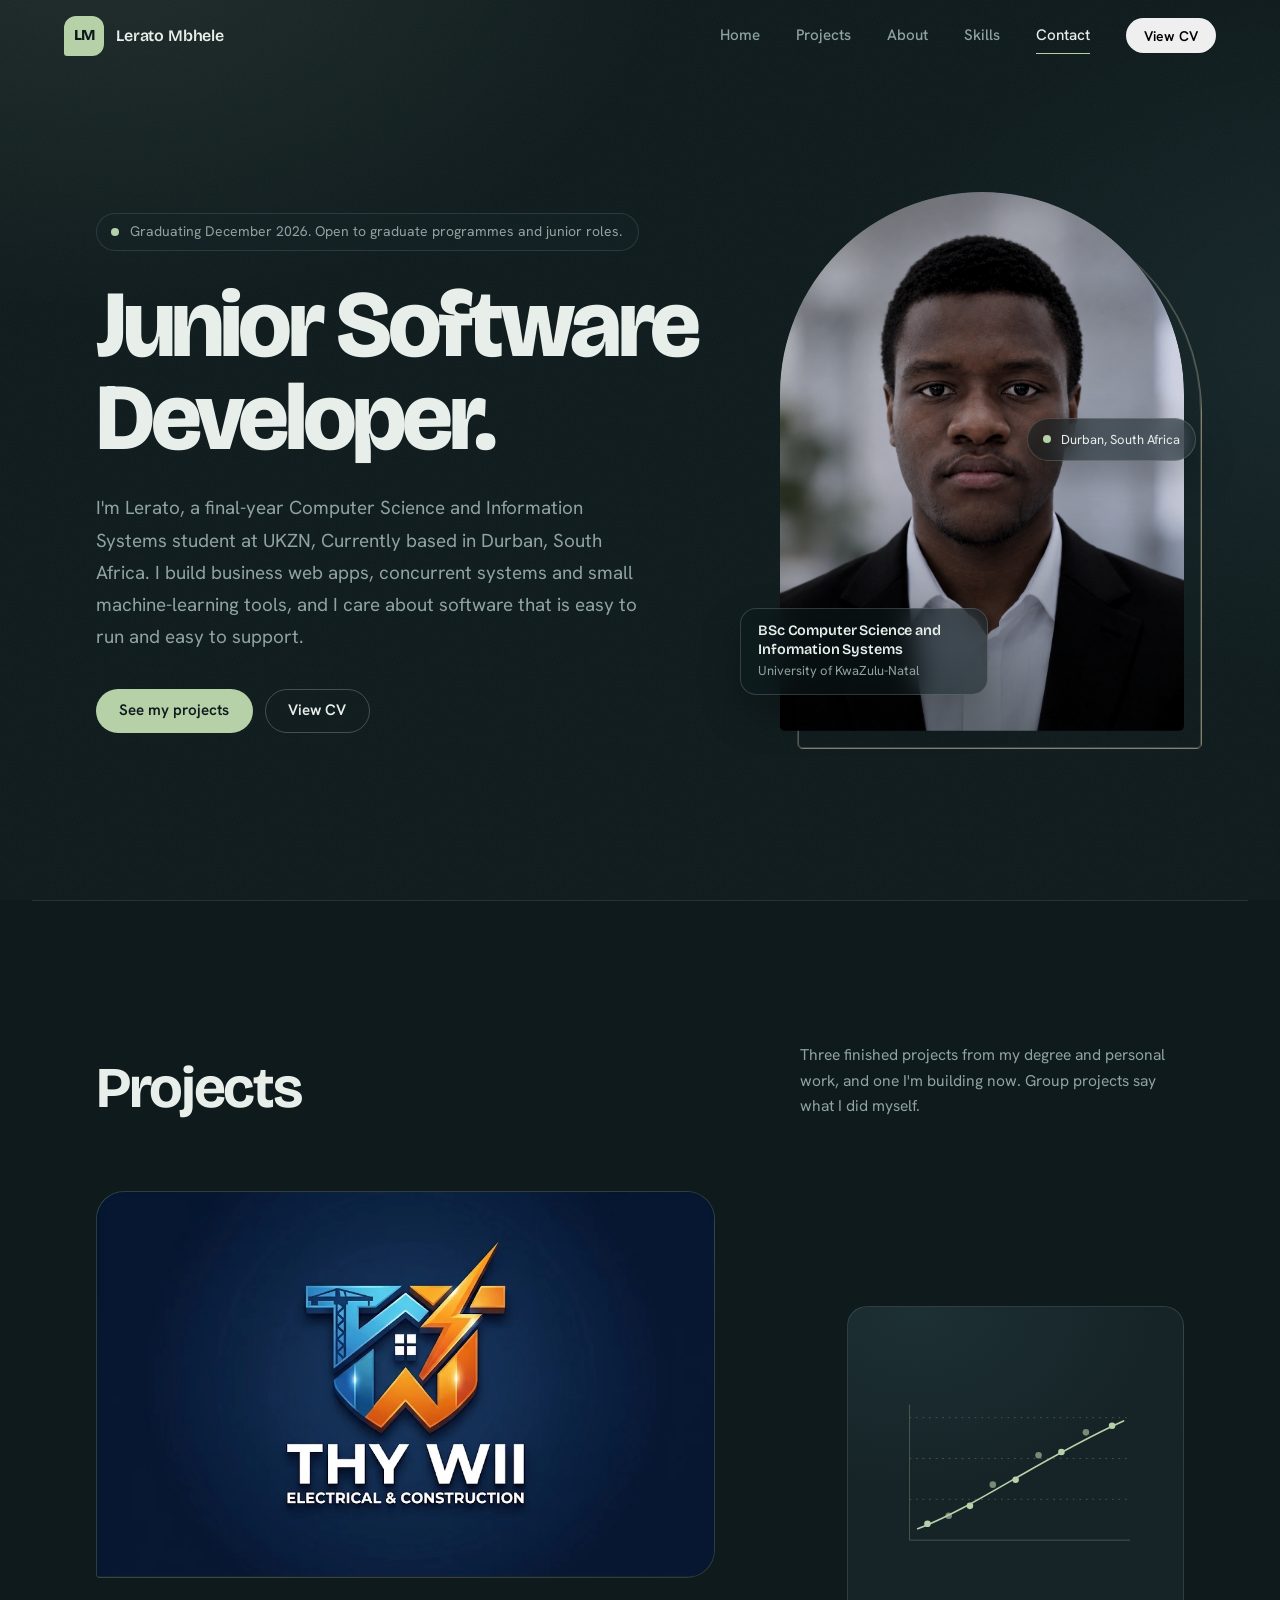
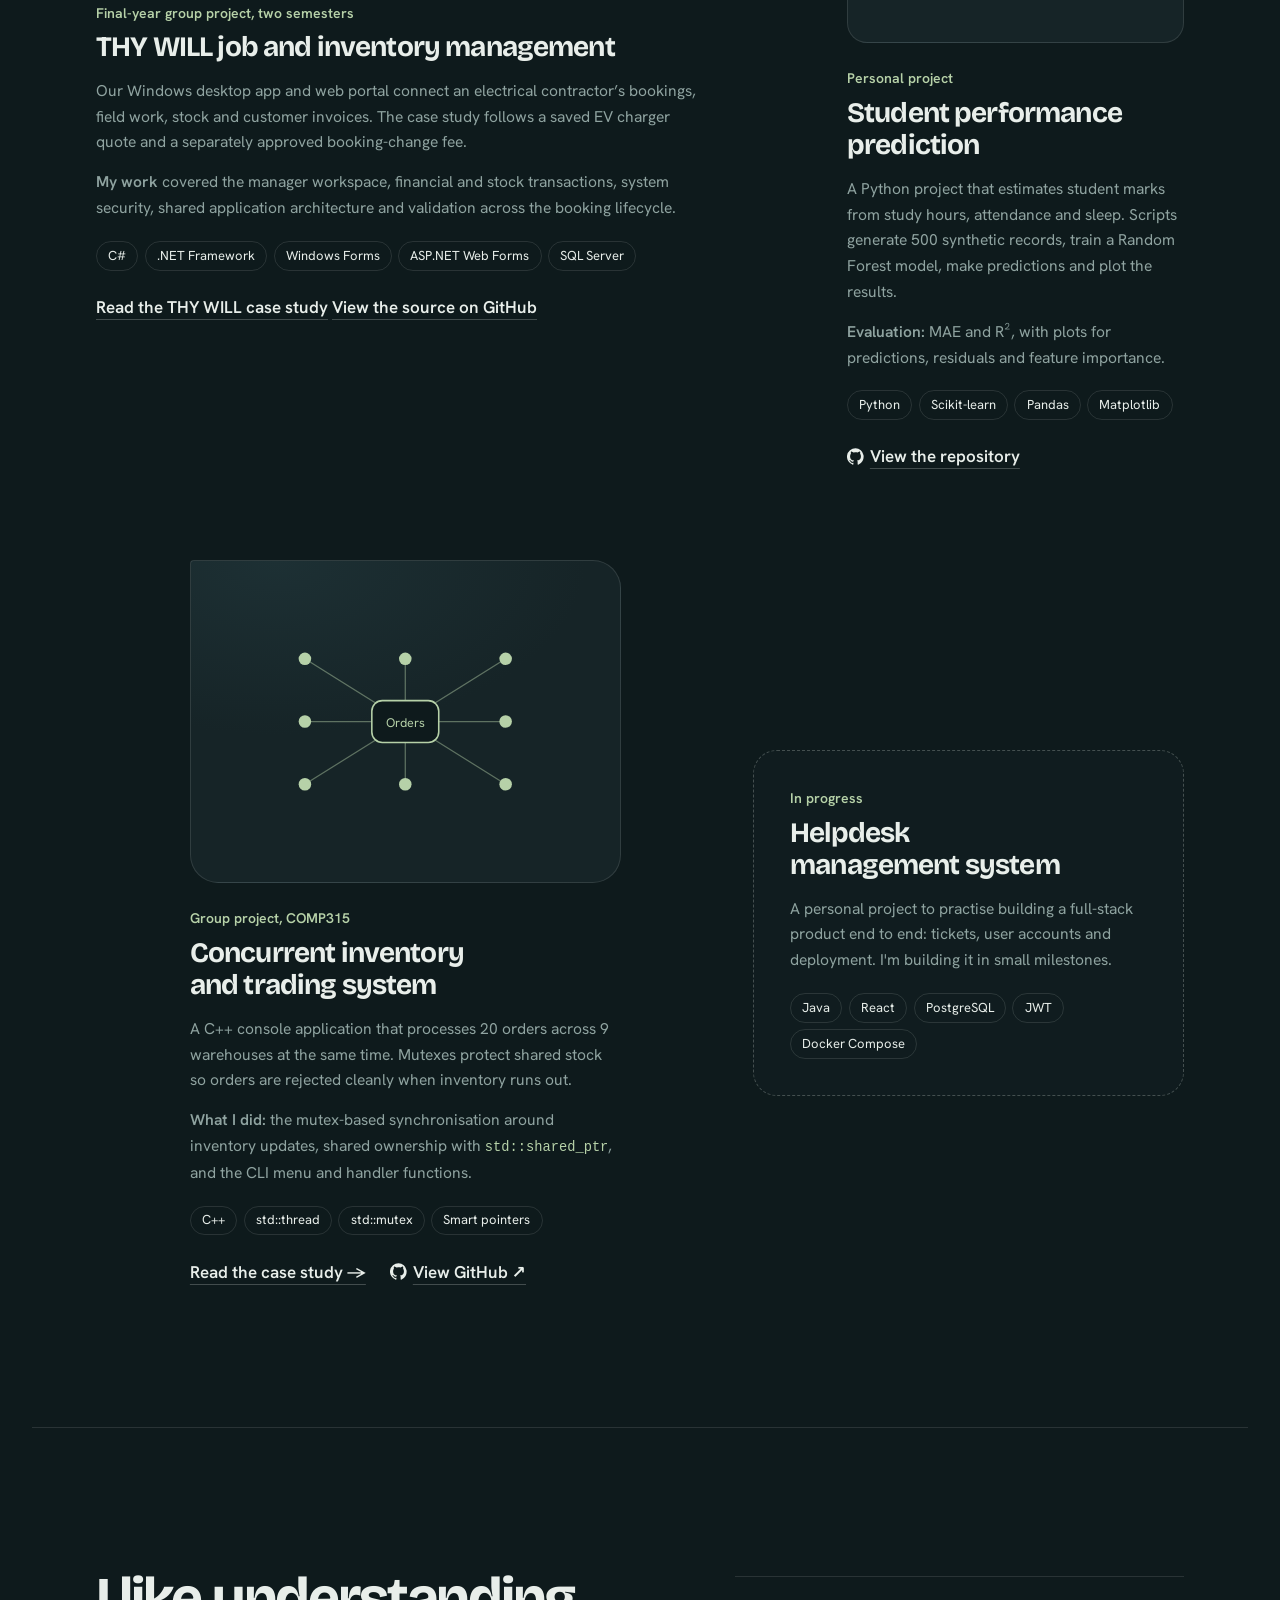
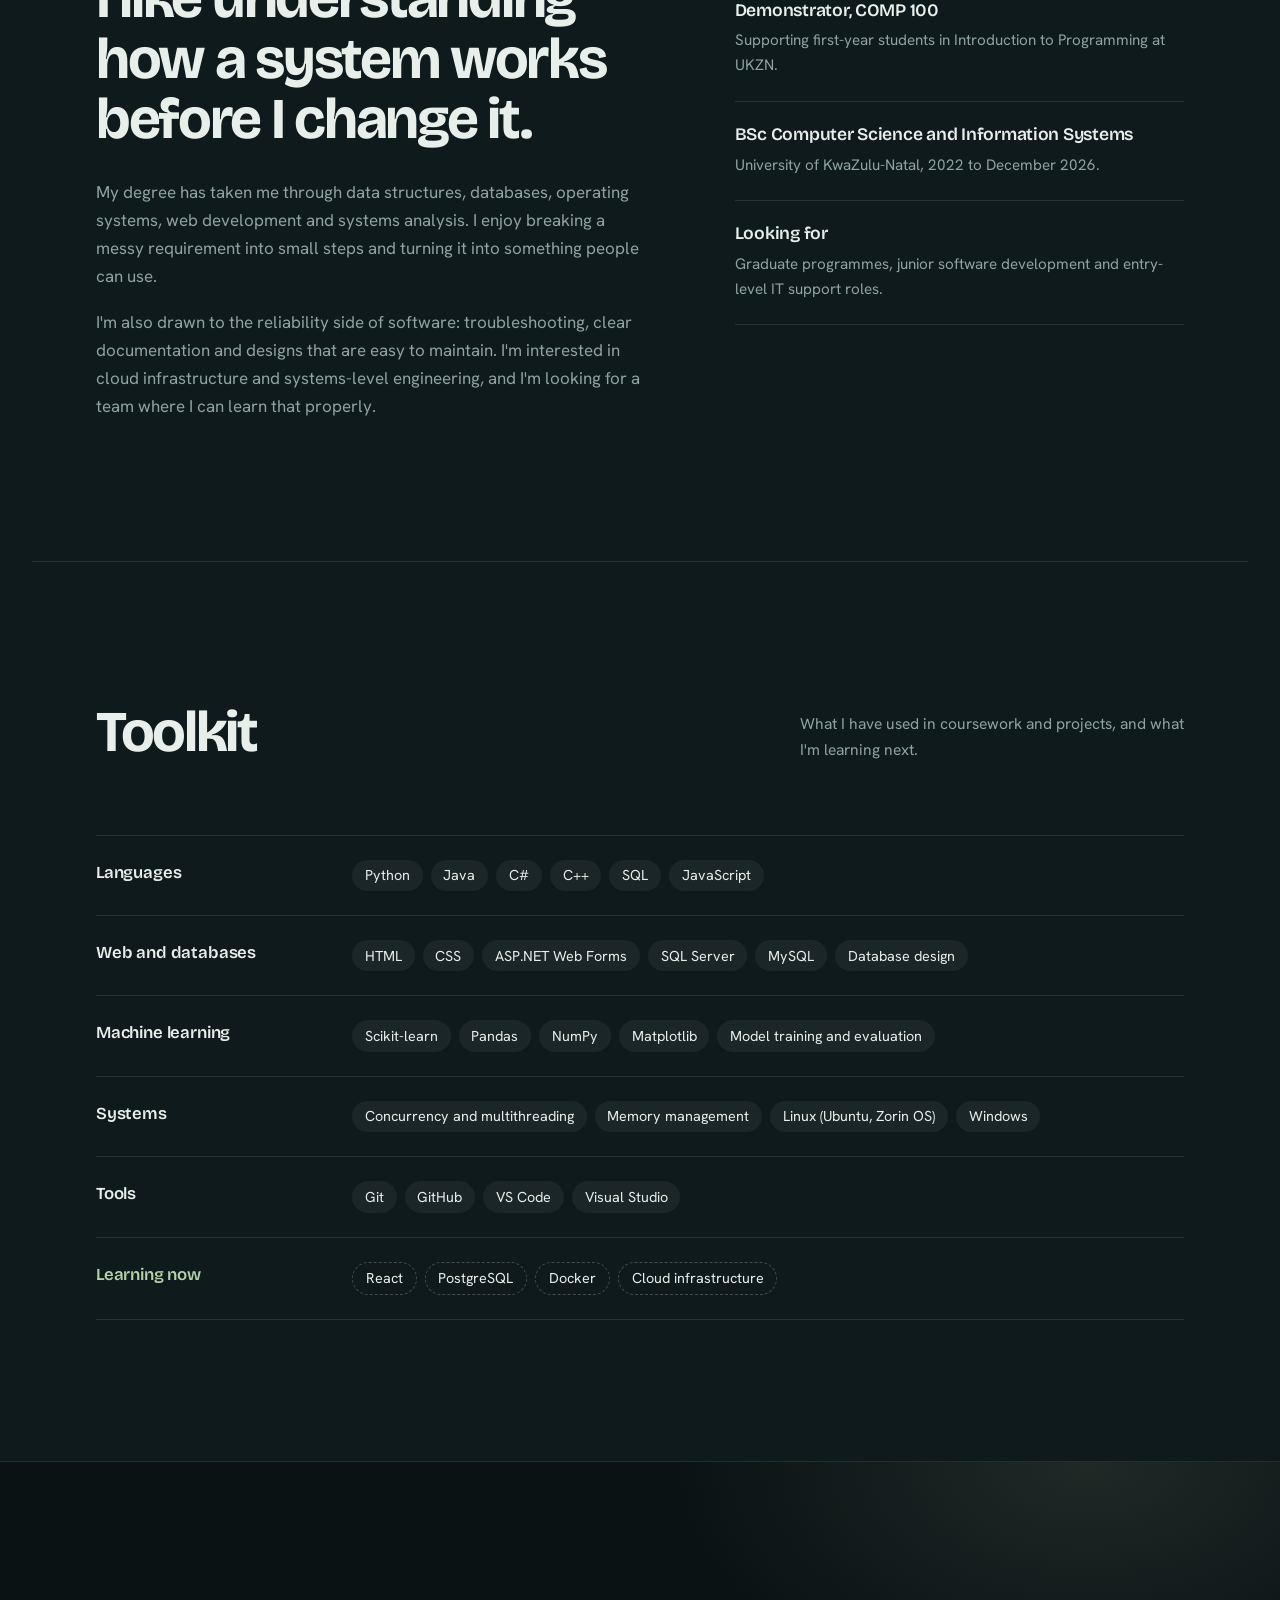
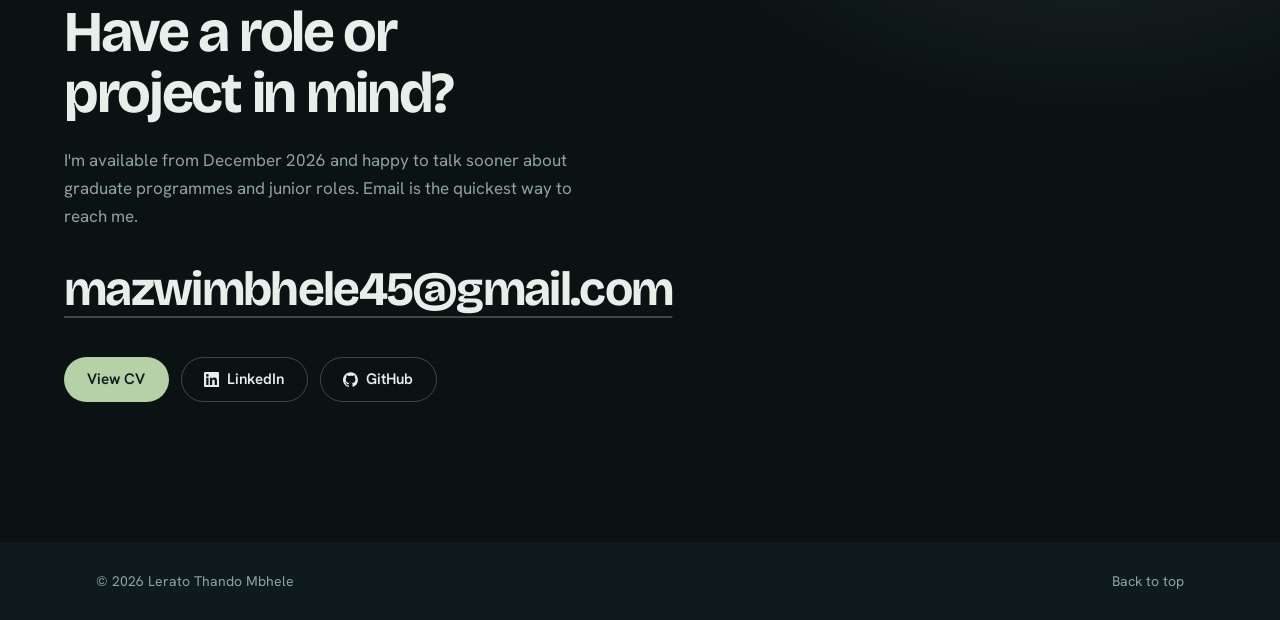
==== commit d09498bb: "Link the THY WILL portfolio entries to the public source" ====
--- a/index.html
+++ b/index.html
@@ -96,6 +96,7 @@
               <li>C#</li><li>.NET Framework</li><li>Windows Forms</li><li>ASP.NET Web Forms</li><li>SQL Server</li>
             </ul>
             <a class="link" href="ThyWill.html">Read the THY WILL case study</a>
+            <a class="link" href="https://github.com/Mbhele451/thy-will-job-management">View the source on GitHub</a>
           </div>
         </article>
 
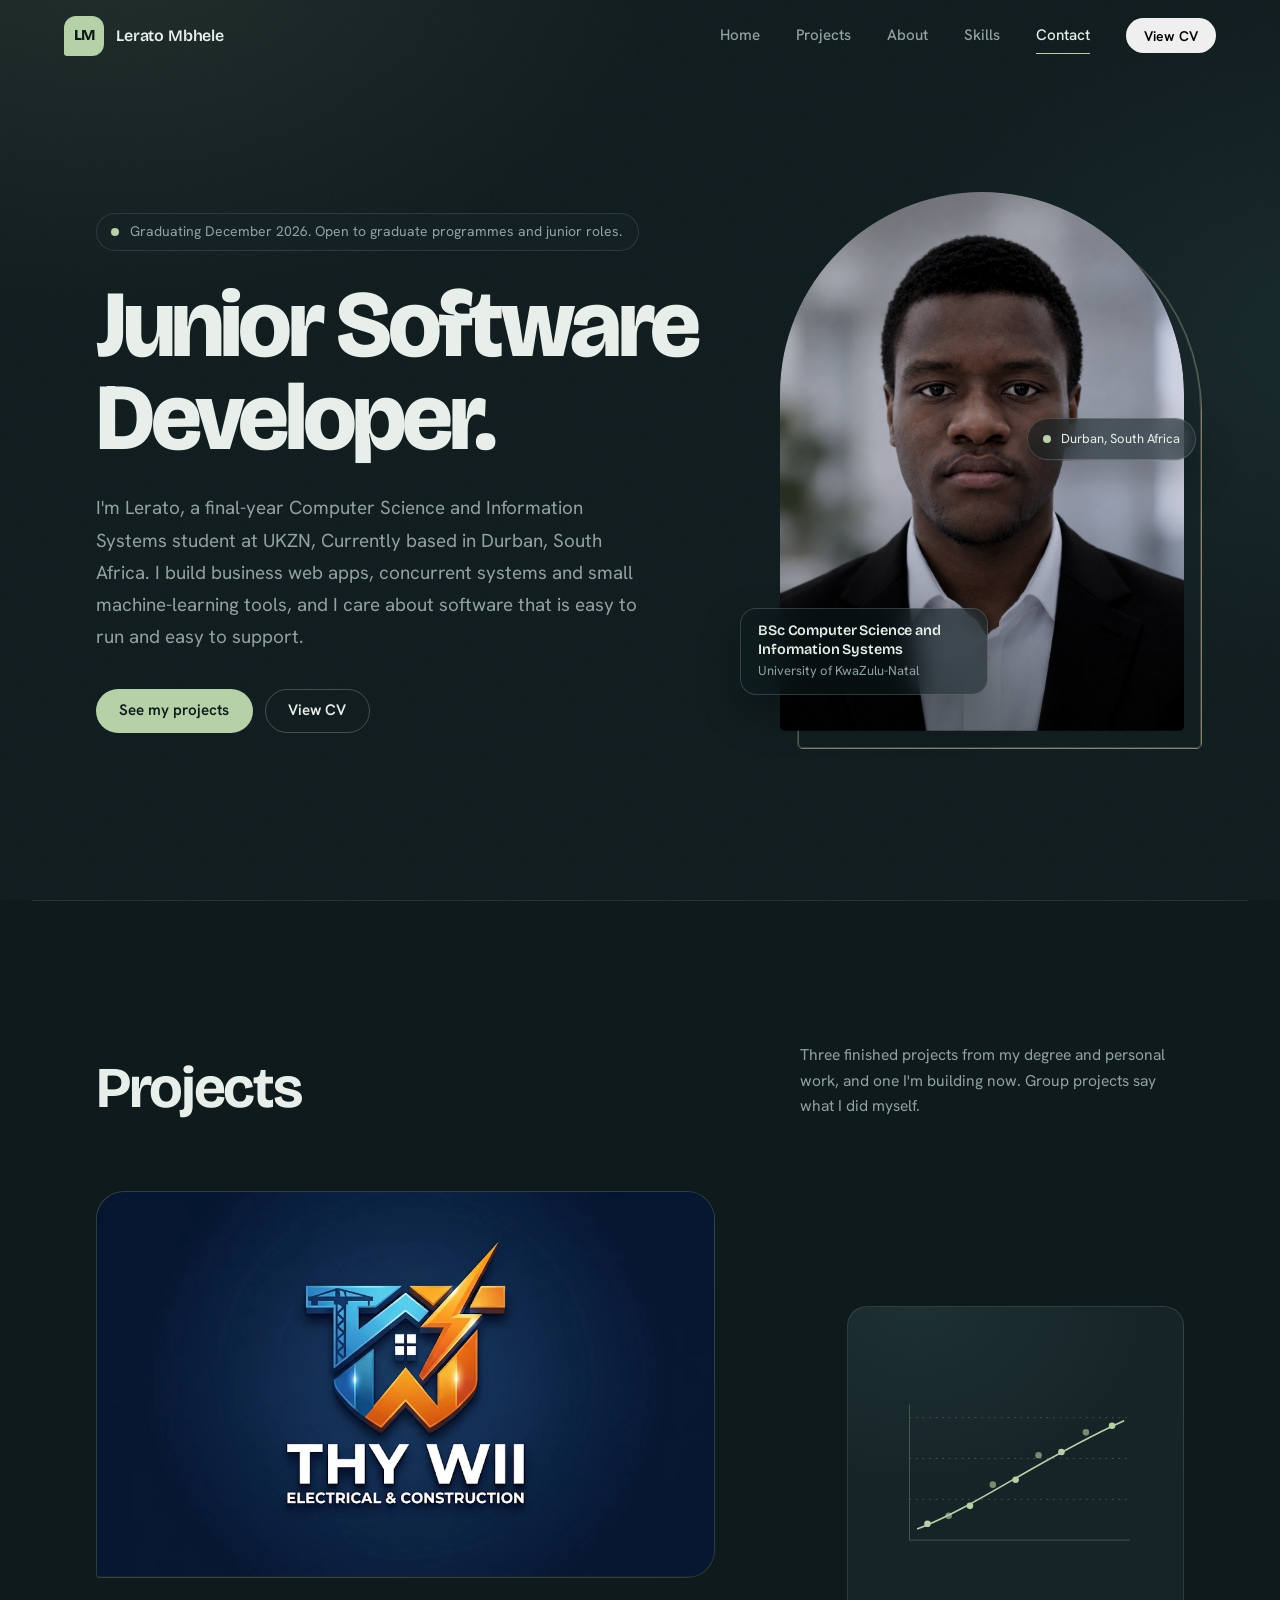
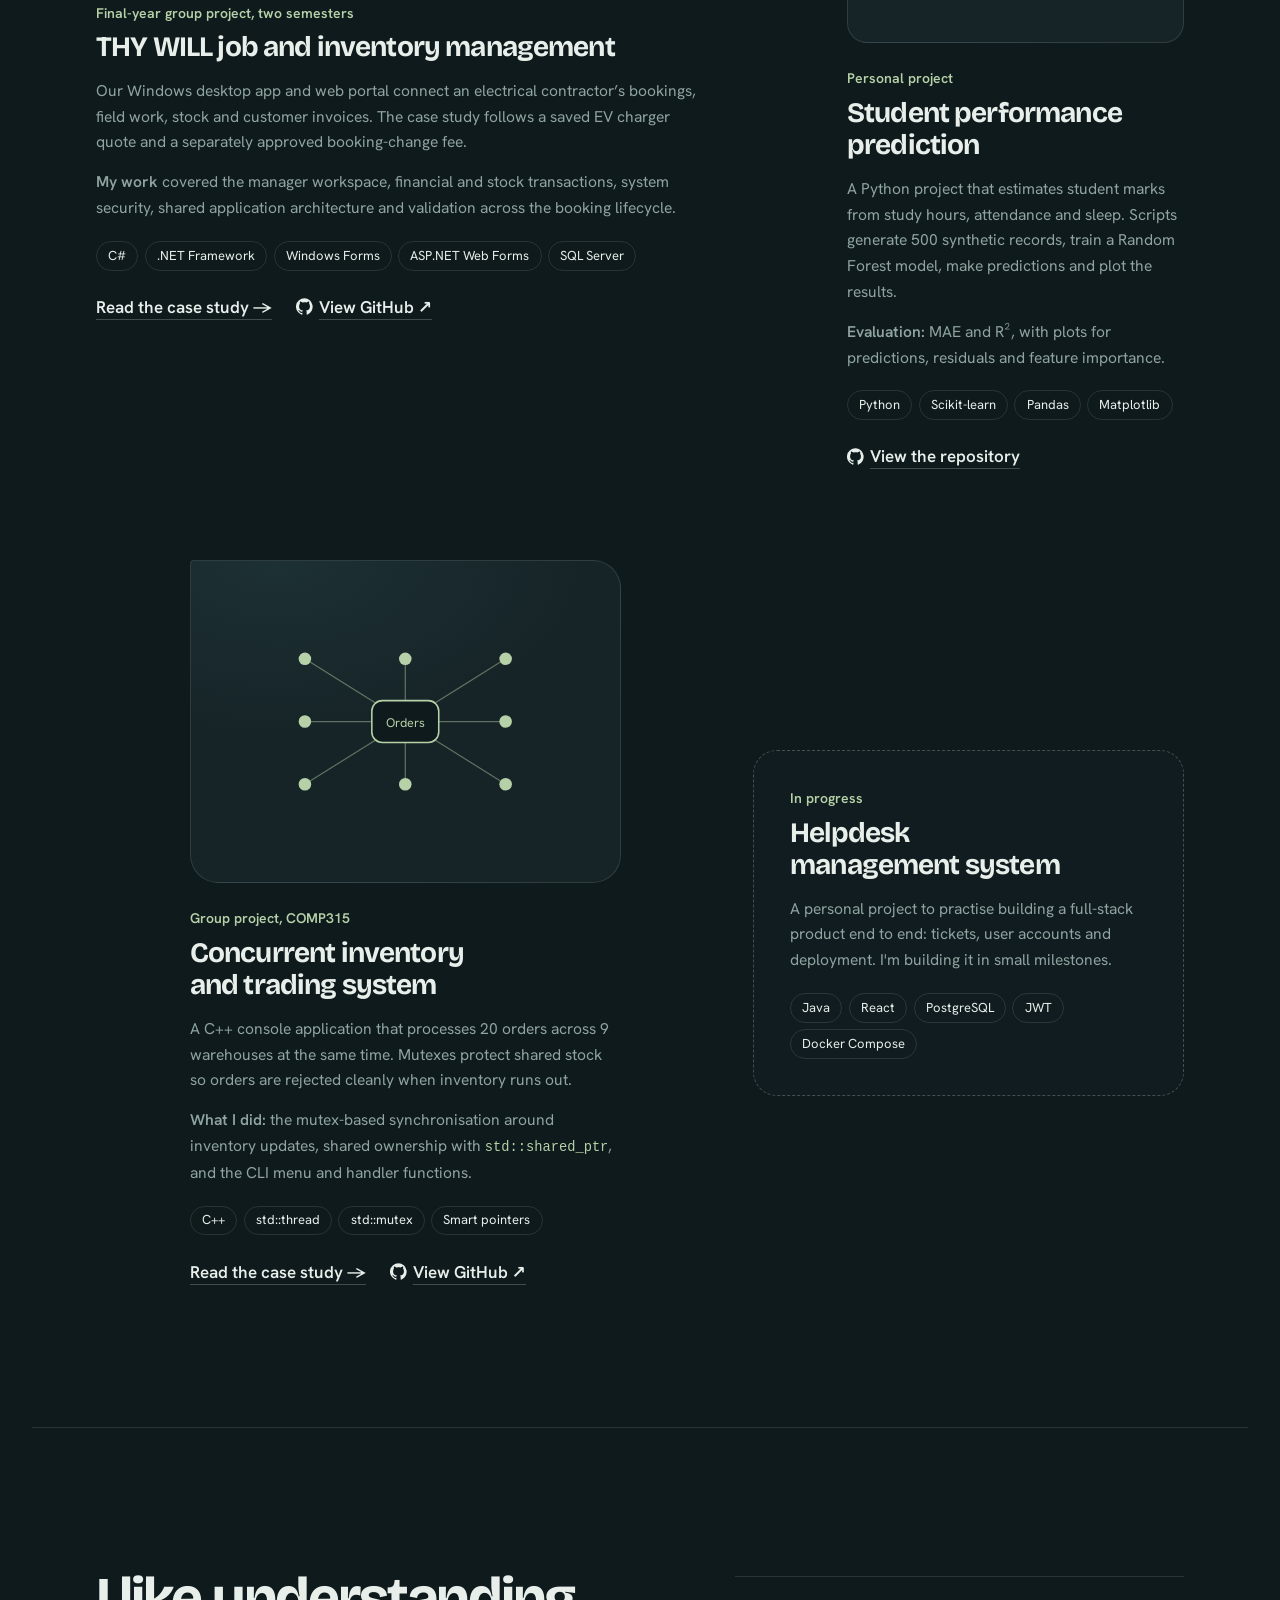
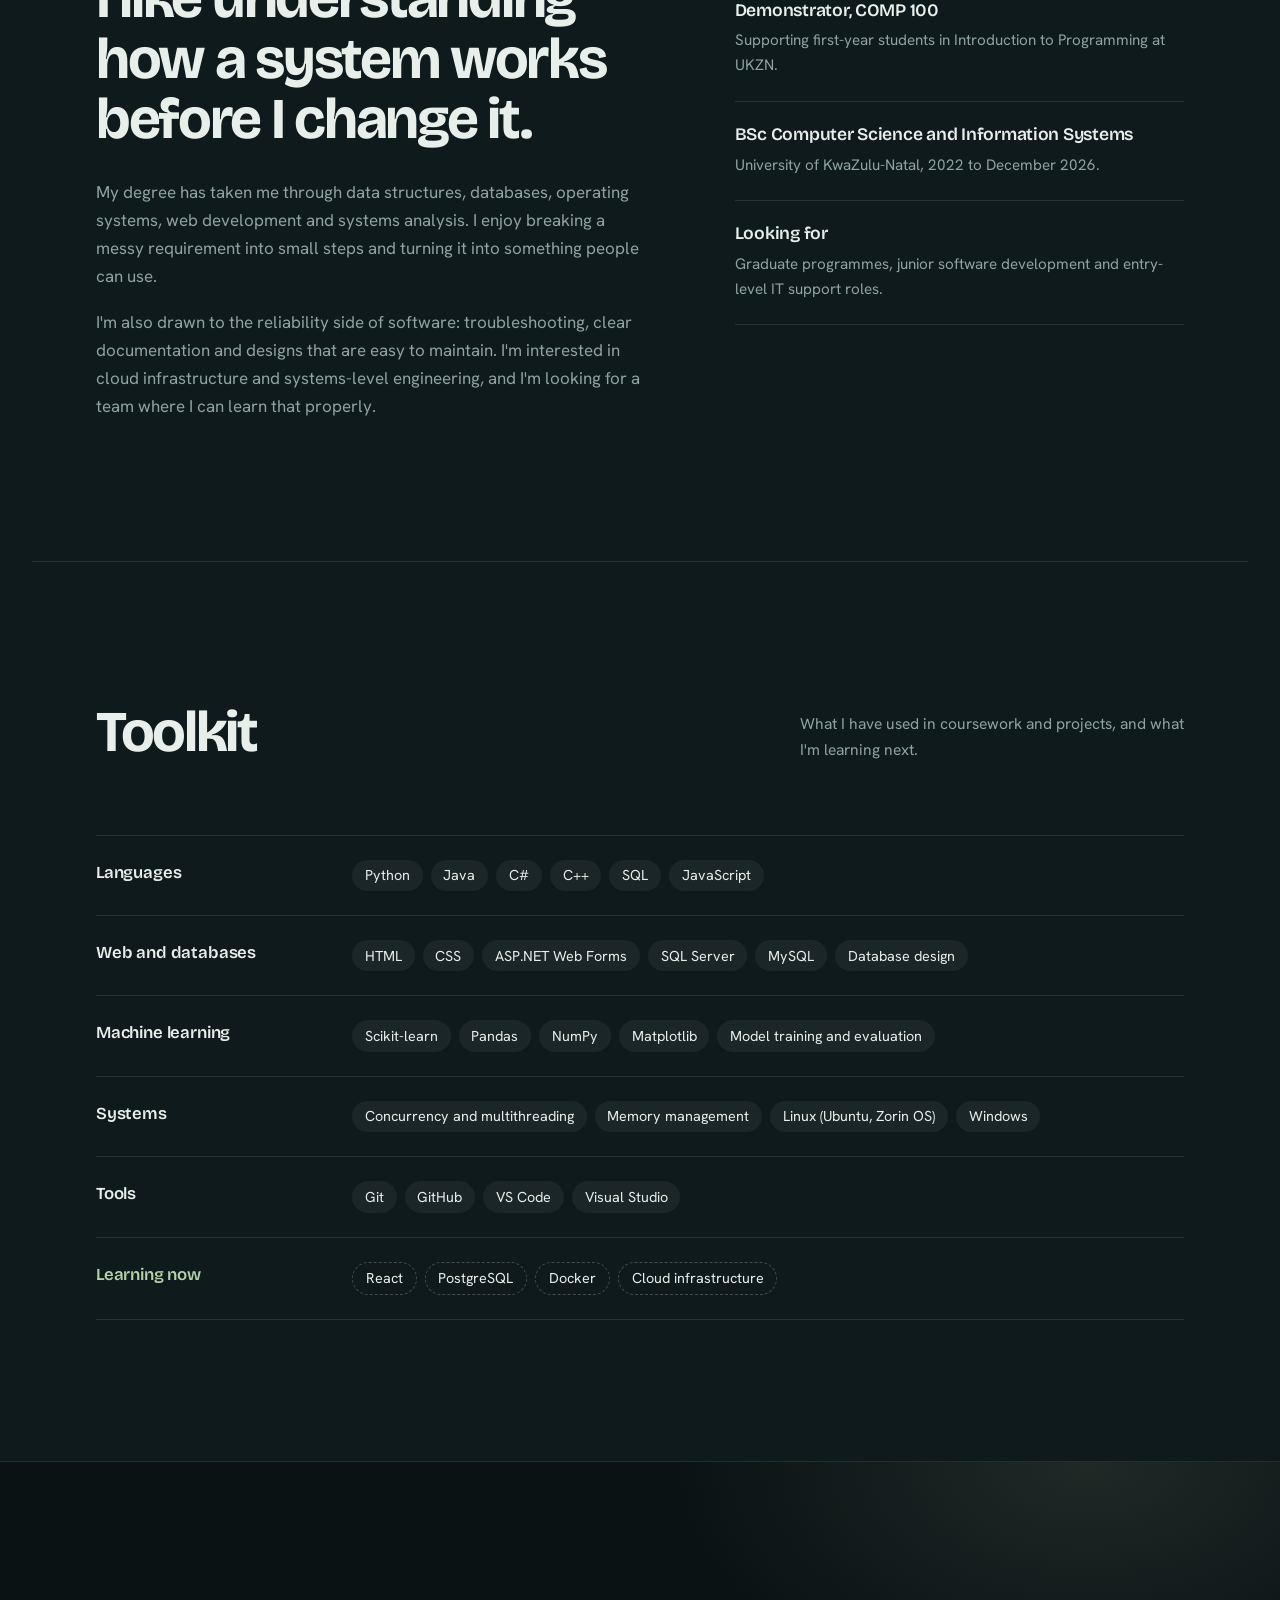
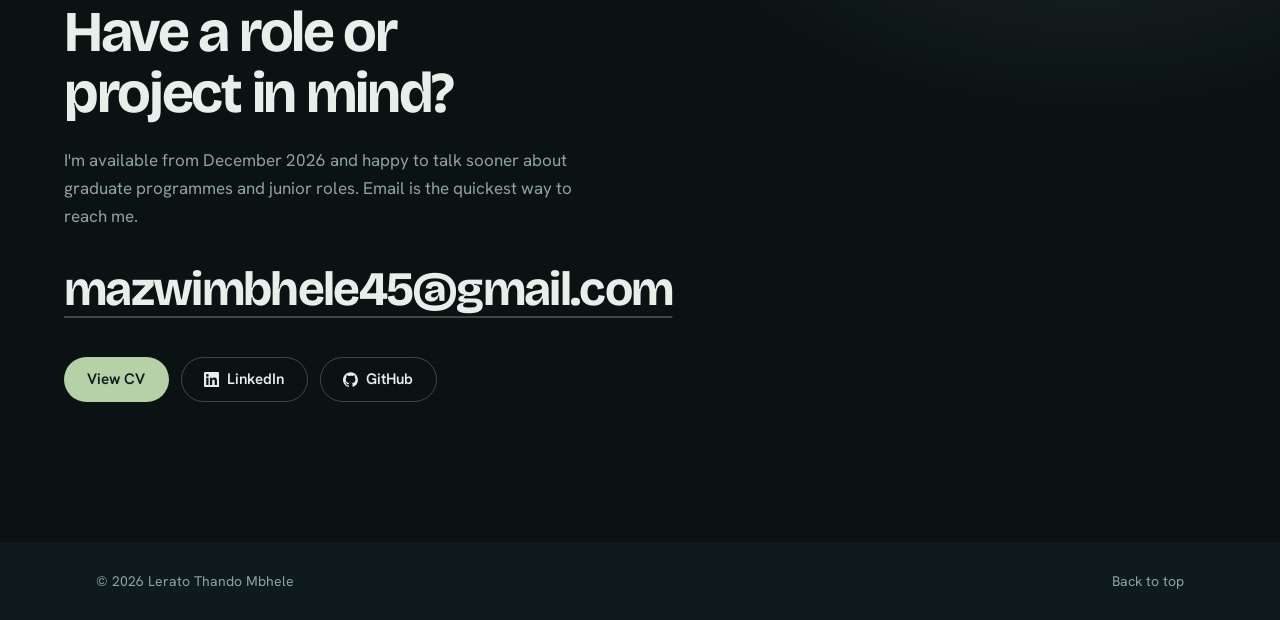
==== commit 8c5bde95: "Match THY WILL GitHub links and spacing to project cards" ====
--- a/index.html
+++ b/index.html
@@ -95,8 +95,10 @@
             <ul class="tags" aria-label="Technologies">
               <li>C#</li><li>.NET Framework</li><li>Windows Forms</li><li>ASP.NET Web Forms</li><li>SQL Server</li>
             </ul>
-            <a class="link" href="ThyWill.html">Read the THY WILL case study</a>
-            <a class="link" href="https://github.com/Mbhele451/thy-will-job-management">View the source on GitHub</a>
+            <div class="project-links">
+              <a class="link" href="ThyWill.html">Read the case study &#8594;</a>
+              <a class="link" href="https://github.com/Mbhele451/thy-will-job-management" target="_blank" rel="noopener noreferrer"><svg class="link-icon" aria-hidden="true" focusable="false" viewBox="0 0 24 24"><path d="M12 .297a12 12 0 0 0-3.794 23.386c.6.111.82-.261.82-.578v-2.234c-3.338.726-4.042-1.61-4.042-1.61-.546-1.387-1.333-1.756-1.333-1.756-1.09-.745.083-.73.083-.73 1.205.085 1.84 1.237 1.84 1.237 1.07 1.835 2.809 1.305 3.495.998.108-.776.418-1.305.762-1.604-2.665-.303-5.467-1.332-5.467-5.931 0-1.31.469-2.382 1.236-3.222-.124-.303-.536-1.524.117-3.176 0 0 1.008-.323 3.301 1.23a11.51 11.51 0 0 1 3.003-.404c1.02.005 2.047.138 3.003.404 2.291-1.553 3.297-1.23 3.297-1.23.655 1.652.243 2.873.119 3.176.77.84 1.235 1.912 1.235 3.222 0 4.61-2.807 5.625-5.479 5.922.43.372.814 1.103.814 2.222v3.286c0 .319.216.694.825.576A12.003 12.003 0 0 0 12 .297z"/></svg>View GitHub &#8599;</a>
+            </div>
           </div>
         </article>
 
